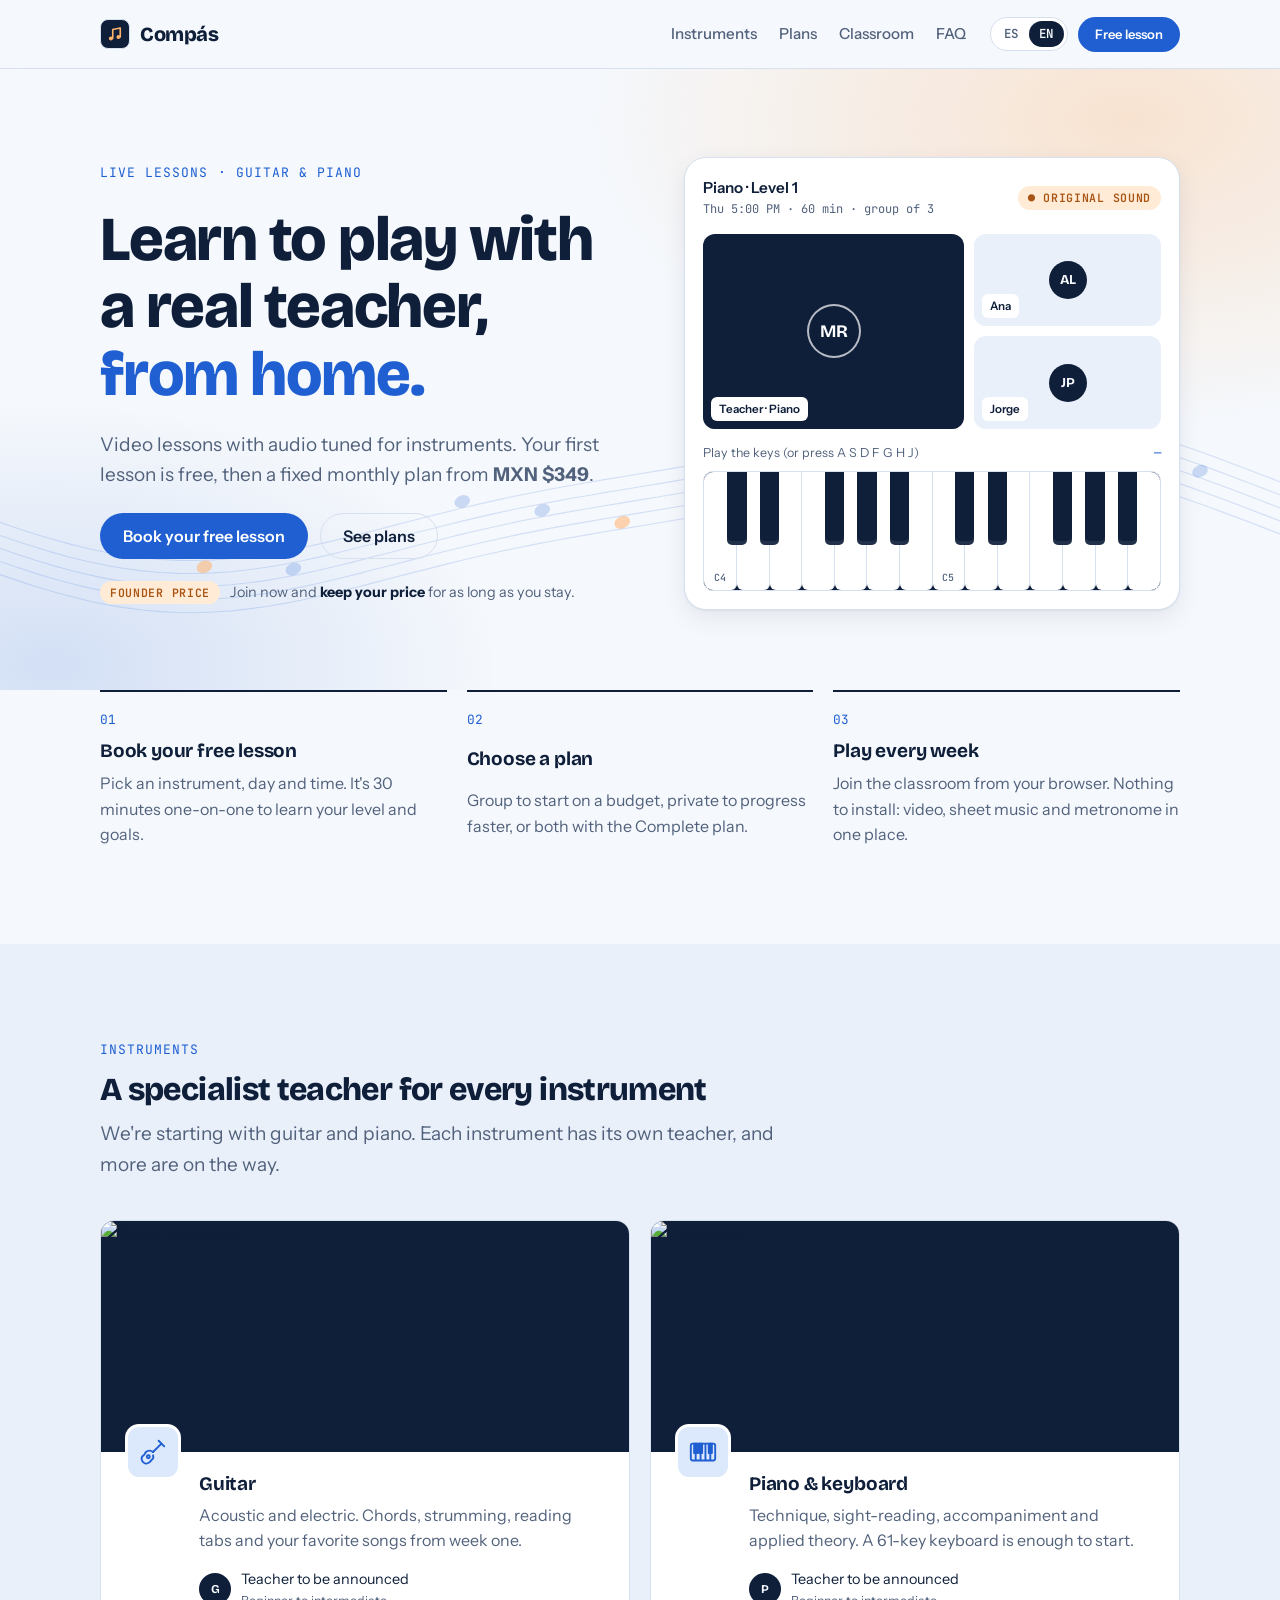
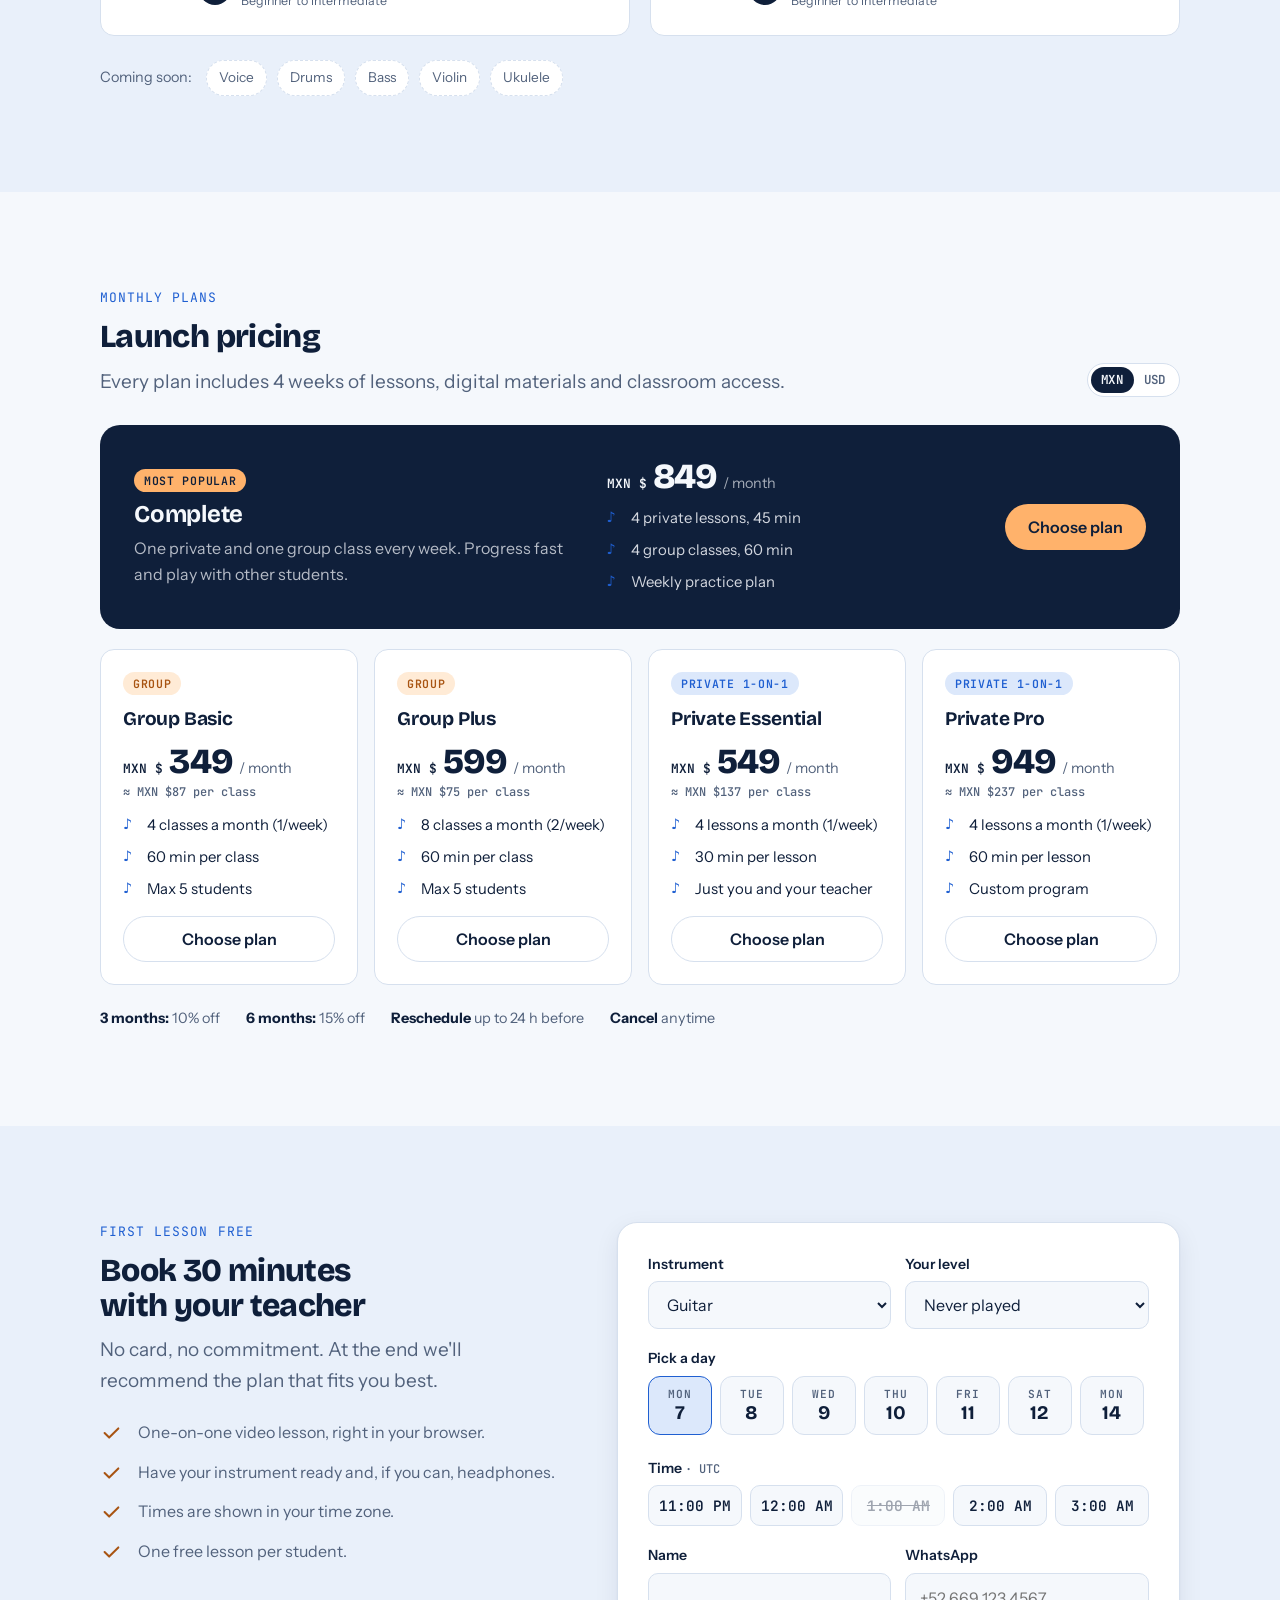
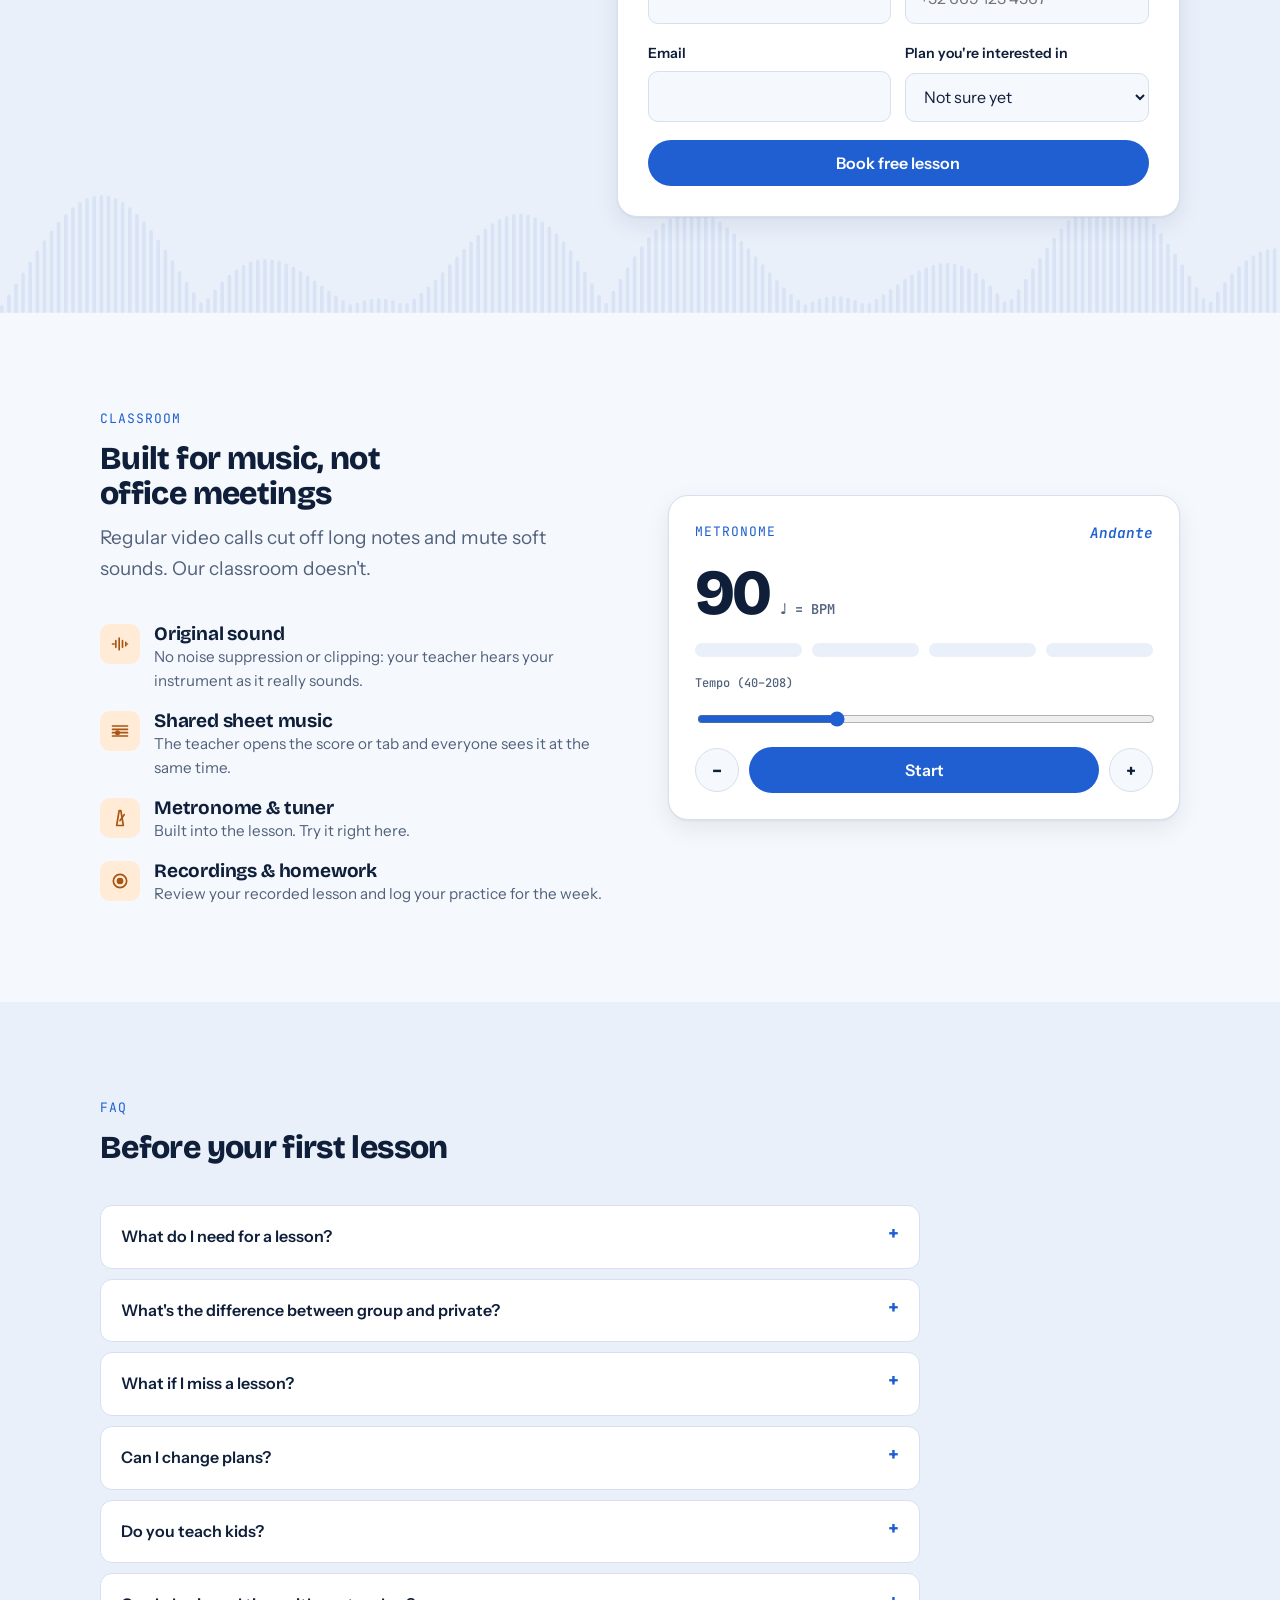
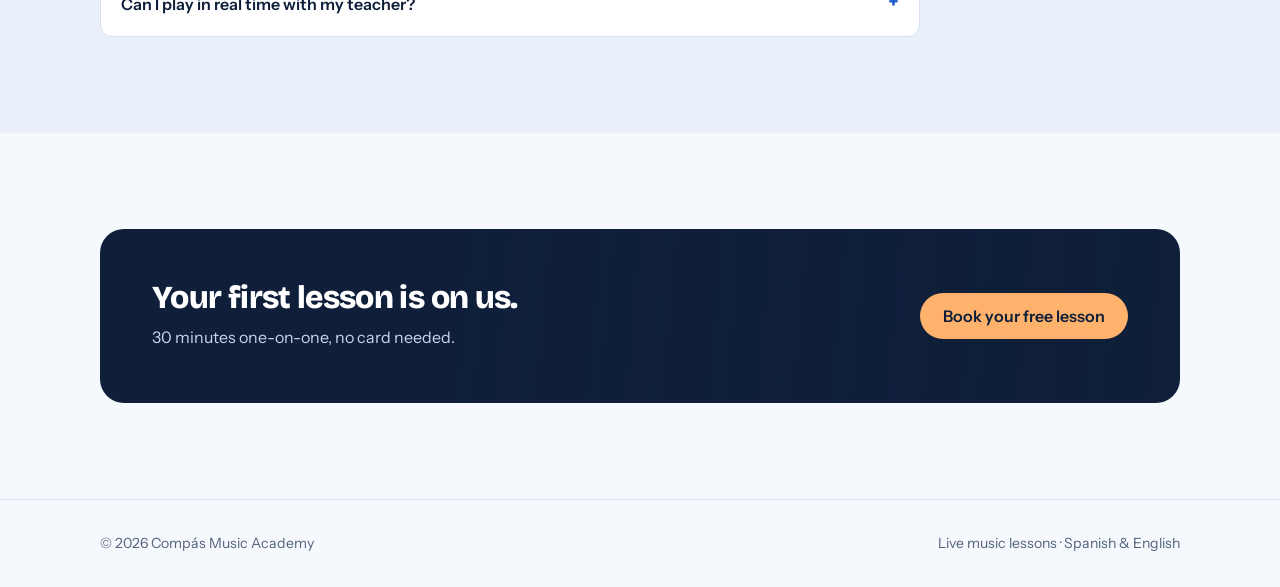
==== index.html @ 9265fa92 "Add files via upload" ====
<!doctype html>
<html lang="es">
<head>
<meta charset="utf-8">
<meta name="viewport" content="width=device-width, initial-scale=1, viewport-fit=cover">
<title>Compás Music Academy</title>
<meta name="description" content="Clases de guitarra y piano en vivo por videollamada. Tu primera clase es gratis. Live online guitar and piano lessons — first lesson free.">
<link rel="preconnect" href="https://fonts.googleapis.com">
<link rel="preconnect" href="https://fonts.gstatic.com" crossorigin>
<link rel="stylesheet" href="https://fonts.googleapis.com/css2?family=Bricolage+Grotesque:opsz,wght@12..96,500;12..96,700;12..96,800&family=Instrument+Sans:wght@400;500;600&family=JetBrains+Mono:wght@500&display=swap">
<style>
/* Layout: bright studio — navy ink on cool white, blue for action, light orange for highlights; hero = playable keyboard, plans = one featured band + 4-up grid */
:root {
  --bg: #F5F8FC;
  --surface: #FFFFFF;
  --surface-2: #E9F0FA;
  --ink: #0F1F3A;
  --ink-soft: #52627C;
  --line: #D6E0EE;
  --accent: #1F5FD1;
  --accent-ink: #FFFFFF;
  --accent-soft: #DCE8FB;
  --teal: #A85412;
  --teal-soft: #FFEBD6;
  --orange: #FFB26B;
  --orange-ink: #0F1F3A;
  --key-white: #FFFFFF;
  --key-black: #0F1F3A;
  --key-pressed: #FFB26B;
  --shadow: 0 1px 2px rgba(15,31,58,.06), 0 8px 24px rgba(15,31,58,.08);

  --f-display: "Bricolage Grotesque", "Avenir Next", "Segoe UI", system-ui, sans-serif;
  --f-body: "Instrument Sans", "Helvetica Neue", "Segoe UI", system-ui, sans-serif;
  --f-mono: "JetBrains Mono", ui-monospace, "SFMono-Regular", Menlo, monospace;

  --step--1: .8125rem;
  --step-0: 1rem;
  --step-1: 1.1875rem;
  --step-2: 1.5rem;
  --step-3: 2rem;
  --step-4: clamp(2.4rem, 5.2vw, 3.9rem);
  --radius: 14px;
}
@media (prefers-color-scheme: dark) {
  :root:not([data-theme="light"]) {
    --bg: #0B1424; --surface: #121E33; --surface-2: #19283F; --ink: #EAF1FB; --ink-soft: #9FB2CC;
    --line: #243653; --accent: #6EA8FF; --accent-ink: #0B1424; --accent-soft: #1A2E50;
    --teal: #FFB26B; --teal-soft: #3A2A1A; --orange: #FFB26B; --orange-ink: #0F1F3A; --key-white: #E6EEF9; --key-black: #050A14; --key-pressed: #FFB26B;
    --shadow: 0 1px 2px rgba(0,0,0,.3), 0 10px 30px rgba(0,0,0,.35);
    color-scheme: dark;
  }
}
:root[data-theme="dark"] {
  --bg: #0B1424; --surface: #121E33; --surface-2: #19283F; --ink: #EAF1FB; --ink-soft: #9FB2CC;
    --line: #243653; --accent: #6EA8FF; --accent-ink: #0B1424; --accent-soft: #1A2E50;
    --teal: #FFB26B; --teal-soft: #3A2A1A; --orange: #FFB26B; --orange-ink: #0F1F3A; --key-white: #E6EEF9; --key-black: #050A14; --key-pressed: #FFB26B;
    --shadow: 0 1px 2px rgba(0,0,0,.3), 0 10px 30px rgba(0,0,0,.35);
  color-scheme: dark;
}

* { box-sizing: border-box; }
html { scroll-behavior: smooth; }
@media (prefers-reduced-motion: reduce) { html { scroll-behavior: auto; } * { transition: none !important; animation: none !important; } }
body {
  margin: 0; background: var(--bg); color: var(--ink);
  font-family: var(--f-body); font-size: var(--step-0); line-height: 1.6;
  -webkit-font-smoothing: antialiased;
}
img { max-width: 100%; }
[hidden] { display: none !important; }
a { color: inherit; }
h1, h2, h3 { font-family: var(--f-display); line-height: 1.08; margin: 0; text-wrap: balance; letter-spacing: -0.02em; }
h2 { font-size: var(--step-3); font-weight: 800; }
h3 { font-size: var(--step-1); font-weight: 700; letter-spacing: -0.01em; }
p { margin: 0; }
:focus-visible { outline: 3px solid var(--accent); outline-offset: 2px; border-radius: 6px; }

.wrap { max-width: 1120px; margin: 0 auto; padding-inline: 20px; }
section { padding-block: clamp(56px, 8vw, 96px); }
.eyebrow { font-family: var(--f-mono); font-size: var(--step--1); letter-spacing: .08em; text-transform: uppercase; color: var(--accent); }
.lede { color: var(--ink-soft); font-size: var(--step-1); max-width: 60ch; }
.section-head { display: grid; gap: 12px; margin-bottom: 40px; max-width: 720px; }

/* Buttons */
.btn { display: inline-flex; align-items: center; justify-content: center; gap: 8px; font: 600 var(--step-0)/1 var(--f-body);
  padding: 14px 22px; border-radius: 999px; border: 1.5px solid transparent; cursor: pointer; text-decoration: none; transition: transform .15s ease, background .15s ease; }
.btn:hover { transform: translateY(-1px); }
.btn-primary { background: var(--accent); color: var(--accent-ink); }
.btn-ghost { background: transparent; color: var(--ink); border-color: var(--line); }
.btn-ghost:hover { border-color: var(--ink-soft); }
.btn-sm { padding: 10px 16px; font-size: var(--step--1); }

/* Header */
header.site { position: sticky; top: env(safe-area-inset-top, 0px); z-index: 20; background: color-mix(in srgb, var(--bg) 88%, transparent); backdrop-filter: blur(10px); border-bottom: 1px solid var(--line); }
.nav { display: flex; align-items: center; gap: 24px; height: 68px; }
.logo { display: flex; align-items: center; gap: 10px; font-family: var(--f-display); font-weight: 800; font-size: 1.25rem; text-decoration: none; letter-spacing: -0.02em; }
.logo-mark { width: 30px; height: 30px; border-radius: 8px; background: #0F1F3A; border: 1px solid var(--line); display: grid; place-items: center; }
.logo-mark svg { width: 18px; height: 18px; }
.nav-links { display: flex; gap: 22px; margin-left: auto; }
.nav-links a { text-decoration: none; color: var(--ink-soft); font-weight: 500; font-size: .95rem; }
.nav-links a:hover { color: var(--ink); }
.nav-actions { display: flex; align-items: center; gap: 10px; }
.seg { display: inline-flex; border: 1px solid var(--line); border-radius: 999px; padding: 3px; background: var(--surface); }
.seg button { font: 600 .78rem/1 var(--f-mono); letter-spacing: .04em; padding: 7px 10px; border: 0; border-radius: 999px; background: transparent; color: var(--ink-soft); cursor: pointer; }
.seg button[aria-pressed="true"] { background: var(--ink); color: var(--bg); }
@media (max-width: 820px) { .nav-links { display: none; } .nav-actions { margin-left: auto; } }
@media (max-width: 420px) { .nav-cta { display: none; } }

/* Hero */
.hero { position: relative; overflow: hidden; isolation: isolate;
  background:
    radial-gradient(60% 70% at 88% 8%, color-mix(in srgb, var(--orange) 30%, transparent), transparent 70%),
    radial-gradient(50% 60% at 4% 96%, color-mix(in srgb, var(--accent) 16%, transparent), transparent 70%); }
.hero-staff { position: absolute; inset: auto 0 0 0; width: 100%; height: 78%; z-index: -1; pointer-events: none; }
.hero-staff path { fill: none; stroke: var(--accent); stroke-width: 1.2; opacity: .16; }
.hero-staff .nh { fill: var(--accent); opacity: .2; }
.hero-staff .nh.o { fill: var(--orange); opacity: .55; }
.hero { padding-block: clamp(40px, 7vw, 88px) clamp(48px, 7vw, 80px); }
.hero-grid { display: grid; grid-template-columns: 1.05fr 1fr; gap: clamp(32px, 5vw, 64px); align-items: center; }
.hero-copy { display: grid; gap: 22px; min-width: 0; }
.hero h1 { font-size: var(--step-4); font-weight: 800; }
.hero h1 em { font-style: normal; color: var(--accent); }
.hero-ctas { display: flex; flex-wrap: wrap; gap: 12px; }
.launch { display: inline-flex; align-items: center; gap: 10px; font-size: .9rem; color: var(--ink-soft); }
.launch b { color: var(--ink); }
.pill { display: inline-flex; align-items: center; gap: 6px; font: 600 .72rem/1 var(--f-mono); letter-spacing: .06em; text-transform: uppercase; padding: 6px 10px; border-radius: 999px; background: var(--accent-soft); color: var(--accent); white-space: nowrap; }
.pill.teal { background: var(--teal-soft); color: var(--teal); }

.studio { background: var(--surface); border: 1px solid var(--line); border-radius: 22px; box-shadow: var(--shadow); padding: 18px; display: grid; gap: 14px; min-width: 0; }
.studio-top { display: flex; justify-content: space-between; align-items: center; gap: 10px; flex-wrap: wrap; }
.studio-title { font-weight: 600; font-size: .95rem; }
.studio-sub { font-family: var(--f-mono); font-size: .75rem; color: var(--ink-soft); }
.tiles { display: grid; grid-template-columns: 1.4fr 1fr; gap: 10px; }
.tile { aspect-ratio: 4/3; max-width: 100%; border-radius: 12px; background: var(--surface-2); position: relative; display: grid; place-items: center; overflow: hidden; }
.tile .avatar { width: 54px; height: 54px; border-radius: 50%; background: var(--ink); color: var(--bg); display: grid; place-items: center; font: 700 1.1rem var(--f-display); }
.tile .name { position: absolute; left: 8px; bottom: 8px; font-size: .72rem; font-weight: 600; background: var(--surface); padding: 3px 8px; border-radius: 6px; }
.tile .meter { position: absolute; right: 8px; bottom: 10px; display: flex; gap: 2px; align-items: flex-end; height: 16px; }
.tile .meter i { width: 3px; background: var(--teal); border-radius: 2px; animation: lvl 1.1s ease-in-out infinite; }
.tile .meter i:nth-child(2) { animation-delay: .2s; } .tile .meter i:nth-child(3) { animation-delay: .4s; } .tile .meter i:nth-child(4) { animation-delay: .1s; }
@keyframes lvl { 0%,100% { height: 30%; } 50% { height: 100%; } }
.tiles-side { display: grid; gap: 10px; }
.tiles-side .tile { aspect-ratio: auto; min-height: 0; }
.tile.cam { background: var(--ink) url("images/piano.webp") center/cover no-repeat; }
.tile.cam::after { content: ""; position: absolute; inset: 0; background: linear-gradient(180deg, transparent 40%, rgba(15,31,58,.55)); }
.tile.cam .avatar { position: relative; z-index: 1; background: rgba(15,31,58,.7); color: #fff; border: 2px solid rgba(255,255,255,.7); backdrop-filter: blur(4px); }
.tile.cam .name, .tile.cam .meter { z-index: 2; }
.tiles-side .tile .avatar { width: 38px; height: 38px; font-size: .85rem; }

.keyboard-wrap { display: grid; gap: 8px; }
.keyboard-label { display: flex; justify-content: space-between; font-size: .78rem; color: var(--ink-soft); gap: 8px; flex-wrap: wrap; }
.keyboard-label .now { font-family: var(--f-mono); color: var(--accent); min-width: 5ch; text-align: right; }
.keyboard { position: relative; height: 120px; display: flex; border-radius: 10px; overflow: hidden; border: 1px solid var(--line); background: var(--key-black); user-select: none; touch-action: manipulation; }
.wk { flex: 1; background: var(--key-white); border-right: 1px solid var(--line); border-radius: 0 0 6px 6px; cursor: pointer; position: relative; display: flex; align-items: flex-end; justify-content: center; padding-bottom: 6px; font: 500 .62rem var(--f-mono); color: var(--ink-soft); transition: background .08s; }
.wk:last-child { border-right: 0; }
.bk { position: absolute; top: 0; height: 62%; background: var(--key-black); border-radius: 0 0 5px 5px; cursor: pointer; z-index: 2; transition: background .08s; box-shadow: inset 0 -4px 0 rgba(255,255,255,.08); }
.wk.on, .bk.on { background: var(--key-pressed); }
.studio-foot { display: flex; gap: 8px; flex-wrap: wrap; }

@media (max-width: 880px) { .hero-grid { grid-template-columns: 1fr; } }

/* Steps */
.steps { display: grid; grid-template-columns: repeat(3, 1fr); gap: 20px; counter-reset: step; }
.step { display: grid; gap: 10px; padding-top: 18px; border-top: 2px solid var(--ink); min-width: 0; }
.step .n { font-family: var(--f-mono); font-size: .8rem; color: var(--accent); }
.step p { color: var(--ink-soft); }
@media (max-width: 760px) { .steps { grid-template-columns: 1fr; } }

/* Instruments */
.band { background: var(--surface-2); }
.inst-grid { display: grid; grid-template-columns: repeat(2, 1fr); gap: 20px; }
.inst { background: var(--surface); border: 1px solid var(--line); border-radius: var(--radius); overflow: hidden; display: grid; min-width: 0; }
.inst-media { position: relative; aspect-ratio: 16 / 7; max-width: 100%; background: var(--ink); overflow: hidden; }
.inst-media img { width: 100%; height: 100%; object-fit: cover; display: block; transition: transform .6s ease; }
.inst:hover .inst-media img { transform: scale(1.04); }
.inst-media::after { content: ""; position: absolute; inset: 0; background: linear-gradient(180deg, transparent 55%, rgba(15,31,58,.45)); }
.inst-inner { padding: 22px 24px 24px; display: grid; grid-template-columns: auto 1fr; gap: 18px; align-items: start; }
.inst-icon { width: 56px; height: 56px; border-radius: 14px; margin-top: -50px; position: relative; z-index: 1; border: 3px solid var(--surface); background: var(--accent-soft); display: grid; place-items: center; color: var(--accent); }
.inst-icon svg { width: 30px; height: 30px; }
.inst-body { display: grid; gap: 8px; min-width: 0; }
.inst-body p { color: var(--ink-soft); }
.teacher { display: flex; align-items: center; gap: 10px; margin-top: 6px; font-size: .9rem; }
.teacher .dot { width: 32px; height: 32px; border-radius: 50%; background: var(--ink); color: var(--bg); display: grid; place-items: center; font: 700 .75rem var(--f-display); flex: none; }
.teacher small { display: block; color: var(--ink-soft); font-size: .78rem; }
.soon { margin-top: 24px; display: flex; flex-wrap: wrap; gap: 10px; align-items: center; }
.soon span.lbl { color: var(--ink-soft); font-size: .9rem; margin-right: 4px; }
.chip { border: 1px dashed var(--line); padding: 6px 12px; border-radius: 999px; font-size: .85rem; color: var(--ink-soft); background: var(--surface); }
@media (max-width: 760px) { .inst-grid { grid-template-columns: 1fr; } }

/* Plans */
.plans-top { display: flex; justify-content: space-between; align-items: end; gap: 20px; flex-wrap: wrap; margin-bottom: 28px; }
.plans-top .section-head { margin-bottom: 0; }
.featured { background: var(--ink); color: var(--bg); border-radius: 20px; padding: clamp(22px, 3vw, 34px); display: grid; grid-template-columns: 1.2fr 1fr auto; gap: 28px; align-items: center; margin-bottom: 20px; }
.featured .pill { background: var(--orange); color: var(--orange-ink); }
.featured .btn-primary { background: var(--orange); color: var(--orange-ink); }
.featured h3 { font-size: var(--step-2); margin-top: 10px; }
.featured .desc { color: color-mix(in srgb, var(--bg) 72%, var(--ink)); margin-top: 8px; max-width: 42ch; }
.featured ul { color: color-mix(in srgb, var(--bg) 85%, var(--ink)); }
.featured ul li::before { color: var(--orange); }
.featured .price .per { color: color-mix(in srgb, var(--bg) 65%, var(--ink)); }
.featured .btn-primary { white-space: nowrap; }
@media (max-width: 900px) { .featured { grid-template-columns: 1fr; } }

.plan-grid { display: grid; grid-template-columns: repeat(4, 1fr); gap: 16px; }
@media (max-width: 1000px) { .plan-grid { grid-template-columns: repeat(2, 1fr); } }
@media (max-width: 560px) { .plan-grid { grid-template-columns: 1fr; } }
.plan { background: var(--surface); border: 1px solid var(--line); border-radius: var(--radius); padding: 22px; display: grid; grid-template-rows: auto auto auto 1fr auto; gap: 14px; min-width: 0; }
.plan h3 { font-size: 1.2rem; }
.price { display: flex; align-items: baseline; gap: 6px; flex-wrap: wrap; font-variant-numeric: tabular-nums; }
.price .amt { font: 800 2.2rem/1 var(--f-display); letter-spacing: -0.03em; }
.price .cur { font: 600 .8rem var(--f-mono); }
.price .per { color: var(--ink-soft); font-size: .9rem; }
.perclass { font: 500 .75rem var(--f-mono); color: var(--ink-soft); }
.plan ul, .featured ul { list-style: none; margin: 0; padding: 0; display: grid; gap: 8px; font-size: .93rem; }
.plan ul li, .featured ul li { display: grid; grid-template-columns: 16px 1fr; gap: 8px; }
.plan ul li::before, .featured ul li::before { content: "♪"; color: var(--accent); font-size: .9rem; line-height: 1.5; }
.plan .btn { width: 100%; }
.plans-note { margin-top: 22px; display: flex; flex-wrap: wrap; gap: 10px 26px; color: var(--ink-soft); font-size: .9rem; }
.plans-note b { color: var(--ink); }

/* Trial booking */
#prueba { position: relative; overflow: hidden; isolation: isolate; }
.wave-bg { position: absolute; left: 0; right: 0; bottom: 0; height: 140px; width: 100%; z-index: -1; pointer-events: none; }
.wave-bg rect { fill: var(--accent); opacity: .08; }
.trial-grid { display: grid; grid-template-columns: .9fr 1.1fr; gap: clamp(28px, 5vw, 56px); align-items: start; }
@media (max-width: 900px) { .trial-grid { grid-template-columns: 1fr; } }
.trial-points { display: grid; gap: 14px; margin-top: 24px; }
.trial-points div { display: grid; grid-template-columns: 28px 1fr; gap: 10px; color: var(--ink-soft); }
.trial-points svg { width: 22px; height: 22px; color: var(--teal); margin-top: 2px; }
form.card { background: var(--surface); border: 1px solid var(--line); border-radius: 20px; padding: clamp(20px, 3vw, 30px); box-shadow: var(--shadow); display: grid; gap: 18px; min-width: 0; }
.row2 { display: grid; grid-template-columns: 1fr 1fr; gap: 14px; }
@media (max-width: 520px) { .row2 { grid-template-columns: 1fr; } }
.field { display: grid; gap: 6px; min-width: 0; }
.field label, .field .lbl { font-weight: 600; font-size: .88rem; }
.field input, .field select { font: inherit; padding: 12px 14px; border-radius: 10px; border: 1.5px solid var(--line); background: var(--bg); color: var(--ink); width: 100%; }
.field input:focus, .field select:focus { outline: none; border-color: var(--accent); }
.field .err { color: #C0392B; font-size: .8rem; }
.tz { font: 500 .75rem var(--f-mono); color: var(--ink-soft); }
.days { display: flex; gap: 8px; overflow-x: auto; padding-bottom: 4px; }
.day { flex: none; min-width: 64px; padding: 10px 8px; border-radius: 12px; border: 1.5px solid var(--line); background: var(--bg); color: var(--ink); cursor: pointer; text-align: center; font: inherit; }
.day .dw { display: block; font: 600 .7rem var(--f-mono); text-transform: uppercase; letter-spacing: .06em; color: var(--ink-soft); }
.day .dn { display: block; font: 700 1.2rem var(--f-display); }
.day[aria-pressed="true"] { border-color: var(--accent); background: var(--accent-soft); }
.slots { display: grid; grid-template-columns: repeat(auto-fill, minmax(84px, 1fr)); gap: 8px; }
.slot { padding: 10px 6px; border-radius: 10px; border: 1.5px solid var(--line); background: var(--bg); color: var(--ink); font: 600 .9rem var(--f-mono); cursor: pointer; }
.slot[aria-pressed="true"] { background: var(--ink); color: var(--bg); border-color: var(--ink); }
.slot:disabled { opacity: .4; cursor: not-allowed; text-decoration: line-through; }
.confirm { display: grid; gap: 14px; text-align: left; }
.confirm .big { font: 800 var(--step-2)/1.15 var(--f-display); }
.confirm .summary { background: var(--surface-2); border-radius: 12px; padding: 14px 16px; display: grid; gap: 4px; font-size: .95rem; }
.demo-note { font-size: .8rem; color: var(--ink-soft); border-left: 3px solid var(--accent); padding-left: 10px; }

/* Classroom */
.aula-grid { display: grid; grid-template-columns: 1fr 1fr; gap: clamp(28px, 5vw, 56px); align-items: center; }
@media (max-width: 900px) { .aula-grid { grid-template-columns: 1fr; } }
.features { display: grid; gap: 18px; }
.feature { display: grid; grid-template-columns: 40px 1fr; gap: 14px; }
.feature .ic { width: 40px; height: 40px; border-radius: 10px; background: var(--teal-soft); color: var(--teal); display: grid; place-items: center; }
.feature .ic svg { width: 20px; height: 20px; }
.feature p { color: var(--ink-soft); font-size: .95rem; }
.metro { background: var(--surface); border: 1px solid var(--line); border-radius: 20px; padding: 26px; display: grid; gap: 18px; box-shadow: var(--shadow); }
.metro-head { display: flex; justify-content: space-between; align-items: center; gap: 10px; flex-wrap: wrap; }
.bpm { display: flex; align-items: baseline; gap: 10px; font-variant-numeric: tabular-nums; }
.bpm .val { font: 800 4rem/1 var(--f-display); letter-spacing: -0.04em; }
.bpm .unit { font: 600 .85rem var(--f-mono); color: var(--ink-soft); }
.tempo-name { font: 600 .9rem var(--f-mono); color: var(--accent); font-style: italic; }
.beats { display: grid; grid-template-columns: repeat(4, 1fr); gap: 10px; }
.beat { height: 14px; border-radius: 999px; background: var(--surface-2); transition: background .06s; }
.beat.on { background: var(--orange); }
.beat.on.accent { background: var(--accent); }
input[type="range"] { width: 100%; accent-color: var(--accent); }
.metro-ctrl { display: flex; gap: 10px; align-items: center; }
.metro-ctrl .step-btn { width: 44px; height: 44px; border-radius: 50%; border: 1.5px solid var(--line); background: var(--bg); color: var(--ink); font: 700 1.2rem var(--f-display); cursor: pointer; flex: none; }
.metro-ctrl .btn { flex: 1; }

/* FAQ */
.faq { display: grid; gap: 10px; max-width: 820px; }
details { background: var(--surface); border: 1px solid var(--line); border-radius: 12px; padding: 4px 20px; }
summary { cursor: pointer; font-weight: 600; padding: 14px 0; list-style: none; display: flex; justify-content: space-between; gap: 16px; }
summary::-webkit-details-marker { display: none; }
summary::after { content: "+"; font: 700 1.3rem/1 var(--f-display); color: var(--accent); }
details[open] summary::after { content: "–"; }
details p { color: var(--ink-soft); padding-bottom: 16px; max-width: 68ch; }

/* CTA + footer */
.cta-band { background: linear-gradient(95deg, rgba(15,31,58,.94) 30%, rgba(15,31,58,.55)), #0F1F3A url("images/guitar.webp") center/cover no-repeat; color: #FFFFFF; border-radius: 24px; padding: clamp(28px, 5vw, 52px); display: flex; justify-content: space-between; align-items: center; gap: 24px; flex-wrap: wrap; }
.cta-band h2 { max-width: 20ch; }
.cta-band .btn { background: #FFB26B; color: #0F1F3A; }
.cta-band p { color: #C9D6EA; margin-top: 10px; }
footer { border-top: 1px solid var(--line); padding-block: 32px; color: var(--ink-soft); font-size: .88rem; }
.foot { display: flex; justify-content: space-between; gap: 16px; flex-wrap: wrap; }
</style>
</head>
<body>

<header class="site">
  <div class="wrap nav">
    <a href="#top" class="logo" aria-label="Compás">
      <span class="logo-mark" aria-hidden="true">
        <svg viewBox="0 0 24 24" fill="none"><path d="M9 18V6l10-2v12" stroke="#FFB26B" stroke-width="2.2" stroke-linecap="round" stroke-linejoin="round"/><circle cx="6.5" cy="18" r="2.6" fill="#FFB26B"/><circle cx="16.5" cy="16" r="2.6" fill="#FFB26B"/></svg>
      </span>
      <span class="brand-name">Compás</span>
    </a>
    <nav class="nav-links" aria-label="Principal">
      <a href="#instrumentos" data-i18n="nav.instruments">Instrumentos</a>
      <a href="#planes" data-i18n="nav.plans">Planes</a>
      <a href="#aula" data-i18n="nav.classroom">Aula virtual</a>
      <a href="#faq" data-i18n="nav.faq">Preguntas</a>
    </nav>
    <div class="nav-actions">
      <div class="seg" role="group" aria-label="Idioma / Language">
        <button type="button" data-lang="es" aria-pressed="true">ES</button>
        <button type="button" data-lang="en" aria-pressed="false">EN</button>
      </div>
      <a href="#prueba" class="btn btn-primary btn-sm nav-cta" data-i18n="nav.cta">Clase gratis</a>
    </div>
  </div>
</header>

<main id="top">
  <!-- HERO -->
  <section class="hero">
    <svg class="hero-staff" viewBox="0 0 1440 520" preserveAspectRatio="none" aria-hidden="true">
      <g id="staff"></g>
    </svg>
    <div class="wrap hero-grid">
      <div class="hero-copy">
        <span class="eyebrow" data-i18n="hero.eyebrow">Clases en vivo · Guitarra y piano</span>
        <h1 data-i18n-html="hero.title">Aprende a tocar con un maestro real, <em>desde tu casa.</em></h1>
        <p class="lede" data-i18n-html="hero.lede">Clases por videollamada con sonido pensado para instrumentos. Tu primera clase es gratis y después pagas una mensualidad fija desde <b class="from-price">MXN $349</b>.</p>
        <div class="hero-ctas">
          <a href="#prueba" class="btn btn-primary" data-i18n="hero.cta1">Agenda tu clase gratis</a>
          <a href="#planes" class="btn btn-ghost" data-i18n="hero.cta2">Ver planes</a>
        </div>
        <div class="launch">
          <span class="pill teal" data-i18n="hero.pill">Precio fundador</span>
          <span data-i18n-html="hero.launch">Inscríbete ahora y <b>conserva tu precio</b> mientras sigas activo.</span>
        </div>
      </div>

      <div class="studio" aria-label="Vista previa del aula">
        <div class="studio-top">
          <div>
            <div class="studio-title" data-i18n="studio.title">Piano · Nivel 1</div>
            <div class="studio-sub" data-i18n="studio.sub">Jue 17:00 · 60 min · grupo de 3</div>
          </div>
          <span class="pill teal" data-i18n="studio.sound">● Sonido original</span>
        </div>
        <div class="tiles">
          <div class="tile cam"><div class="avatar">MR</div><span class="name" data-i18n="studio.teacher">Maestra · Piano</span><span class="meter" aria-hidden="true"><i></i><i></i><i></i><i></i></span></div>
          <div class="tiles-side">
            <div class="tile"><div class="avatar">AL</div><span class="name">Ana</span></div>
            <div class="tile"><div class="avatar">JP</div><span class="name">Jorge</span></div>
          </div>
        </div>
        <div class="keyboard-wrap">
          <div class="keyboard-label"><span data-i18n="studio.try">Toca el teclado (o usa A S D F G H J)</span><span class="now" id="noteNow" aria-live="polite">—</span></div>
          <div class="keyboard" id="keyboard" role="group" aria-label="Teclado de piano"></div>
        </div>
      </div>
    </div>
  </section>

  <!-- HOW IT WORKS -->
  <section style="padding-top:0">
    <div class="wrap">
      <div class="steps">
        <div class="step"><span class="n">01</span><h3 data-i18n="steps.1t">Agenda tu clase gratis</h3><p data-i18n="steps.1d">Elige instrumento, día y hora. Son 30 minutos 1 a 1 para conocer tu nivel y tus metas.</p></div>
        <div class="step"><span class="n">02</span><h3 data-i18n="steps.2t">Elige tu plan</h3><p data-i18n="steps.2d">Grupal para empezar barato, privado para avanzar más rápido, o ambos con el plan Completo.</p></div>
        <div class="step"><span class="n">03</span><h3 data-i18n="steps.3t">Toca cada semana</h3><p data-i18n="steps.3d">Entras al aula desde el navegador. Sin instalar nada: video, partituras y metrónomo en un solo lugar.</p></div>
      </div>
    </div>
  </section>

  <!-- INSTRUMENTS -->
  <section class="band" id="instrumentos">
    <div class="wrap">
      <div class="section-head">
        <span class="eyebrow" data-i18n="inst.eyebrow">Instrumentos</span>
        <h2 data-i18n="inst.title">Un maestro especialista para cada instrumento</h2>
        <p class="lede" data-i18n="inst.lede">Empezamos con guitarra y piano. Cada instrumento tiene su propio maestro, y vamos sumando más.</p>
      </div>
      <div class="inst-grid">
        <article class="inst">
          <div class="inst-media"><img src="images/guitar.webp" alt="Diapasón de guitarra" data-i18n-alt="img.guitar" loading="lazy" width="1600" height="900"></div>
          <div class="inst-inner">
          <div class="inst-icon" aria-hidden="true">
            <svg viewBox="0 0 32 32" fill="none" stroke="currentColor" stroke-width="2" stroke-linecap="round" stroke-linejoin="round"><path d="M22 4l6 6M25 7l-9 9"/><path d="M16 16c-2-2-5.5-2-7.5 0-1.2 1.2-1.2 2.8-2.5 3.5C4 20.8 3 22.5 4.5 25.5 6 28 9 29 11.5 27.5c1.8-1 2.3-2.7 3.5-3.5 1.5-1 1.5-3 1-4.5"/><circle cx="11" cy="21" r="1.6"/></svg>
          </div>
          <div class="inst-body">
            <h3 data-i18n="inst.g.t">Guitarra</h3>
            <p data-i18n="inst.g.d">Acústica y eléctrica. Acordes, rasgueos, lectura de tablatura y tus canciones favoritas desde la primera semana.</p>
            <div class="teacher"><span class="dot">G</span><div><span data-i18n="inst.teacherTbd">Maestro por anunciar</span><small data-i18n="inst.g.lvl">Principiante a intermedio</small></div></div>
          </div>
          </div>
        </article>
        <article class="inst">
          <div class="inst-media"><img src="images/piano.webp" alt="Teclas de piano" data-i18n-alt="img.piano" loading="lazy" width="1600" height="900"></div>
          <div class="inst-inner">
          <div class="inst-icon" aria-hidden="true">
            <svg viewBox="0 0 32 32" fill="none" stroke="currentColor" stroke-width="2" stroke-linejoin="round"><rect x="3" y="7" width="26" height="18" rx="2"/><path d="M8.2 7v18M13.4 7v18M18.6 7v18M23.8 7v18"/><path d="M6.5 7h3.4v10H6.5zM11.7 7h3.4v10h-3.4zM22.1 7h3.4v10h-3.4z" fill="currentColor"/></svg>
          </div>
          <div class="inst-body">
            <h3 data-i18n="inst.p.t">Piano y teclado</h3>
            <p data-i18n="inst.p.d">Técnica, lectura de partitura, acompañamiento y teoría aplicada. Sirve un teclado de 61 teclas para empezar.</p>
            <div class="teacher"><span class="dot">P</span><div><span data-i18n="inst.teacherTbd">Maestro por anunciar</span><small data-i18n="inst.p.lvl">Principiante a intermedio</small></div></div>
          </div>
          </div>
        </article>
      </div>
      <div class="soon">
        <span class="lbl" data-i18n="inst.soon">Próximamente:</span>
        <span class="chip" data-i18n="inst.s1">Canto</span>
        <span class="chip" data-i18n="inst.s2">Batería</span>
        <span class="chip" data-i18n="inst.s3">Bajo</span>
        <span class="chip" data-i18n="inst.s4">Violín</span>
        <span class="chip" data-i18n="inst.s5">Ukulele</span>
      </div>
    </div>
  </section>

  <!-- PLANS -->
  <section id="planes">
    <div class="wrap">
      <div class="plans-top">
        <div class="section-head">
          <span class="eyebrow" data-i18n="plans.eyebrow">Planes mensuales</span>
          <h2 data-i18n="plans.title">Precios de lanzamiento</h2>
          <p class="lede" data-i18n="plans.lede">Todos los planes incluyen 4 semanas de clases, material digital y acceso al aula virtual.</p>
        </div>
        <div class="seg" role="group" aria-label="Moneda / Currency">
          <button type="button" data-cur="MXN" aria-pressed="true">MXN</button>
          <button type="button" data-cur="USD" aria-pressed="false">USD</button>
        </div>
      </div>
      <div id="featuredPlan"></div>
      <div class="plan-grid" id="planGrid"></div>
      <div class="plans-note">
        <span data-i18n-html="plans.n1"><b>3 meses:</b> 10% de descuento</span>
        <span data-i18n-html="plans.n2"><b>6 meses:</b> 15% de descuento</span>
        <span data-i18n-html="plans.n3"><b>Reagenda</b> hasta 24 h antes</span>
        <span data-i18n-html="plans.n4"><b>Cancela</b> cuando quieras</span>
      </div>
    </div>
  </section>

  <!-- TRIAL BOOKING -->
  <section class="band" id="prueba">
    <svg class="wave-bg" viewBox="0 0 1440 140" preserveAspectRatio="none" aria-hidden="true"><g id="wave"></g></svg>
    <div class="wrap trial-grid">
      <div>
        <div class="section-head" style="margin-bottom:0">
          <span class="eyebrow" data-i18n="trial.eyebrow">Primera clase gratis</span>
          <h2 data-i18n="trial.title">Agenda 30 minutos con tu maestro</h2>
          <p class="lede" data-i18n="trial.lede">Sin tarjeta y sin compromiso. Al final te recomendamos el plan que mejor te queda.</p>
        </div>
        <div class="trial-points">
          <div><svg viewBox="0 0 24 24" fill="none" stroke="currentColor" stroke-width="2.2" stroke-linecap="round" stroke-linejoin="round"><path d="M5 12l5 5L20 7"/></svg><span data-i18n="trial.p1">Clase 1 a 1 por videollamada, desde tu navegador.</span></div>
          <div><svg viewBox="0 0 24 24" fill="none" stroke="currentColor" stroke-width="2.2" stroke-linecap="round" stroke-linejoin="round"><path d="M5 12l5 5L20 7"/></svg><span data-i18n="trial.p2">Ten tu instrumento a la mano y, si puedes, audífonos.</span></div>
          <div><svg viewBox="0 0 24 24" fill="none" stroke="currentColor" stroke-width="2.2" stroke-linecap="round" stroke-linejoin="round"><path d="M5 12l5 5L20 7"/></svg><span data-i18n="trial.p3">Los horarios se muestran en tu zona horaria.</span></div>
          <div><svg viewBox="0 0 24 24" fill="none" stroke="currentColor" stroke-width="2.2" stroke-linecap="round" stroke-linejoin="round"><path d="M5 12l5 5L20 7"/></svg><span data-i18n="trial.p4">Una clase gratis por alumno.</span></div>
        </div>
      </div>

      <form class="card" id="trialForm" novalidate>
        <div id="formBody" style="display:grid;gap:18px">
          <div class="row2">
            <div class="field">
              <label for="f-inst" data-i18n="form.inst">Instrumento</label>
              <select id="f-inst" name="instrument">
                <option value="guitar" data-i18n="inst.g.t">Guitarra</option>
                <option value="piano" data-i18n="inst.p.t">Piano y teclado</option>
              </select>
            </div>
            <div class="field">
              <label for="f-level" data-i18n="form.level">Tu nivel</label>
              <select id="f-level" name="level">
                <option value="0" data-i18n="form.l0">Nunca he tocado</option>
                <option value="1" data-i18n="form.l1">Sé lo básico</option>
                <option value="2" data-i18n="form.l2">Intermedio</option>
              </select>
            </div>
          </div>

          <div class="field">
            <span class="lbl" data-i18n="form.day">Elige un día</span>
            <div class="days" id="days" role="group"></div>
          </div>
          <div class="field">
            <span class="lbl"><span data-i18n="form.time">Horario</span> <span class="tz" id="tzLabel"></span></span>
            <div class="slots" id="slots" role="group"></div>
            <span class="err" id="err-slot" hidden data-i18n="form.errSlot">Elige un horario.</span>
          </div>

          <div class="row2">
            <div class="field">
              <label for="f-name" data-i18n="form.name">Nombre</label>
              <input id="f-name" name="name" autocomplete="name" required>
              <span class="err" id="err-name" hidden data-i18n="form.errName">Escribe tu nombre.</span>
            </div>
            <div class="field">
              <label for="f-phone" data-i18n="form.phone">WhatsApp</label>
              <input id="f-phone" name="phone" type="tel" autocomplete="tel" placeholder="+52 669 123 4567">
            </div>
          </div>
          <div class="row2">
            <div class="field">
              <label for="f-email" data-i18n="form.email">Correo</label>
              <input id="f-email" name="email" type="email" autocomplete="email" required>
              <span class="err" id="err-email" hidden data-i18n="form.errEmail">Escribe un correo válido.</span>
            </div>
            <div class="field">
              <label for="f-plan" data-i18n="form.plan">Plan que te interesa</label>
              <select id="f-plan" name="plan"></select>
            </div>
          </div>
          <input type="checkbox" id="f-bot" name="botcheck" tabindex="-1" autocomplete="off" style="position:absolute;left:-9999px" aria-hidden="true">
          <button type="submit" class="btn btn-primary" id="submitBtn" data-i18n="form.submit">Reservar clase gratis</button>
          <span class="err" id="err-send" hidden data-i18n="form.errSend">No pudimos enviar tu reserva. Revisa tu conexión e inténtalo de nuevo.</span>
        </div>

        <div class="confirm" id="confirm" hidden aria-live="polite">
          <span class="pill teal" data-i18n="conf.pill">Solicitud recibida</span>
          <div class="big" id="confTitle"></div>
          <div class="summary" id="confSummary"></div>
          <p style="color:var(--ink-soft)" data-i18n="conf.next">Te enviaremos la confirmación y el enlace al aula por correo y WhatsApp.</p>
          <p class="demo-note" id="demoNote" data-i18n="conf.demo">Vista previa: las reservas todavía no se envían. Se conectarán en la siguiente fase.</p>
          <button type="button" class="btn btn-ghost" id="bookAgain" data-i18n="conf.again">Cambiar horario</button>
        </div>
      </form>
    </div>
  </section>

  <!-- CLASSROOM -->
  <section id="aula">
    <div class="wrap aula-grid">
      <div>
        <div class="section-head">
          <span class="eyebrow" data-i18n="aula.eyebrow">Aula virtual</span>
          <h2 data-i18n="aula.title">Hecha para música, no para juntas de oficina</h2>
          <p class="lede" data-i18n="aula.lede">Las videollamadas normales cortan las notas largas y apagan los sonidos suaves. Nuestra aula no.</p>
        </div>
        <div class="features">
          <div class="feature"><span class="ic"><svg viewBox="0 0 24 24" fill="none" stroke="currentColor" stroke-width="2" stroke-linecap="round"><path d="M3 12h2M7 8v8M11 5v14M15 8v8M19 10v4M21 12h0"/></svg></span><div><h3 data-i18n="aula.f1t">Sonido original</h3><p data-i18n="aula.f1d">Sin supresión de ruido ni recorte: tu maestro escucha tu instrumento tal como suena.</p></div></div>
          <div class="feature"><span class="ic"><svg viewBox="0 0 24 24" fill="none" stroke="currentColor" stroke-width="2" stroke-linecap="round"><path d="M3 6h18M3 10h18M3 14h18M3 18h18"/><circle cx="9" cy="14" r="2" fill="currentColor"/></svg></span><div><h3 data-i18n="aula.f2t">Partituras compartidas</h3><p data-i18n="aula.f2d">El maestro abre la partitura o tablatura y todos la ven al mismo tiempo.</p></div></div>
          <div class="feature"><span class="ic"><svg viewBox="0 0 24 24" fill="none" stroke="currentColor" stroke-width="2" stroke-linecap="round" stroke-linejoin="round"><path d="M8 21h8L13 3h-2L8 21z"/><path d="M12 15l5-7"/></svg></span><div><h3 data-i18n="aula.f3t">Metrónomo y afinador</h3><p data-i18n="aula.f3d">Integrados en la clase. Pruébalo aquí al lado.</p></div></div>
          <div class="feature"><span class="ic"><svg viewBox="0 0 24 24" fill="none" stroke="currentColor" stroke-width="2" stroke-linecap="round"><circle cx="12" cy="12" r="8"/><circle cx="12" cy="12" r="3" fill="currentColor"/></svg></span><div><h3 data-i18n="aula.f4t">Grabación y tareas</h3><p data-i18n="aula.f4d">Repasa tu clase grabada y registra tu práctica de la semana.</p></div></div>
        </div>
      </div>

      <div class="metro" aria-label="Metrónomo">
        <div class="metro-head">
          <span class="eyebrow" data-i18n="metro.label">Metrónomo</span>
          <span class="tempo-name" id="tempoName">Andante</span>
        </div>
        <div class="bpm"><span class="val" id="bpmVal">90</span><span class="unit">♩ = BPM</span></div>
        <div class="beats" id="beats"><div class="beat"></div><div class="beat"></div><div class="beat"></div><div class="beat"></div></div>
        <label for="bpm" class="tz" data-i18n="metro.slider">Tempo (40–208)</label>
        <input type="range" id="bpm" min="40" max="208" value="90">
        <div class="metro-ctrl">
          <button type="button" class="step-btn" id="bpmDown" aria-label="-1 BPM">−</button>
          <button type="button" class="btn btn-primary" id="metroToggle" data-i18n="metro.start">Iniciar</button>
          <button type="button" class="step-btn" id="bpmUp" aria-label="+1 BPM">+</button>
        </div>
      </div>
    </div>
  </section>

  <!-- FAQ -->
  <section class="band" id="faq">
    <div class="wrap">
      <div class="section-head">
        <span class="eyebrow" data-i18n="faq.eyebrow">Preguntas frecuentes</span>
        <h2 data-i18n="faq.title">Antes de tu primera clase</h2>
      </div>
      <div class="faq">
        <details><summary data-i18n="faq.q1">¿Qué necesito para tomar clase?</summary><p data-i18n="faq.a1">Una computadora, tablet o celular con cámara, internet estable y tu instrumento. Recomendamos audífonos para evitar eco.</p></details>
        <details><summary data-i18n="faq.q2">¿Cuál es la diferencia entre grupal y privada?</summary><p data-i18n="faq.a2">En la grupal compartes la clase con hasta 5 alumnos de tu mismo nivel. En la privada la clase es solo para ti y avanza a tu ritmo.</p></details>
        <details><summary data-i18n="faq.q3">¿Qué pasa si falto a una clase?</summary><p data-i18n="faq.a3">Puedes reagendar hasta 24 horas antes. Si avisas con menos tiempo, la clase se cuenta como tomada. Las clases no usadas no pasan al siguiente mes.</p></details>
        <details><summary data-i18n="faq.q4">¿Puedo cambiar de plan?</summary><p data-i18n="faq.a4">Sí. El cambio aplica a partir de tu siguiente mes y puedes cancelar cuando quieras.</p></details>
        <details><summary data-i18n="faq.q5">¿Dan clases a niños?</summary><p data-i18n="faq.a5">Sí, desde los 7 años. Un adulto responsable crea la cuenta y debe estar cerca durante la clase.</p></details>
        <details><summary data-i18n="faq.q6">¿Puedo tocar en tiempo real con mi maestro?</summary><p data-i18n="faq.a6">Por internet siempre hay un pequeño retraso, así que las clases se trabajan por turnos: el maestro toca, tú escuchas y luego tocas tú. Así se aprende mejor en línea.</p></details>
      </div>
    </div>
  </section>

  <section>
    <div class="wrap">
      <div class="cta-band">
        <div><h2 data-i18n="cta.title">Tu primera clase va por nuestra cuenta.</h2><p data-i18n="cta.sub">30 minutos 1 a 1, sin tarjeta.</p></div>
        <a href="#prueba" class="btn" data-i18n="hero.cta1">Agenda tu clase gratis</a>
      </div>
    </div>
  </section>
</main>

<footer>
  <div class="wrap foot">
    <span>© <span id="year">2026</span> <span class="brand-name">Compás</span> Music Academy</span>
    <span data-i18n="foot.made">Clases de música en vivo · Español e inglés</span>
  </div>
</footer>

<script>
/* ============ CONFIG — edit here ============ */
const CONFIG = {
  brand: "Compás",             // placeholder brand name
  // Free key from https://web3forms.com (sign up with the email that should receive bookings).
  // Leave empty "" and the form works in preview mode without sending emails.
  web3formsKey: "",
  slotTimes: ["16:00", "17:00", "18:00", "19:00", "20:00"], // teacher local time
  teacherTz: "America/Mazatlan",
};
// Launch prices. usd/mxn are monthly; classes = classes per month.
const PLANS = [
  { id: "complete", featured: true, mxn: 849, usd: 47, classes: 8,
    name: { es: "Completo", en: "Complete" },
    tag: { es: "Más popular", en: "Most popular" },
    desc: { es: "Una clase privada y una grupal cada semana. Avanzas rápido y practicas con otros alumnos.", en: "One private and one group class every week. Progress fast and play with other students." },
    feats: { es: ["4 clases privadas de 45 min", "4 clases grupales de 60 min", "Plan de práctica semanal"], en: ["4 private lessons, 45 min", "4 group classes, 60 min", "Weekly practice plan"] } },
  { id: "group-basic", mxn: 349, usd: 19, classes: 4, format: "group",
    name: { es: "Grupal Básico", en: "Group Basic" },
    feats: { es: ["4 clases al mes (1 por semana)", "60 min por clase", "Máximo 5 alumnos"], en: ["4 classes a month (1/week)", "60 min per class", "Max 5 students"] } },
  { id: "group-plus", mxn: 599, usd: 33, classes: 8, format: "group",
    name: { es: "Grupal Plus", en: "Group Plus" },
    feats: { es: ["8 clases al mes (2 por semana)", "60 min por clase", "Máximo 5 alumnos"], en: ["8 classes a month (2/week)", "60 min per class", "Max 5 students"] } },
  { id: "private-essential", mxn: 549, usd: 30, classes: 4, format: "private",
    name: { es: "Privado Esencial", en: "Private Essential" },
    feats: { es: ["4 clases al mes (1 por semana)", "30 min por clase", "Solo tú y tu maestro"], en: ["4 lessons a month (1/week)", "30 min per lesson", "Just you and your teacher"] } },
  { id: "private-pro", mxn: 949, usd: 52, classes: 4, format: "private",
    name: { es: "Privado Pro", en: "Private Pro" },
    feats: { es: ["4 clases al mes (1 por semana)", "60 min por clase", "Programa a tu medida"], en: ["4 lessons a month (1/week)", "60 min per lesson", "Custom program"] } },
];

/* ============ TRANSLATIONS ============ */
const T = {
  es: {
    "nav.instruments":"Instrumentos","nav.plans":"Planes","nav.classroom":"Aula virtual","nav.faq":"Preguntas","nav.cta":"Clase gratis",
    "hero.eyebrow":"Clases en vivo · Guitarra y piano",
    "hero.title":"Aprende a tocar con un maestro real, <em>desde tu casa.</em>",
    "hero.lede":"Clases por videollamada con sonido pensado para instrumentos. Tu primera clase es gratis y después pagas una mensualidad fija desde <b class=\"from-price\"></b>.",
    "hero.cta1":"Agenda tu clase gratis","hero.cta2":"Ver planes","hero.pill":"Precio fundador",
    "hero.launch":"Inscríbete ahora y <b>conserva tu precio</b> mientras sigas activo.",
    "studio.title":"Piano · Nivel 1","studio.sub":"Jue 17:00 · 60 min · grupo de 3","studio.sound":"● Sonido original","studio.teacher":"Maestra · Piano",
    "studio.try":"Toca el teclado (o usa A S D F G H J)",
    "steps.1t":"Agenda tu clase gratis","steps.1d":"Elige instrumento, día y hora. Son 30 minutos 1 a 1 para conocer tu nivel y tus metas.",
    "steps.2t":"Elige tu plan","steps.2d":"Grupal para empezar barato, privado para avanzar más rápido, o ambos con el plan Completo.",
    "steps.3t":"Toca cada semana","steps.3d":"Entras al aula desde el navegador. Sin instalar nada: video, partituras y metrónomo en un solo lugar.",
    "inst.eyebrow":"Instrumentos","inst.title":"Un maestro especialista para cada instrumento",
    "inst.lede":"Empezamos con guitarra y piano. Cada instrumento tiene su propio maestro, y vamos sumando más.",
    "inst.g.t":"Guitarra","inst.g.d":"Acústica y eléctrica. Acordes, rasgueos, lectura de tablatura y tus canciones favoritas desde la primera semana.","inst.g.lvl":"Principiante a intermedio",
    "inst.p.t":"Piano y teclado","inst.p.d":"Técnica, lectura de partitura, acompañamiento y teoría aplicada. Sirve un teclado de 61 teclas para empezar.","inst.p.lvl":"Principiante a intermedio",
    "inst.teacherTbd":"Maestro por anunciar","inst.soon":"Próximamente:","inst.s1":"Canto","inst.s2":"Batería","inst.s3":"Bajo","inst.s4":"Violín","inst.s5":"Ukulele",
    "plans.eyebrow":"Planes mensuales","plans.title":"Precios de lanzamiento",
    "plans.lede":"Todos los planes incluyen 4 semanas de clases, material digital y acceso al aula virtual.",
    "plans.n1":"<b>3 meses:</b> 10% de descuento","plans.n2":"<b>6 meses:</b> 15% de descuento","plans.n3":"<b>Reagenda</b> hasta 24 h antes","plans.n4":"<b>Cancela</b> cuando quieras",
    "plan.month":"/ mes","plan.perClass":"≈ {p} por clase","plan.choose":"Elegir plan","plan.group":"Grupal","plan.private":"Privada 1 a 1",
    "trial.eyebrow":"Primera clase gratis","trial.title":"Agenda 30 minutos con tu maestro",
    "trial.lede":"Sin tarjeta y sin compromiso. Al final te recomendamos el plan que mejor te queda.",
    "trial.p1":"Clase 1 a 1 por videollamada, desde tu navegador.","trial.p2":"Ten tu instrumento a la mano y, si puedes, audífonos.",
    "trial.p3":"Los horarios se muestran en tu zona horaria.","trial.p4":"Una clase gratis por alumno.",
    "form.inst":"Instrumento","form.level":"Tu nivel","form.l0":"Nunca he tocado","form.l1":"Sé lo básico","form.l2":"Intermedio",
    "form.day":"Elige un día","form.time":"Horario","form.name":"Nombre","form.phone":"WhatsApp","form.email":"Correo","form.plan":"Plan que te interesa",
    "form.undecided":"Aún no sé","form.submit":"Reservar clase gratis",
    "form.errSlot":"Elige un horario.","form.errName":"Escribe tu nombre.","form.errEmail":"Escribe un correo válido.","form.sending":"Enviando…","form.errSend":"No pudimos enviar tu reserva. Revisa tu conexión e inténtalo de nuevo.",
    "conf.pill":"Solicitud recibida","conf.title":"¡Listo, {n}! Tu clase está apartada.",
    "conf.next":"Te enviaremos la confirmación y el enlace al aula por correo y WhatsApp.",
    "conf.demo":"Vista previa: esta reserva no se envió porque falta la clave de Web3Forms.","conf.again":"Cambiar horario",
    "conf.inst":"Instrumento","conf.when":"Cuándo","conf.plan":"Plan de interés",
    "aula.eyebrow":"Aula virtual","aula.title":"Hecha para música, no para juntas de oficina",
    "aula.lede":"Las videollamadas normales cortan las notas largas y apagan los sonidos suaves. Nuestra aula no.",
    "aula.f1t":"Sonido original","aula.f1d":"Sin supresión de ruido ni recorte: tu maestro escucha tu instrumento tal como suena.",
    "aula.f2t":"Partituras compartidas","aula.f2d":"El maestro abre la partitura o tablatura y todos la ven al mismo tiempo.",
    "aula.f3t":"Metrónomo y afinador","aula.f3d":"Integrados en la clase. Pruébalo aquí al lado.",
    "aula.f4t":"Grabación y tareas","aula.f4d":"Repasa tu clase grabada y registra tu práctica de la semana.",
    "metro.label":"Metrónomo","metro.slider":"Tempo (40–208)","metro.start":"Iniciar","metro.stop":"Detener",
    "faq.eyebrow":"Preguntas frecuentes","faq.title":"Antes de tu primera clase",
    "faq.q1":"¿Qué necesito para tomar clase?","faq.a1":"Una computadora, tablet o celular con cámara, internet estable y tu instrumento. Recomendamos audífonos para evitar eco.",
    "faq.q2":"¿Cuál es la diferencia entre grupal y privada?","faq.a2":"En la grupal compartes la clase con hasta 5 alumnos de tu mismo nivel. En la privada la clase es solo para ti y avanza a tu ritmo.",
    "faq.q3":"¿Qué pasa si falto a una clase?","faq.a3":"Puedes reagendar hasta 24 horas antes. Si avisas con menos tiempo, la clase se cuenta como tomada. Las clases no usadas no pasan al siguiente mes.",
    "faq.q4":"¿Puedo cambiar de plan?","faq.a4":"Sí. El cambio aplica a partir de tu siguiente mes y puedes cancelar cuando quieras.",
    "faq.q5":"¿Dan clases a niños?","faq.a5":"Sí, desde los 7 años. Un adulto responsable crea la cuenta y debe estar cerca durante la clase.",
    "faq.q6":"¿Puedo tocar en tiempo real con mi maestro?","faq.a6":"Por internet siempre hay un pequeño retraso, así que las clases se trabajan por turnos: el maestro toca, tú escuchas y luego tocas tú. Así se aprende mejor en línea.",
    "cta.title":"Tu primera clase va por nuestra cuenta.","cta.sub":"30 minutos 1 a 1, sin tarjeta.","img.guitar":"Diapasón de guitarra","img.piano":"Teclas de piano","foot.made":"Clases de música en vivo · Español e inglés",
  },
  en: {
    "nav.instruments":"Instruments","nav.plans":"Plans","nav.classroom":"Classroom","nav.faq":"FAQ","nav.cta":"Free lesson",
    "hero.eyebrow":"Live lessons · Guitar & piano",
    "hero.title":"Learn to play with a real teacher, <em>from home.</em>",
    "hero.lede":"Video lessons with audio tuned for instruments. Your first lesson is free, then a fixed monthly plan from <b class=\"from-price\"></b>.",
    "hero.cta1":"Book your free lesson","hero.cta2":"See plans","hero.pill":"Founder price",
    "hero.launch":"Join now and <b>keep your price</b> for as long as you stay.",
    "studio.title":"Piano · Level 1","studio.sub":"Thu 5:00 PM · 60 min · group of 3","studio.sound":"● Original sound","studio.teacher":"Teacher · Piano",
    "studio.try":"Play the keys (or press A S D F G H J)",
    "steps.1t":"Book your free lesson","steps.1d":"Pick an instrument, day and time. It's 30 minutes one-on-one to learn your level and goals.",
    "steps.2t":"Choose a plan","steps.2d":"Group to start on a budget, private to progress faster, or both with the Complete plan.",
    "steps.3t":"Play every week","steps.3d":"Join the classroom from your browser. Nothing to install: video, sheet music and metronome in one place.",
    "inst.eyebrow":"Instruments","inst.title":"A specialist teacher for every instrument",
    "inst.lede":"We're starting with guitar and piano. Each instrument has its own teacher, and more are on the way.",
    "inst.g.t":"Guitar","inst.g.d":"Acoustic and electric. Chords, strumming, reading tabs and your favorite songs from week one.","inst.g.lvl":"Beginner to intermediate",
    "inst.p.t":"Piano & keyboard","inst.p.d":"Technique, sight-reading, accompaniment and applied theory. A 61-key keyboard is enough to start.","inst.p.lvl":"Beginner to intermediate",
    "inst.teacherTbd":"Teacher to be announced","inst.soon":"Coming soon:","inst.s1":"Voice","inst.s2":"Drums","inst.s3":"Bass","inst.s4":"Violin","inst.s5":"Ukulele",
    "plans.eyebrow":"Monthly plans","plans.title":"Launch pricing",
    "plans.lede":"Every plan includes 4 weeks of lessons, digital materials and classroom access.",
    "plans.n1":"<b>3 months:</b> 10% off","plans.n2":"<b>6 months:</b> 15% off","plans.n3":"<b>Reschedule</b> up to 24 h before","plans.n4":"<b>Cancel</b> anytime",
    "plan.month":"/ month","plan.perClass":"≈ {p} per class","plan.choose":"Choose plan","plan.group":"Group","plan.private":"Private 1-on-1",
    "trial.eyebrow":"First lesson free","trial.title":"Book 30 minutes with your teacher",
    "trial.lede":"No card, no commitment. At the end we'll recommend the plan that fits you best.",
    "trial.p1":"One-on-one video lesson, right in your browser.","trial.p2":"Have your instrument ready and, if you can, headphones.",
    "trial.p3":"Times are shown in your time zone.","trial.p4":"One free lesson per student.",
    "form.inst":"Instrument","form.level":"Your level","form.l0":"Never played","form.l1":"I know the basics","form.l2":"Intermediate",
    "form.day":"Pick a day","form.time":"Time","form.name":"Name","form.phone":"WhatsApp","form.email":"Email","form.plan":"Plan you're interested in",
    "form.undecided":"Not sure yet","form.submit":"Book free lesson",
    "form.errSlot":"Pick a time.","form.errName":"Enter your name.","form.errEmail":"Enter a valid email.","form.sending":"Sending…","form.errSend":"We couldn't send your booking. Check your connection and try again.",
    "conf.pill":"Request received","conf.title":"All set, {n}! Your lesson is reserved.",
    "conf.next":"We'll send your confirmation and classroom link by email and WhatsApp.",
    "conf.demo":"Preview: this booking wasn't sent because the Web3Forms key is missing.","conf.again":"Change time",
    "conf.inst":"Instrument","conf.when":"When","conf.plan":"Plan of interest",
    "aula.eyebrow":"Classroom","aula.title":"Built for music, not office meetings",
    "aula.lede":"Regular video calls cut off long notes and mute soft sounds. Our classroom doesn't.",
    "aula.f1t":"Original sound","aula.f1d":"No noise suppression or clipping: your teacher hears your instrument as it really sounds.",
    "aula.f2t":"Shared sheet music","aula.f2d":"The teacher opens the score or tab and everyone sees it at the same time.",
    "aula.f3t":"Metronome & tuner","aula.f3d":"Built into the lesson. Try it right here.",
    "aula.f4t":"Recordings & homework","aula.f4d":"Review your recorded lesson and log your practice for the week.",
    "metro.label":"Metronome","metro.slider":"Tempo (40–208)","metro.start":"Start","metro.stop":"Stop",
    "faq.eyebrow":"FAQ","faq.title":"Before your first lesson",
    "faq.q1":"What do I need for a lesson?","faq.a1":"A computer, tablet or phone with a camera, a stable connection and your instrument. We recommend headphones to avoid echo.",
    "faq.q2":"What's the difference between group and private?","faq.a2":"In group classes you share the lesson with up to 5 students at your level. Private lessons are just for you and move at your pace.",
    "faq.q3":"What if I miss a lesson?","faq.a3":"You can reschedule up to 24 hours before. With less notice, the lesson counts as taken. Unused lessons don't roll over to the next month.",
    "faq.q4":"Can I change plans?","faq.a4":"Yes. Changes apply from your next month, and you can cancel anytime.",
    "faq.q5":"Do you teach kids?","faq.a5":"Yes, from age 7. A parent or guardian creates the account and should be nearby during the lesson.",
    "faq.q6":"Can I play in real time with my teacher?","faq.a6":"The internet always adds a small delay, so lessons work in turns: the teacher plays, you listen, then you play. That's how online lessons work best.",
    "cta.title":"Your first lesson is on us.","cta.sub":"30 minutes one-on-one, no card needed.","img.guitar":"Guitar fretboard","img.piano":"Piano keys","foot.made":"Live music lessons · Spanish & English",
  }
};

/* ============ STATE ============ */
const store = {
  get(k, d) { try { return localStorage.getItem(k) ?? d; } catch (e) { return d; } },
  set(k, v) { try { localStorage.setItem(k, v); } catch (e) {} }
};
let lang = store.get("lang", (navigator.language || "es").toLowerCase().startsWith("en") ? "en" : "es");
let cur = store.get("cur", "MXN");
const t = (k) => (T[lang] && T[lang][k]) ?? T.es[k] ?? k;

function money(p) { return cur === "MXN" ? p.mxn : p.usd; }
function fmt(v) { return new Intl.NumberFormat(lang === "es" ? "es-MX" : "en-US", { maximumFractionDigits: 0 }).format(Math.round(v)); }
function curSym() { return cur === "MXN" ? "MXN $" : "USD $"; }

/* ============ RENDER ============ */
function applyLang() {
  document.documentElement.lang = lang;
  document.querySelectorAll("[data-i18n]").forEach(el => { el.textContent = t(el.dataset.i18n); });
  document.querySelectorAll("[data-i18n-alt]").forEach(el => { el.alt = t(el.dataset.i18nAlt); });
  document.querySelectorAll("[data-i18n-html]").forEach(el => { el.innerHTML = t(el.dataset.i18nHtml); });
  document.querySelectorAll("[data-lang]").forEach(b => b.setAttribute("aria-pressed", String(b.dataset.lang === lang)));
  document.querySelectorAll(".brand-name").forEach(el => el.textContent = CONFIG.brand);
  document.getElementById("metroToggle").textContent = t(metro.on ? "metro.stop" : "metro.start");
  renderPlans(); renderPlanSelect(); renderDays(); renderSlots(); updateNoteLabels();
}

function renderPlans() {
  document.querySelectorAll("[data-cur]").forEach(b => b.setAttribute("aria-pressed", String(b.dataset.cur === cur)));
  const cheapest = PLANS.reduce((a, b) => money(a) < money(b) ? a : b);
  document.querySelectorAll(".from-price").forEach(el => el.textContent = curSym() + fmt(money(cheapest)));

  const f = PLANS.find(p => p.featured);
  document.getElementById("featuredPlan").innerHTML = `
    <article class="featured">
      <div>
        <span class="pill">${f.tag[lang]}</span>
        <h3>${f.name[lang]}</h3>
        <p class="desc">${f.desc[lang]}</p>
      </div>
      <div style="display:grid;gap:12px">
        <div class="price"><span class="cur">${curSym()}</span><span class="amt">${fmt(money(f))}</span><span class="per">${t("plan.month")}</span></div>
        <ul>${f.feats[lang].map(x => `<li>${x}</li>`).join("")}</ul>
      </div>
      <a href="#prueba" class="btn btn-primary" data-plan="${f.id}">${t("plan.choose")}</a>
    </article>`;

  document.getElementById("planGrid").innerHTML = PLANS.filter(p => !p.featured).map(p => `
    <article class="plan">
      <span class="pill ${p.format === "group" ? "teal" : ""}" style="justify-self:start">${t(p.format === "group" ? "plan.group" : "plan.private")}</span>
      <h3>${p.name[lang]}</h3>
      <div style="display:grid;gap:4px">
        <div class="price"><span class="cur">${curSym()}</span><span class="amt">${fmt(money(p))}</span><span class="per">${t("plan.month")}</span></div>
        <span class="perclass">${t("plan.perClass").replace("{p}", curSym() + fmt(money(p) / p.classes))}</span>
      </div>
      <ul>${p.feats[lang].map(x => `<li>${x}</li>`).join("")}</ul>
      <a href="#prueba" class="btn btn-ghost" data-plan="${p.id}">${t("plan.choose")}</a>
    </article>`).join("");
}

function renderPlanSelect() {
  const sel = document.getElementById("f-plan");
  const v = sel.value;
  sel.innerHTML = `<option value="">${t("form.undecided")}</option>` +
    PLANS.map(p => `<option value="${p.id}">${p.name[lang]} · ${curSym()}${fmt(money(p))}</option>`).join("");
  sel.value = v;
}

document.addEventListener("click", e => {
  const a = e.target.closest("[data-plan]");
  if (a) document.getElementById("f-plan").value = a.dataset.plan;
});
document.querySelectorAll("[data-lang]").forEach(b => b.addEventListener("click", () => { lang = b.dataset.lang; store.set("lang", lang); applyLang(); }));
document.querySelectorAll("[data-cur]").forEach(b => b.addEventListener("click", () => { cur = b.dataset.cur; store.set("cur", cur); renderPlans(); renderPlanSelect(); }));

/* ============ BOOKING (placeholder) ============ */
const booking = { dayIdx: 0, slot: null };
function nextDays() {
  const out = []; const d = new Date(); d.setHours(0,0,0,0);
  while (out.length < 7) { d.setDate(d.getDate() + 1); if (d.getDay() !== 0) out.push(new Date(d)); }
  return out;
}
const DAYS = nextDays();
function renderDays() {
  const loc = lang === "es" ? "es-MX" : "en-US";
  document.getElementById("days").innerHTML = DAYS.map((d, i) => `
    <button type="button" class="day" data-day="${i}" aria-pressed="${i === booking.dayIdx}">
      <span class="dw">${d.toLocaleDateString(loc, { weekday: "short" }).replace(".", "")}</span>
      <span class="dn">${d.getDate()}</span>
    </button>`).join("");
}
function slotDate(day, hhmm) {
  // Build the slot in teacher's time zone, then display in viewer's local time.
  const [h, m] = hhmm.split(":").map(Number);
  const y = day.getFullYear(), mo = day.getMonth(), da = day.getDate();
  const guess = new Date(Date.UTC(y, mo, da, h, m));
  const inTz = new Date(guess.toLocaleString("en-US", { timeZone: CONFIG.teacherTz }));
  const inUtc = new Date(guess.toLocaleString("en-US", { timeZone: "UTC" }));
  return new Date(guess.getTime() - (inTz - inUtc));
}
function isTaken(dayIdx, i) { return ((DAYS[dayIdx].getDate() * 7 + i * 3) % 5) === 0; } // demo availability
function renderSlots() {
  const loc = lang === "es" ? "es-MX" : "en-US";
  const day = DAYS[booking.dayIdx];
  document.getElementById("slots").innerHTML = CONFIG.slotTimes.map((s, i) => {
    const d = slotDate(day, s);
    const label = d.toLocaleTimeString(loc, { hour: "numeric", minute: "2-digit" });
    const taken = isTaken(booking.dayIdx, i);
    return `<button type="button" class="slot" data-slot="${d.toISOString()}" aria-pressed="${booking.slot === d.toISOString()}" ${taken ? "disabled" : ""}>${label}</button>`;
  }).join("");
  let tz = ""; try { tz = Intl.DateTimeFormat().resolvedOptions().timeZone.replace(/_/g, " "); } catch (e) {}
  document.getElementById("tzLabel").textContent = tz ? "· " + tz : "";
}
document.getElementById("days").addEventListener("click", e => {
  const b = e.target.closest("[data-day]"); if (!b) return;
  booking.dayIdx = +b.dataset.day; booking.slot = null; renderDays(); renderSlots();
});
document.getElementById("slots").addEventListener("click", e => {
  const b = e.target.closest("[data-slot]"); if (!b || b.disabled) return;
  booking.slot = b.dataset.slot; document.getElementById("err-slot").hidden = true; renderSlots();
});
document.getElementById("trialForm").addEventListener("submit", async e => {
  e.preventDefault();
  if (document.getElementById("f-bot").checked) return; // spam bot
  const name = document.getElementById("f-name").value.trim();
  const email = document.getElementById("f-email").value.trim();
  const okName = !!name, okEmail = /^[^\s@]+@[^\s@]+\.[^\s@]+$/.test(email), okSlot = !!booking.slot;
  document.getElementById("err-name").hidden = okName;
  document.getElementById("err-email").hidden = okEmail;
  document.getElementById("err-slot").hidden = okSlot;
  document.getElementById("err-send").hidden = true;
  if (!okName || !okEmail || !okSlot) return;

  const instSel = document.getElementById("f-inst"), planSel = document.getElementById("f-plan"), lvlSel = document.getElementById("f-level");
  const phone = document.getElementById("f-phone").value.trim();
  const start = new Date(booking.slot);
  const fmtIn = (tz, loc) => start.toLocaleString(loc, { timeZone: tz, weekday: "long", day: "numeric", month: "long", year: "numeric", hour: "numeric", minute: "2-digit" });
  let studentTz = ""; try { studentTz = Intl.DateTimeFormat().resolvedOptions().timeZone; } catch (err) {}
  const teacherWhen = fmtIn(CONFIG.teacherTz, "es-MX");
  const text = (sel) => sel.options[sel.selectedIndex].text;
  const instEs = T.es[instSel.value === "guitar" ? "inst.g.t" : "inst.p.t"];
  const lvlEs = T.es["form.l" + lvlSel.value];
  const planObj = PLANS.find(p => p.id === planSel.value);
  const planEs = planObj ? `${planObj.name.es} (MXN $${planObj.mxn} / USD $${planObj.usd})` : "Aún no sabe";

  // Email sent to the school (always in Spanish)
  const payload = {
    access_key: CONFIG.web3formsKey,
    subject: `Nueva clase gratis: ${name} · ${instEs} · ${teacherWhen}`,
    from_name: CONFIG.brand + " – Reservas",
    replyto: email,
    "Nombre": name,
    "WhatsApp / teléfono": phone || "(no lo dio)",
    "Correo": email,
    "Instrumento": instEs,
    "Nivel": lvlEs,
    "Plan de interés": planEs,
    "Fecha y hora (tu horario, Mazatlán)": teacherWhen,
    "Fecha y hora del alumno": studentTz ? `${fmtIn(studentTz, "es-MX")} (${studentTz})` : "—",
    "Idioma del alumno": lang === "es" ? "Español" : "Inglés",
    "Moneda que vio": cur,
    "Duración": "30 min, 1 a 1 (clase de prueba)",
  };

  const btn = document.getElementById("submitBtn");
  if (CONFIG.web3formsKey) {
    btn.disabled = true; btn.textContent = t("form.sending");
    try {
      const res = await fetch("https://api.web3forms.com/submit", {
        method: "POST", headers: { "Content-Type": "application/json", Accept: "application/json" }, body: JSON.stringify(payload),
      });
      const out = await res.json().catch(() => ({}));
      if (!res.ok || out.success === false) throw new Error(out.message || res.status);
    } catch (err) {
      console.error("Booking email failed", err);
      document.getElementById("err-send").hidden = false;
      btn.disabled = false; btn.textContent = t("form.submit");
      return;
    }
    btn.disabled = false; btn.textContent = t("form.submit");
  } else {
    console.log("Demo mode – email not sent. Payload:", payload);
  }

  const loc = lang === "es" ? "es-MX" : "en-US";
  const when = start.toLocaleString(loc, { weekday: "long", day: "numeric", month: "long", hour: "numeric", minute: "2-digit" });
  document.getElementById("confTitle").textContent = t("conf.title").replace("{n}", name.split(" ")[0]);
  document.getElementById("confSummary").innerHTML = "";
  [[t("conf.inst"), text(instSel)], [t("conf.when"), when], [t("conf.plan"), text(planSel)]]
    .forEach(([k, v]) => { const d = document.createElement("div"); d.innerHTML = `<b></b> `; d.firstChild.textContent = k + ":"; d.append(v); document.getElementById("confSummary").append(d); });
  document.getElementById("demoNote").hidden = !!CONFIG.web3formsKey;
  document.getElementById("formBody").hidden = true;
  document.getElementById("confirm").hidden = false;
});
document.getElementById("bookAgain").addEventListener("click", () => {
  document.getElementById("formBody").hidden = false; document.getElementById("confirm").hidden = true;
});

/* ============ AUDIO ============ */
let ctx = null;
function audio() { if (!ctx) { const A = window.AudioContext || window.webkitAudioContext; if (A) ctx = new A(); } if (ctx && ctx.state === "suspended") ctx.resume(); return ctx; }

/* ---- Piano ---- */
const SOLFEGE = ["Do","Do♯","Re","Re♯","Mi","Fa","Fa♯","Sol","Sol♯","La","La♯","Si"];
const LETTERS = ["C","C♯","D","D♯","E","F","F♯","G","G♯","A","A♯","B"];
const WHITE_PC = [0,2,4,5,7,9,11], BLACK_AFTER = { 0:1, 1:3, 3:6, 4:8, 5:10 }; // white index in octave -> black pc
const KEYMAP = "asdfghjkl;".split(""); // white keys from C4
const kb = document.getElementById("keyboard");
const keys = []; // {el, midi}
function buildKeyboard() {
  const whites = 14, w = 100 / whites;
  for (let i = 0; i < whites; i++) {
    const oct = Math.floor(i / 7), pc = WHITE_PC[i % 7], midi = 60 + oct * 12 + pc;
    const el = document.createElement("div"); el.className = "wk"; el.dataset.midi = midi; kb.append(el); keys.push({ el, midi });
    if (BLACK_AFTER[i % 7] !== undefined) {
      const b = document.createElement("div"); b.className = "bk"; const bm = 60 + oct * 12 + BLACK_AFTER[i % 7];
      b.dataset.midi = bm; b.style.left = `calc(${(i + 1) * w}% - ${w * 0.3}%)`; b.style.width = `${w * 0.6}%`; kb.append(b); keys.push({ el: b, midi: bm });
    }
  }
}
function noteName(midi) { const n = (lang === "es" ? SOLFEGE : LETTERS)[midi % 12]; return n + (Math.floor(midi / 12) - 1); }
function updateNoteLabels() { keys.forEach(k => { if (k.el.classList.contains("wk")) k.el.textContent = k.midi % 12 === 0 ? noteName(k.midi) : ""; }); }
function playNote(midi) {
  const a = audio(); if (!a) return;
  const f = 440 * Math.pow(2, (midi - 69) / 12), now = a.currentTime;
  const g = a.createGain(); g.gain.setValueAtTime(0, now); g.gain.linearRampToValueAtTime(0.28, now + 0.01); g.gain.exponentialRampToValueAtTime(0.001, now + 1.6);
  const lp = a.createBiquadFilter(); lp.type = "lowpass"; lp.frequency.value = 2400;
  [["triangle", 1, 1], ["sine", 2, 0.25]].forEach(([type, mult, vol]) => {
    const o = a.createOscillator(); o.type = type; o.frequency.value = f * mult;
    const og = a.createGain(); og.gain.value = vol; o.connect(og).connect(g); o.start(now); o.stop(now + 1.7);
  });
  g.connect(lp).connect(a.destination);
  const k = keys.find(k => k.midi === midi);
  if (k) { k.el.classList.add("on"); setTimeout(() => k.el.classList.remove("on"), 180); }
  document.getElementById("noteNow").textContent = noteName(midi);
}
kb.addEventListener("pointerdown", e => { const k = e.target.closest("[data-midi]"); if (k) { e.preventDefault(); playNote(+k.dataset.midi); } });
document.addEventListener("keydown", e => {
  if (e.repeat || e.target.matches("input, select, textarea")) return;
  const i = KEYMAP.indexOf(e.key.toLowerCase()); if (i < 0) return;
  const white = keys.filter(k => k.el.classList.contains("wk"))[i]; if (white) playNote(white.midi);
});
buildKeyboard();

/* ---- Metronome ---- */
const metro = { on: false, bpm: 90, beat: 0, next: 0, timer: null };
function tempoName(b) {
  if (b < 60) return "Largo"; if (b < 76) return "Adagio"; if (b < 108) return "Andante";
  if (b < 120) return "Moderato"; if (b < 168) return "Allegro"; return "Presto";
}
function setBpm(v) {
  metro.bpm = Math.max(40, Math.min(208, v));
  document.getElementById("bpm").value = metro.bpm;
  document.getElementById("bpmVal").textContent = metro.bpm;
  document.getElementById("tempoName").textContent = tempoName(metro.bpm);
}
function click(time, accent) {
  const a = ctx, o = a.createOscillator(), g = a.createGain();
  o.frequency.value = accent ? 1600 : 1000;
  g.gain.setValueAtTime(0.0001, time); g.gain.exponentialRampToValueAtTime(0.5, time + 0.002); g.gain.exponentialRampToValueAtTime(0.0001, time + 0.05);
  o.connect(g).connect(a.destination); o.start(time); o.stop(time + 0.06);
}
function scheduler() {
  while (metro.next < ctx.currentTime + 0.1) {
    const b = metro.beat % 4, at = metro.next;
    click(at, b === 0);
    const delay = Math.max(0, (at - ctx.currentTime) * 1000);
    setTimeout(() => {
      document.querySelectorAll(".beat").forEach((el, i) => { el.classList.toggle("on", i === b); el.classList.toggle("accent", i === 0); });
    }, delay);
    metro.next += 60 / metro.bpm; metro.beat++;
  }
}
function toggleMetro() {
  const a = audio(); if (!a) return;
  metro.on = !metro.on;
  if (metro.on) { metro.beat = 0; metro.next = a.currentTime + 0.05; metro.timer = setInterval(scheduler, 25); }
  else { clearInterval(metro.timer); document.querySelectorAll(".beat").forEach(el => el.classList.remove("on")); }
  document.getElementById("metroToggle").textContent = t(metro.on ? "metro.stop" : "metro.start");
}
document.getElementById("metroToggle").addEventListener("click", toggleMetro);
document.getElementById("bpm").addEventListener("input", e => setBpm(+e.target.value));
document.getElementById("bpmDown").addEventListener("click", () => setBpm(metro.bpm - 1));
document.getElementById("bpmUp").addEventListener("click", () => setBpm(metro.bpm + 1));

/* ============ DECOR ============ */
(function drawStaff() {
  const g = document.getElementById("staff"); if (!g) return;
  const NS = "http://www.w3.org/2000/svg"; let html = "";
  const yAt = (x, k) => 300 + Math.sin(x / 260 + 0.6) * 70 + Math.sin(x / 110) * 12 + k * 14;
  for (let k = 0; k < 5; k++) {
    let d = ""; for (let x = 0; x <= 1440; x += 20) d += (x ? "L" : "M") + x + " " + yAt(x, k).toFixed(1);
    html += `<path d="${d}"/>`;
  }
  const notes = [[140,3],[230,1],[330,2],[520,0],[610,2],[700,4],[880,1],[980,3],[1120,2],[1260,0],[1350,2]];
  notes.forEach(([x, k], i) => { const y = yAt(x, k) - 7; html += `<ellipse class="nh${i % 4 === 1 ? " o" : ""}" cx="${x}" cy="${y}" rx="9" ry="6.5" transform="rotate(-20 ${x} ${y})"/>`; });
  g.innerHTML = html;
})();
(function drawWave() {
  const g = document.getElementById("wave"); if (!g) return; let html = "";
  for (let i = 0; i < 180; i++) {
    const x = i * 8, a = Math.abs(Math.sin(i / 9) * Math.sin(i / 23 + 1)) * 110 + 8;
    html += `<rect x="${x}" y="${140 - a}" width="4" height="${a}" rx="2"/>`;
  }
  g.innerHTML = html;
})();

/* ============ INIT ============ */
document.getElementById("year").textContent = new Date().getFullYear();
setBpm(90);
applyLang();
</script>
</body>
</html>
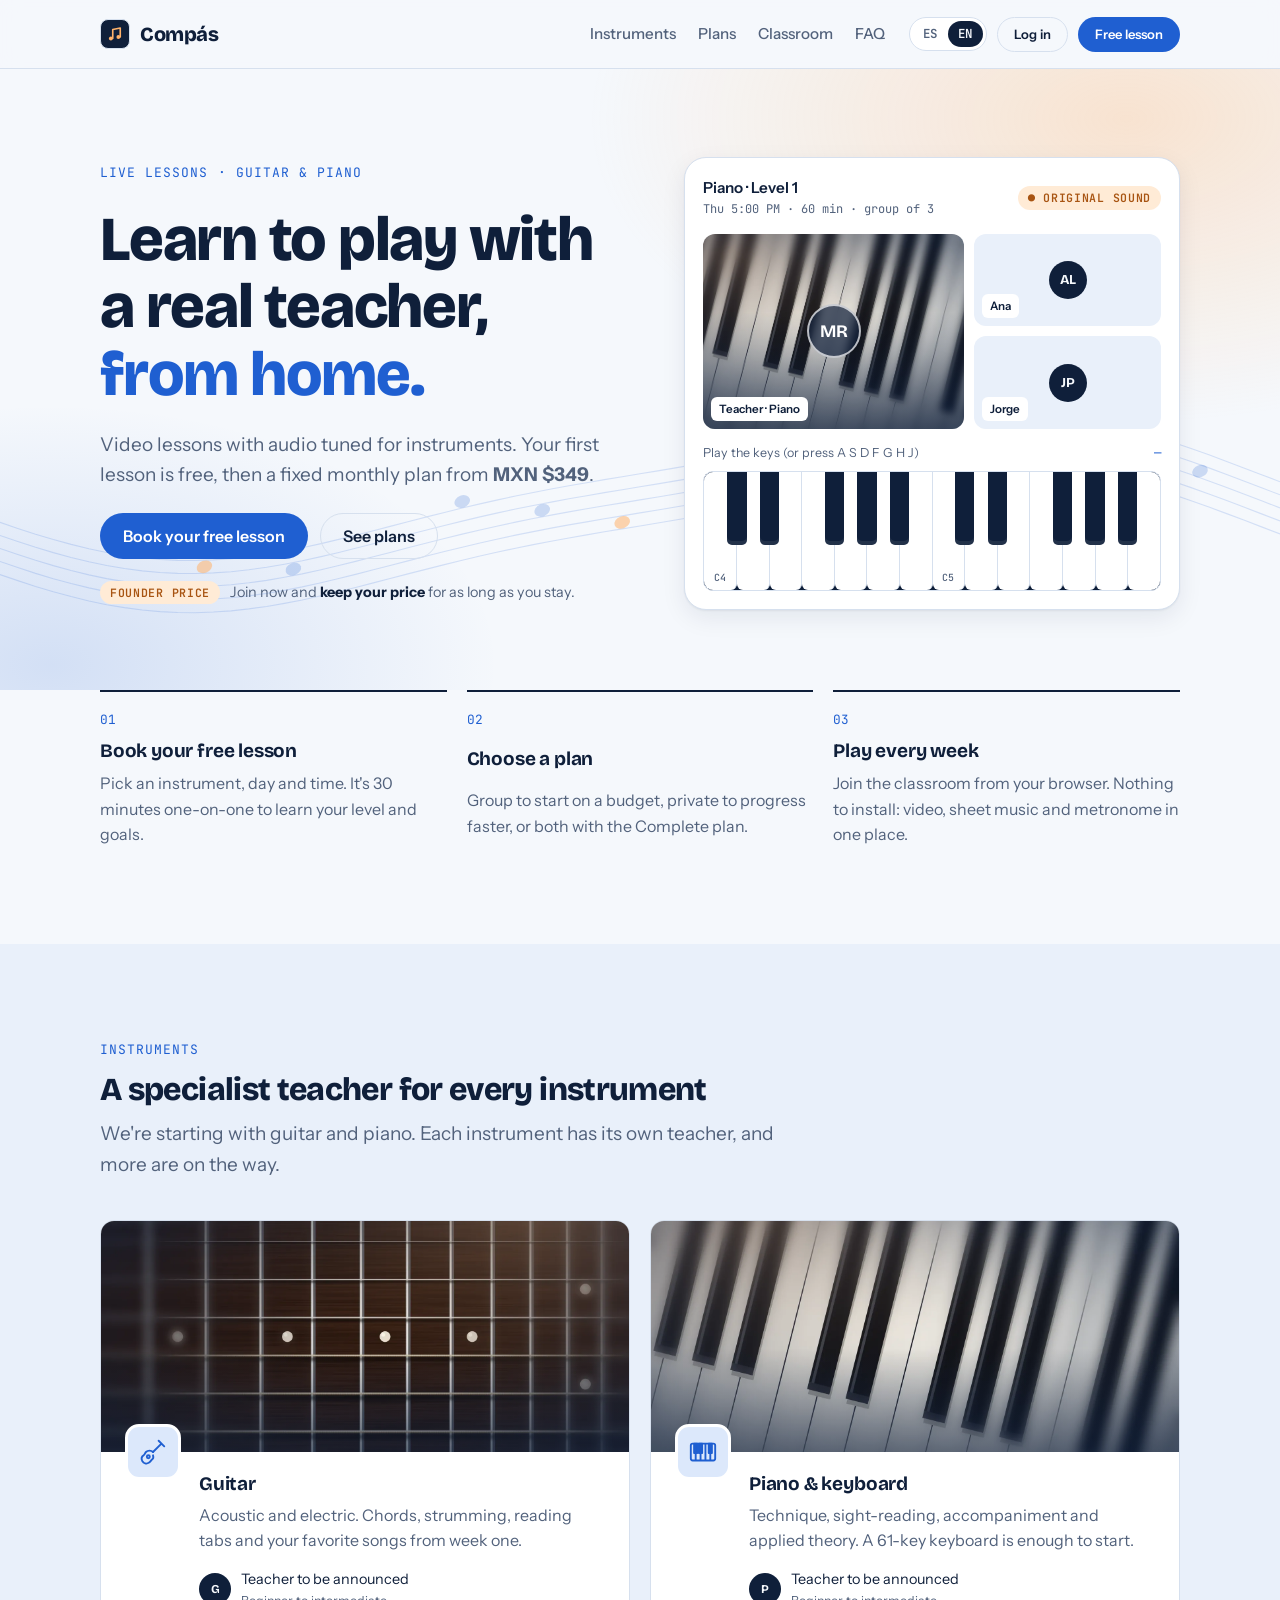
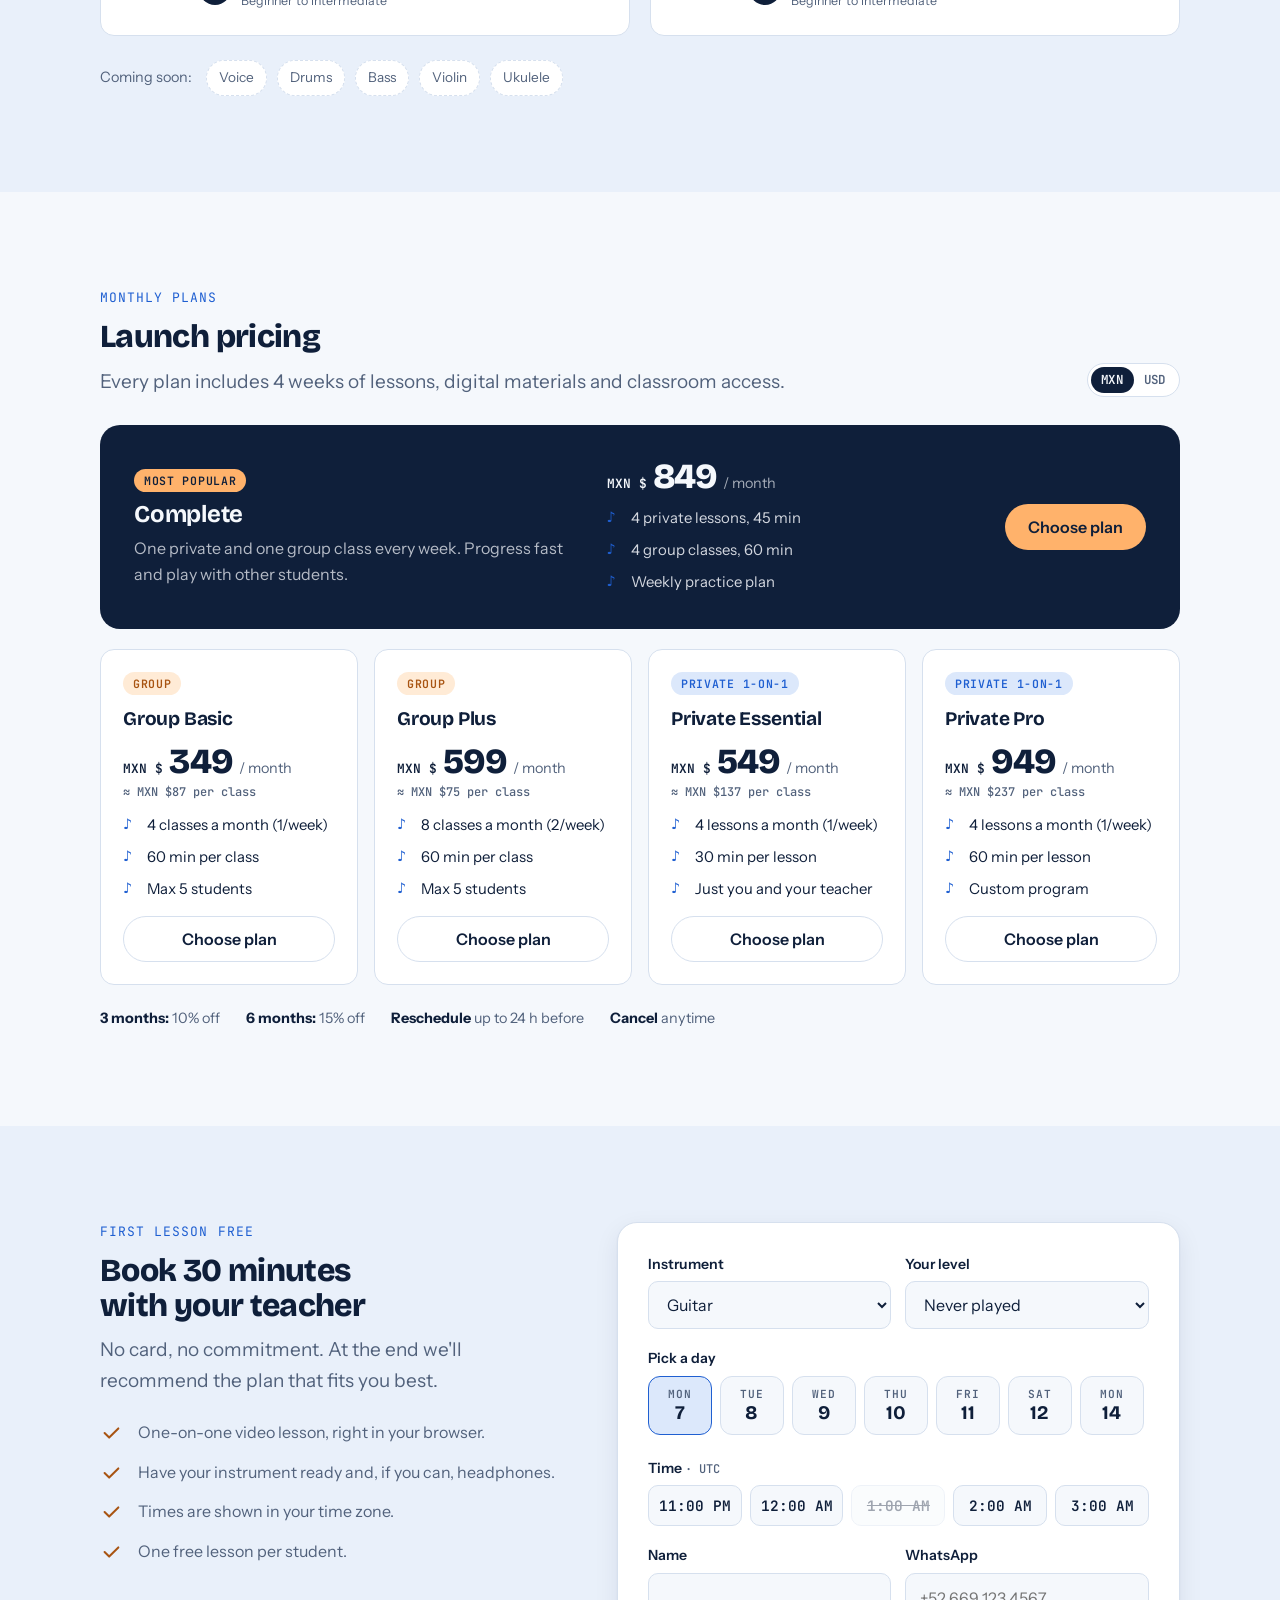
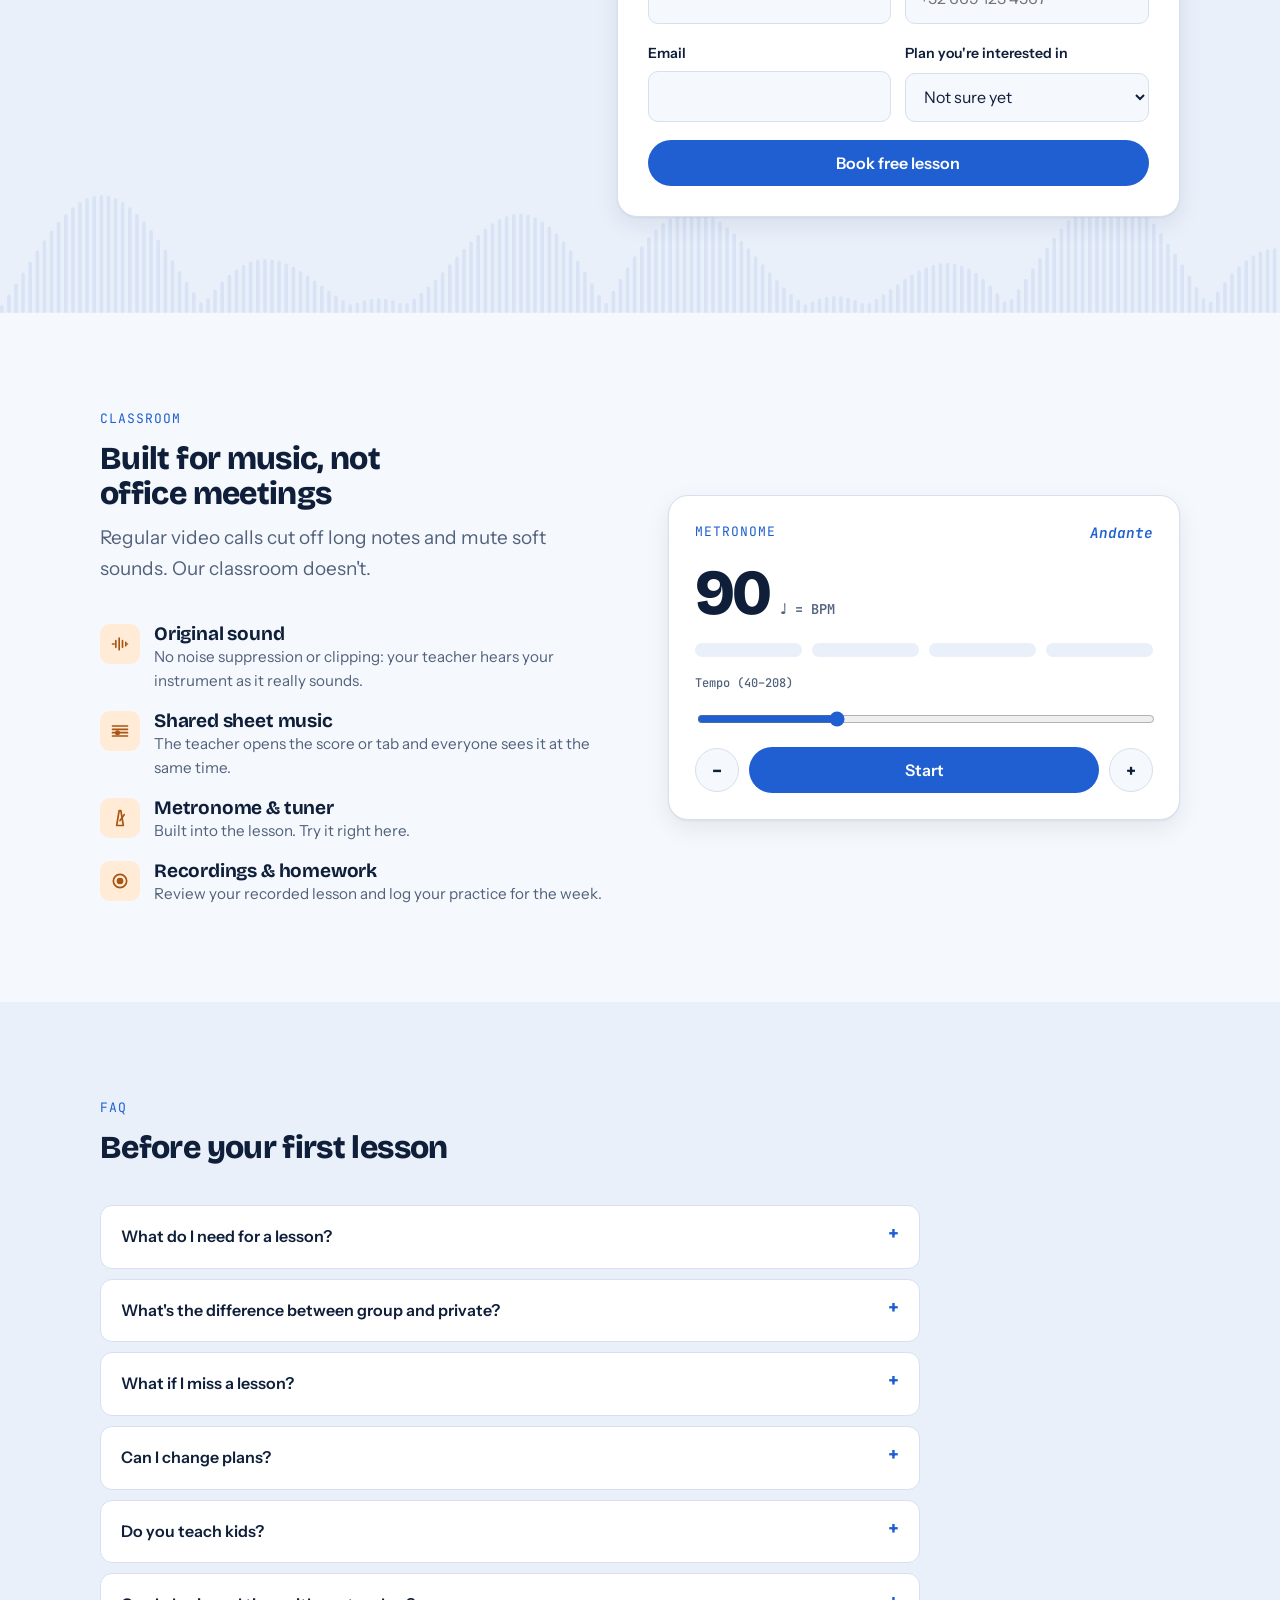
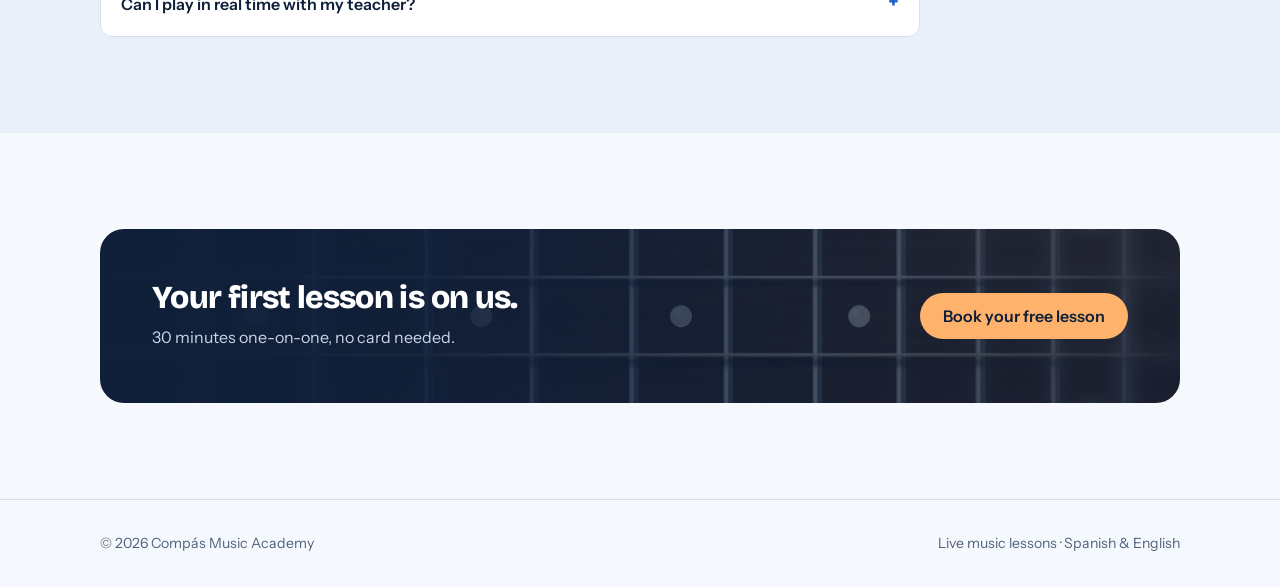
==== commit ad6084df: "Add files via upload" ====
--- a/index.html
+++ b/index.html
@@ -311,6 +311,7 @@
         <button type="button" data-lang="es" aria-pressed="true">ES</button>
         <button type="button" data-lang="en" aria-pressed="false">EN</button>
       </div>
+      <a href="entrar.html" class="btn btn-ghost btn-sm" data-i18n="nav.login">Entrar</a>
       <a href="#prueba" class="btn btn-primary btn-sm nav-cta" data-i18n="nav.cta">Clase gratis</a>
     </div>
   </div>
@@ -634,7 +635,7 @@
 /* ============ TRANSLATIONS ============ */
 const T = {
   es: {
-    "nav.instruments":"Instrumentos","nav.plans":"Planes","nav.classroom":"Aula virtual","nav.faq":"Preguntas","nav.cta":"Clase gratis",
+    "nav.instruments":"Instrumentos","nav.plans":"Planes","nav.classroom":"Aula virtual","nav.faq":"Preguntas","nav.cta":"Clase gratis","nav.login":"Entrar",
     "hero.eyebrow":"Clases en vivo · Guitarra y piano",
     "hero.title":"Aprende a tocar con un maestro real, <em>desde tu casa.</em>",
     "hero.lede":"Clases por videollamada con sonido pensado para instrumentos. Tu primera clase es gratis y después pagas una mensualidad fija desde <b class=\"from-price\"></b>.",
@@ -683,7 +684,7 @@
     "cta.title":"Tu primera clase va por nuestra cuenta.","cta.sub":"30 minutos 1 a 1, sin tarjeta.","img.guitar":"Diapasón de guitarra","img.piano":"Teclas de piano","foot.made":"Clases de música en vivo · Español e inglés",
   },
   en: {
-    "nav.instruments":"Instruments","nav.plans":"Plans","nav.classroom":"Classroom","nav.faq":"FAQ","nav.cta":"Free lesson",
+    "nav.instruments":"Instruments","nav.plans":"Plans","nav.classroom":"Classroom","nav.faq":"FAQ","nav.cta":"Free lesson","nav.login":"Log in",
     "hero.eyebrow":"Live lessons · Guitar & piano",
     "hero.title":"Learn to play with a real teacher, <em>from home.</em>",
     "hero.lede":"Video lessons with audio tuned for instruments. Your first lesson is free, then a fixed monthly plan from <b class=\"from-price\"></b>.",
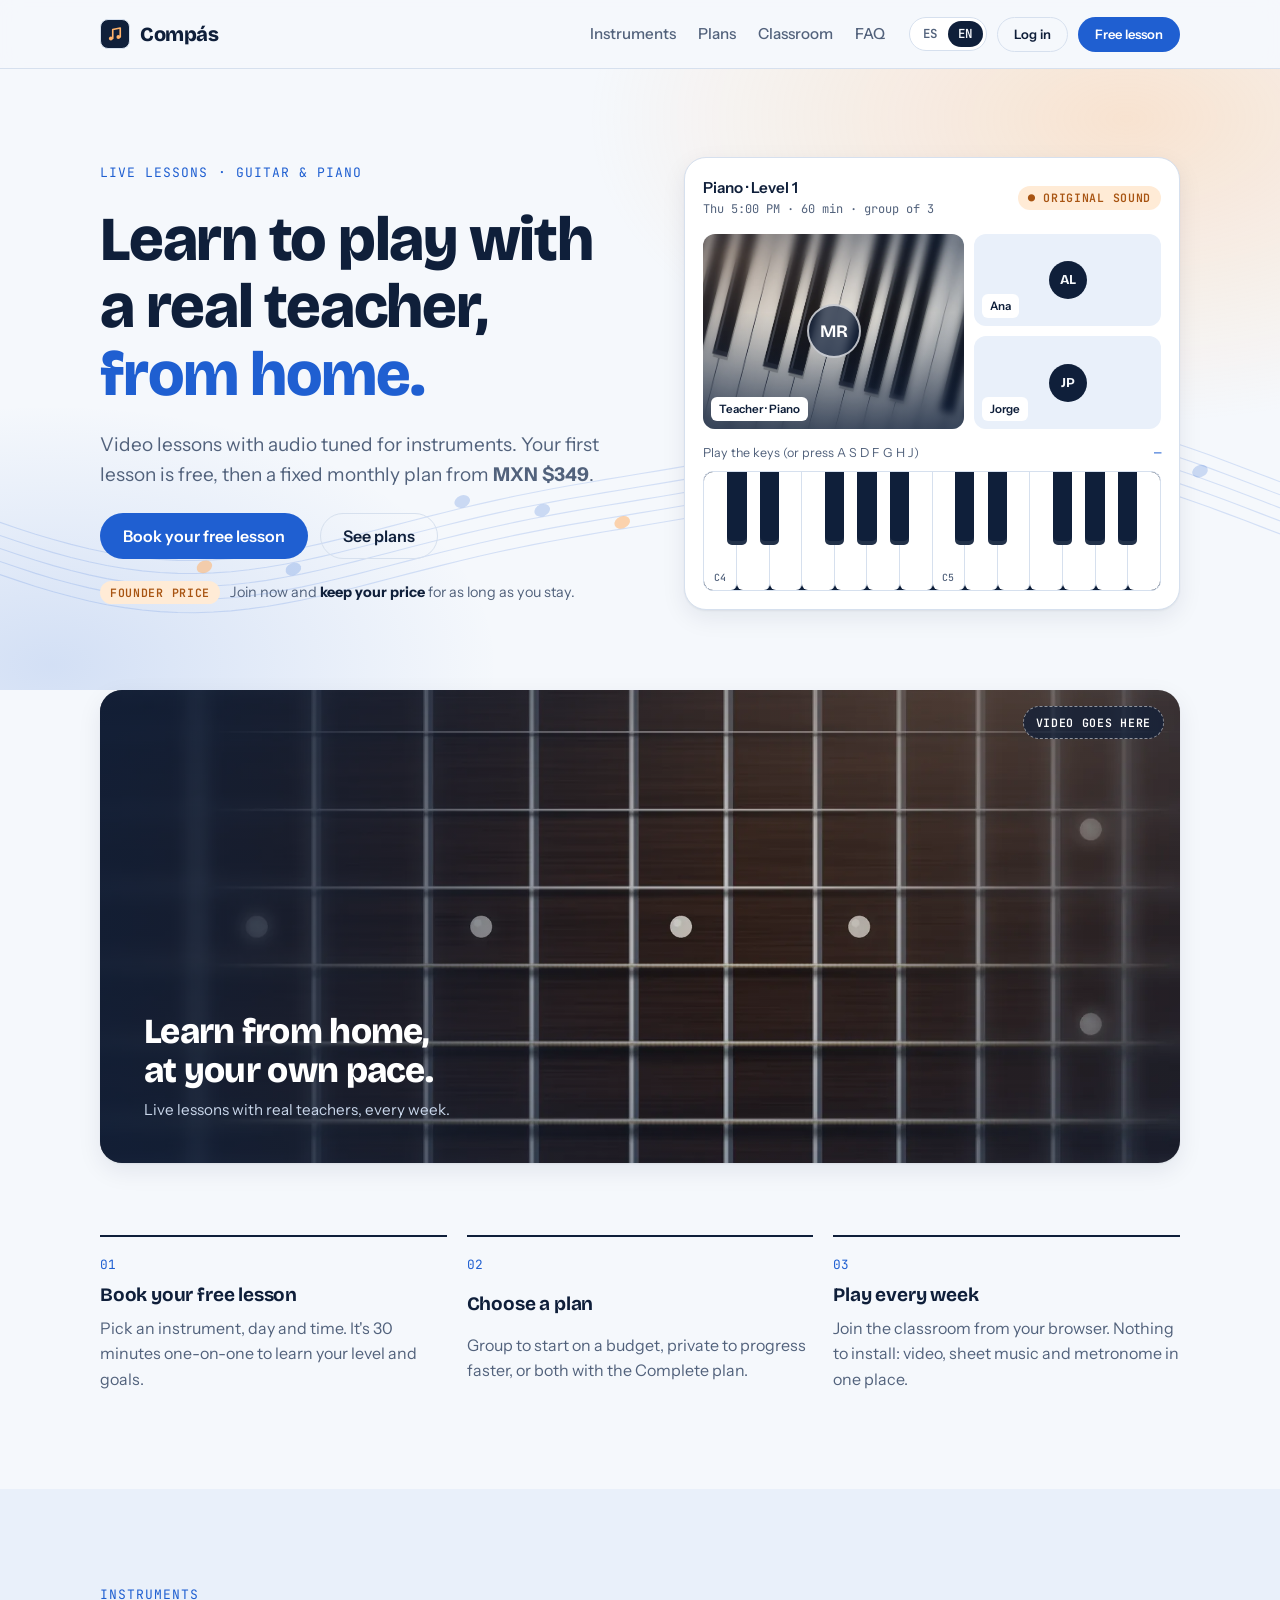
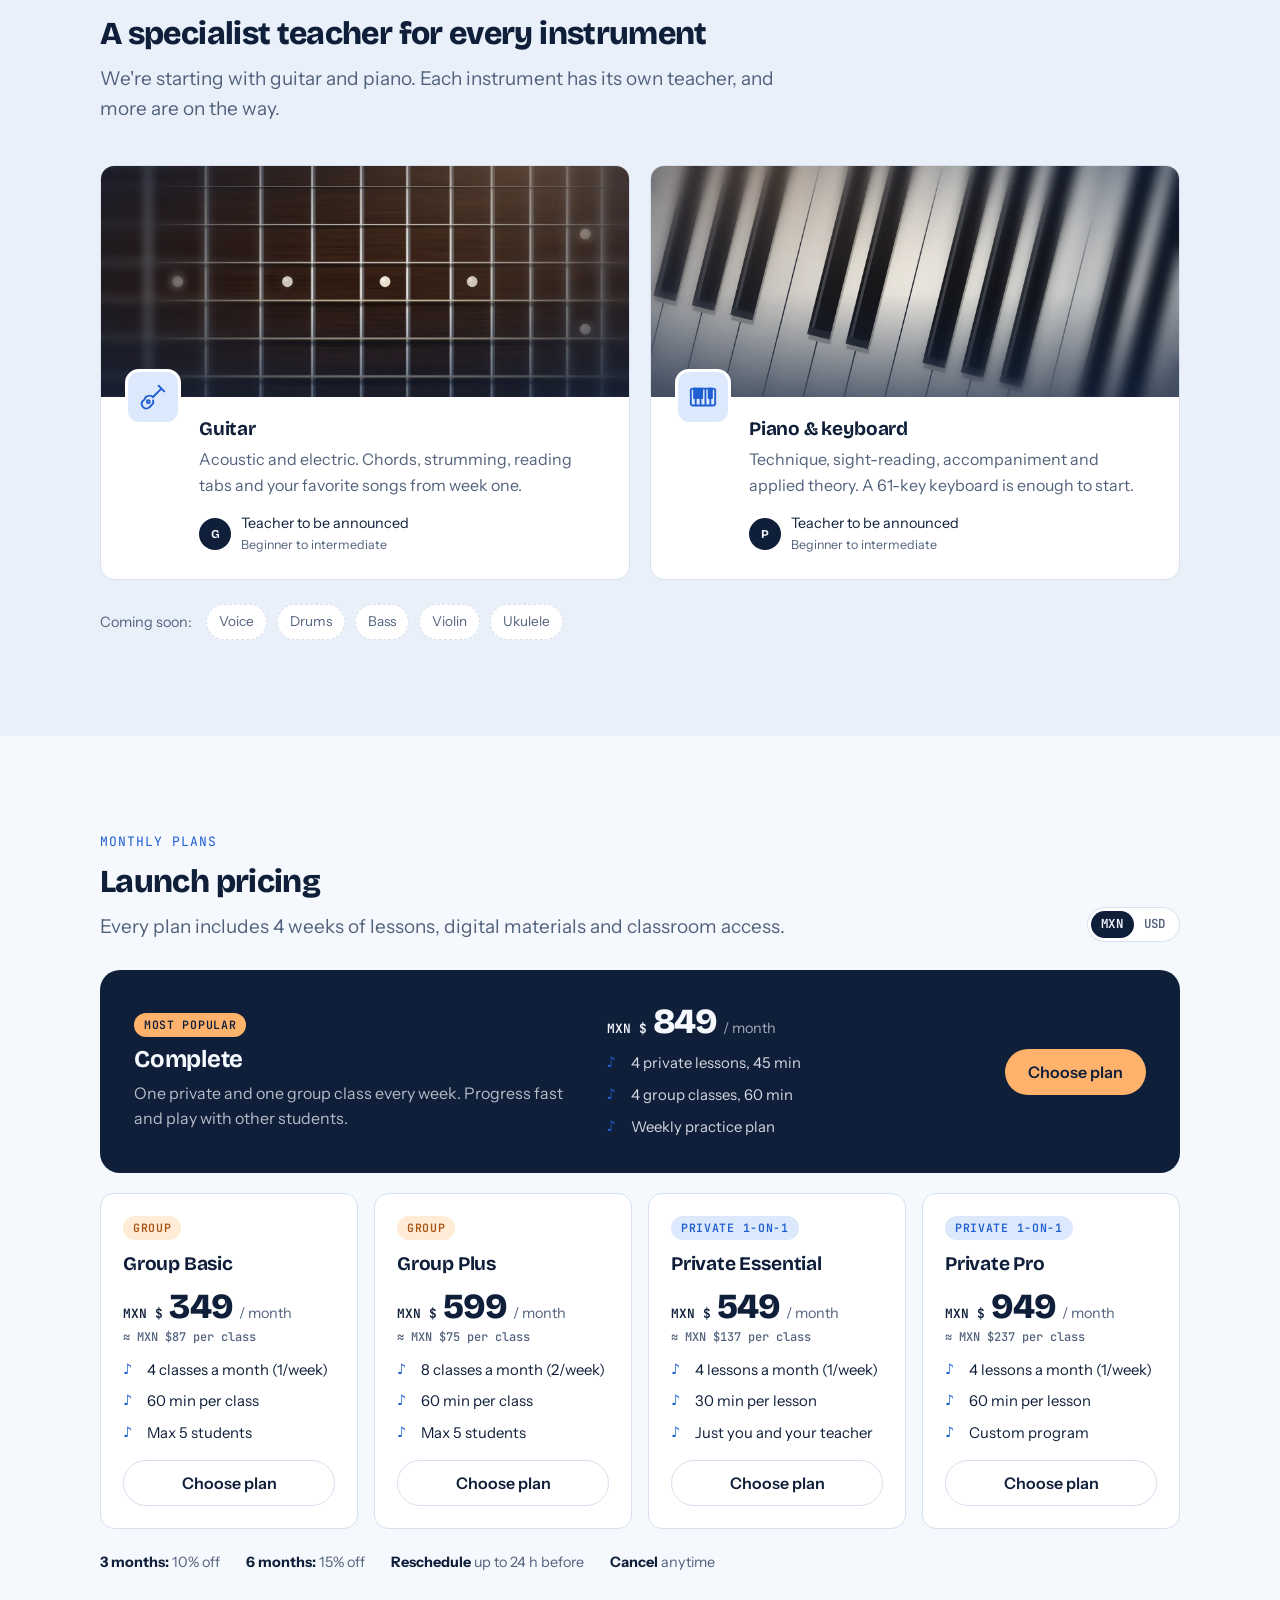
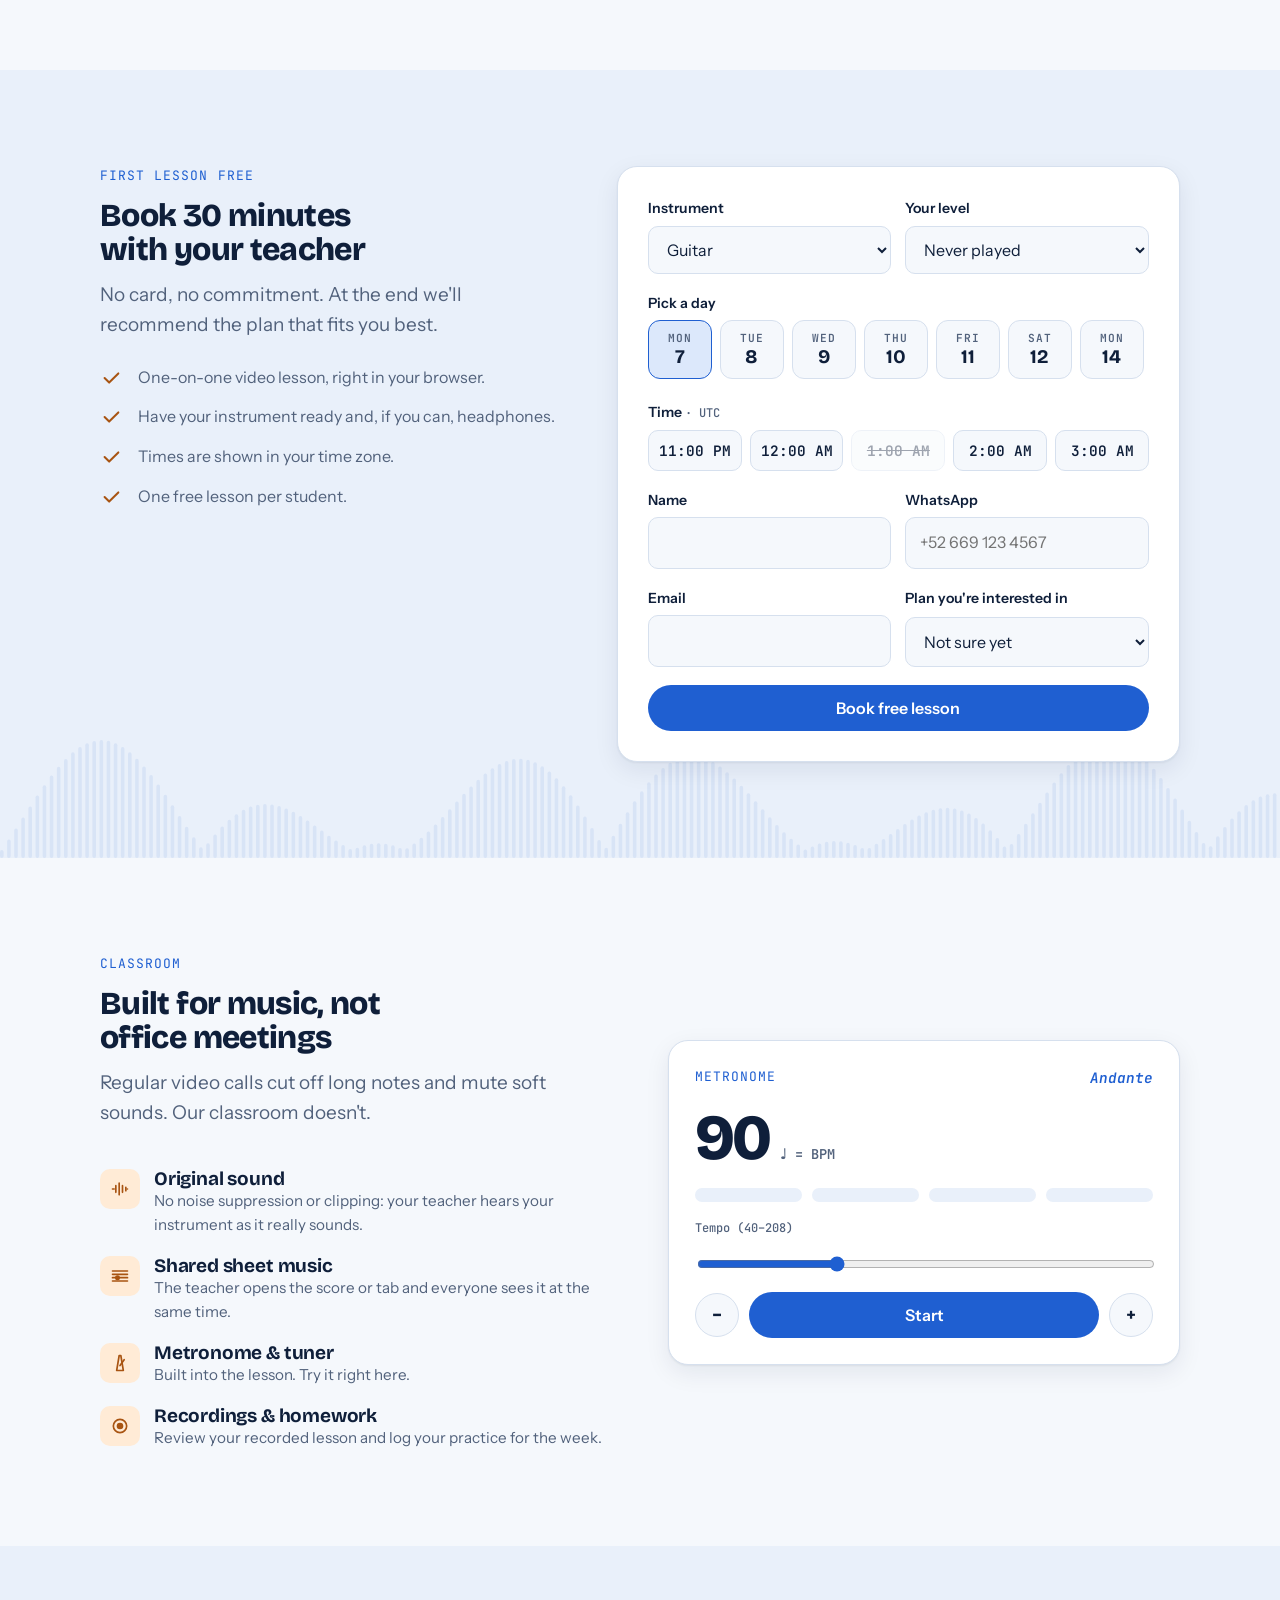
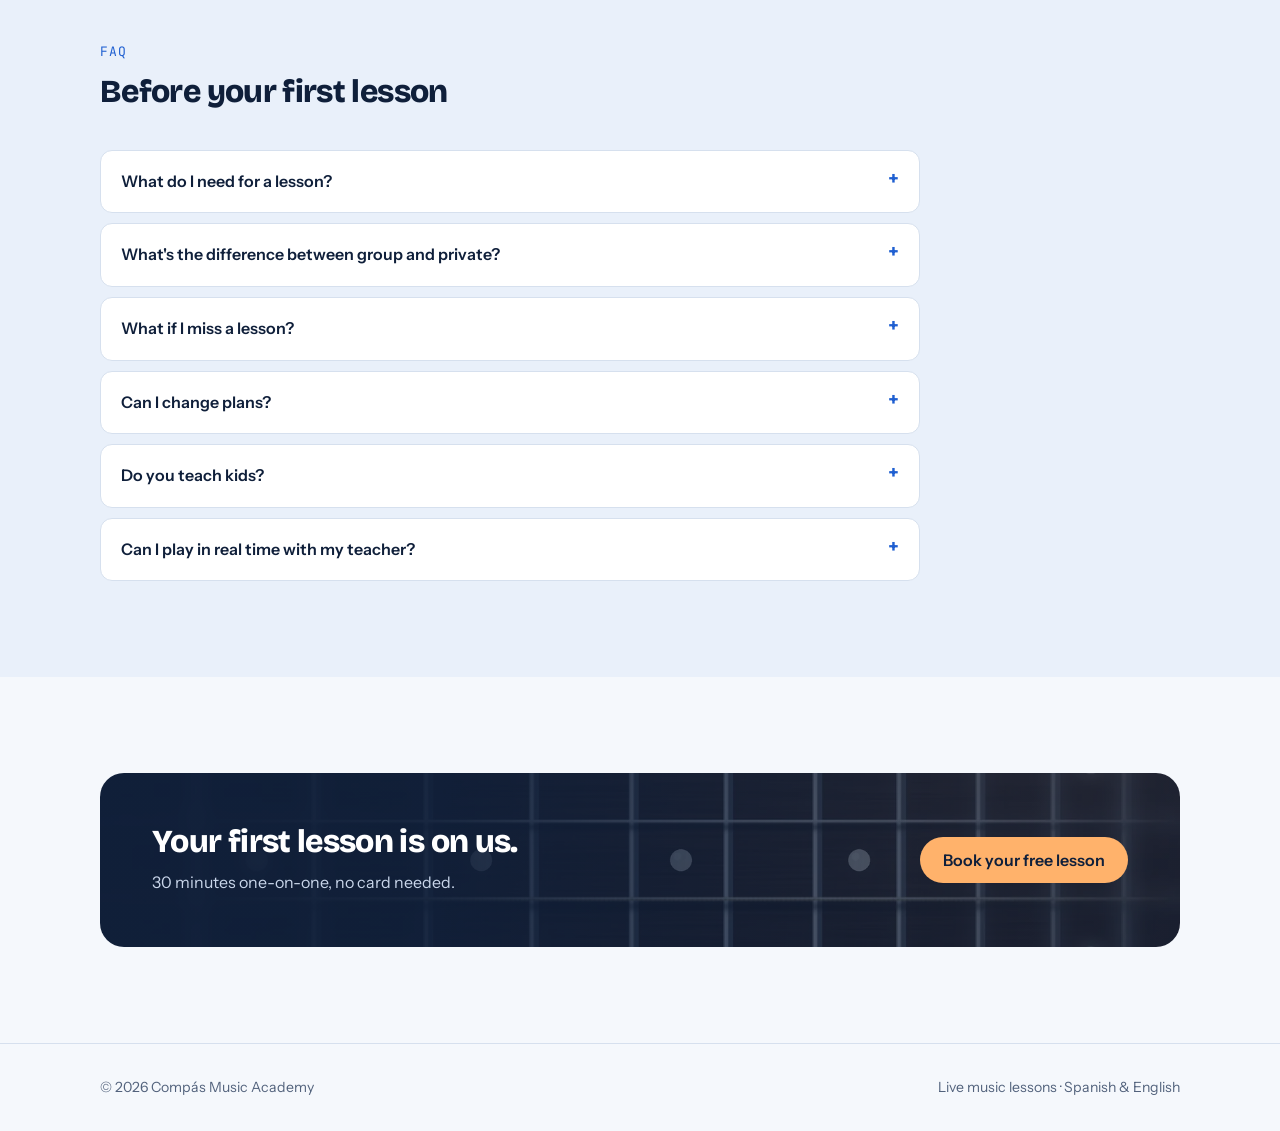
==== commit f68a8ca7: "Add files via upload" ====
--- a/index.html
+++ b/index.html
@@ -157,6 +157,18 @@
 .studio-foot { display: flex; gap: 8px; flex-wrap: wrap; }
 
 @media (max-width: 880px) { .hero-grid { grid-template-columns: 1fr; } }
+
+/* Video band */
+.video-band { padding-block: 0 clamp(40px, 6vw, 72px); }
+.video-frame { position: relative; aspect-ratio: 16 / 7; max-width: 100%; border-radius: 22px; overflow: hidden; background: #0F1F3A url("images/guitar.webp") center/cover no-repeat; box-shadow: var(--shadow); }
+.video-frame video { position: absolute; inset: 0; width: 100%; height: 100%; object-fit: cover; }
+.video-frame::after { content: ""; position: absolute; inset: 0; background: linear-gradient(90deg, rgba(15,31,58,.75) 0%, rgba(15,31,58,.15) 60%); pointer-events: none; }
+.video-caption { position: absolute; left: clamp(20px, 4vw, 44px); bottom: clamp(20px, 4vw, 40px); z-index: 1; color: #fff; display: grid; gap: 8px; max-width: 30ch; }
+.video-caption b { font: 800 clamp(1.4rem, 3vw, 2.2rem)/1.1 var(--f-display); letter-spacing: -0.02em; text-wrap: balance; }
+.video-caption span { color: #C9D6EA; font-size: .95rem; }
+.video-toggle { position: absolute; right: 16px; bottom: 16px; z-index: 2; width: 44px; height: 44px; border-radius: 50%; border: 0; background: rgba(255,255,255,.9); color: #0F1F3A; cursor: pointer; display: grid; place-items: center; }
+.video-placeholder { position: absolute; top: 16px; right: 16px; z-index: 2; font: 600 .72rem var(--f-mono); letter-spacing: .06em; text-transform: uppercase; color: #fff; background: rgba(15,31,58,.7); border: 1px dashed rgba(255,255,255,.5); padding: 8px 12px; border-radius: 999px; }
+@media (max-width: 640px) { .video-frame { aspect-ratio: 4 / 5; } }
 
 /* Steps */
 .steps { display: grid; grid-template-columns: repeat(3, 1fr); gap: 20px; counter-reset: step; }
@@ -361,6 +373,25 @@
     </div>
   </section>
 
+  <!-- VIDEO: put your clip at videos/estudiantes.mp4 (see README) -->
+  <section class="video-band" aria-label="Video">
+    <div class="wrap">
+      <div class="video-frame" id="videoFrame">
+        <video id="heroVideo" muted loop playsinline preload="metadata" poster="images/guitar.webp" aria-hidden="true">
+          <source src="videos/estudiantes.mp4" type="video/mp4">
+        </video>
+        <div class="video-caption">
+          <b data-i18n="video.title">Aprende desde tu casa, a tu ritmo.</b>
+          <span data-i18n="video.sub">Clases en vivo con maestros reales, cada semana.</span>
+        </div>
+        <span class="video-placeholder" id="videoPlaceholder" hidden data-i18n="video.ph">Espacio para video</span>
+        <button class="video-toggle" id="videoToggle" type="button" aria-label="Pausar video" hidden>
+          <svg width="16" height="16" viewBox="0 0 16 16" fill="currentColor" aria-hidden="true"><rect x="3" y="2" width="3.5" height="12" rx="1"/><rect x="9.5" y="2" width="3.5" height="12" rx="1"/></svg>
+        </button>
+      </div>
+    </div>
+  </section>
+
   <!-- HOW IT WORKS -->
   <section style="padding-top:0">
     <div class="wrap">
@@ -635,7 +666,7 @@
 /* ============ TRANSLATIONS ============ */
 const T = {
   es: {
-    "nav.instruments":"Instrumentos","nav.plans":"Planes","nav.classroom":"Aula virtual","nav.faq":"Preguntas","nav.cta":"Clase gratis","nav.login":"Entrar",
+    "nav.instruments":"Instrumentos","nav.plans":"Planes","nav.classroom":"Aula virtual","nav.faq":"Preguntas","nav.cta":"Clase gratis","video.title":"Aprende desde tu casa, a tu ritmo.","video.sub":"Clases en vivo con maestros reales, cada semana.","video.ph":"Espacio para video","nav.login":"Entrar",
     "hero.eyebrow":"Clases en vivo · Guitarra y piano",
     "hero.title":"Aprende a tocar con un maestro real, <em>desde tu casa.</em>",
     "hero.lede":"Clases por videollamada con sonido pensado para instrumentos. Tu primera clase es gratis y después pagas una mensualidad fija desde <b class=\"from-price\"></b>.",
@@ -684,7 +715,7 @@
     "cta.title":"Tu primera clase va por nuestra cuenta.","cta.sub":"30 minutos 1 a 1, sin tarjeta.","img.guitar":"Diapasón de guitarra","img.piano":"Teclas de piano","foot.made":"Clases de música en vivo · Español e inglés",
   },
   en: {
-    "nav.instruments":"Instruments","nav.plans":"Plans","nav.classroom":"Classroom","nav.faq":"FAQ","nav.cta":"Free lesson","nav.login":"Log in",
+    "nav.instruments":"Instruments","nav.plans":"Plans","nav.classroom":"Classroom","nav.faq":"FAQ","nav.cta":"Free lesson","video.title":"Learn from home, at your own pace.","video.sub":"Live lessons with real teachers, every week.","video.ph":"Video goes here","nav.login":"Log in",
     "hero.eyebrow":"Live lessons · Guitar & piano",
     "hero.title":"Learn to play with a real teacher, <em>from home.</em>",
     "hero.lede":"Video lessons with audio tuned for instruments. Your first lesson is free, then a fixed monthly plan from <b class=\"from-price\"></b>.",
@@ -1039,6 +1070,28 @@
   g.innerHTML = html;
 })();
 
+/* ============ VIDEO ============ */
+(function setupVideo() {
+  const v = document.getElementById("heroVideo"), btn = document.getElementById("videoToggle"), ph = document.getElementById("videoPlaceholder");
+  if (!v) return;
+  const src = v.querySelector("source");
+  const noVideo = () => { v.hidden = true; ph.hidden = false; btn.hidden = true; };
+  src.addEventListener("error", noVideo);
+  v.addEventListener("error", noVideo);
+  if (v.networkState === 3 /* NETWORK_NO_SOURCE */ || v.error) noVideo();
+  const reduce = window.matchMedia("(prefers-reduced-motion: reduce)").matches;
+  v.addEventListener("loadeddata", () => {
+    btn.hidden = false;
+    if (!reduce) v.play().catch(() => {});
+    setIcon();
+  });
+  const PAUSE = '<svg width="16" height="16" viewBox="0 0 16 16" fill="currentColor" aria-hidden="true"><rect x="3" y="2" width="3.5" height="12" rx="1"/><rect x="9.5" y="2" width="3.5" height="12" rx="1"/></svg>';
+  const PLAY = '<svg width="16" height="16" viewBox="0 0 16 16" fill="currentColor" aria-hidden="true"><path d="M4 2.5v11l9-5.5z"/></svg>';
+  function setIcon() { btn.innerHTML = v.paused ? PLAY : PAUSE; btn.setAttribute("aria-label", v.paused ? "Reproducir video" : "Pausar video"); }
+  btn.addEventListener("click", () => { v.paused ? v.play() : v.pause(); });
+  v.addEventListener("play", setIcon); v.addEventListener("pause", setIcon);
+})();
+
 /* ============ INIT ============ */
 document.getElementById("year").textContent = new Date().getFullYear();
 setBpm(90);
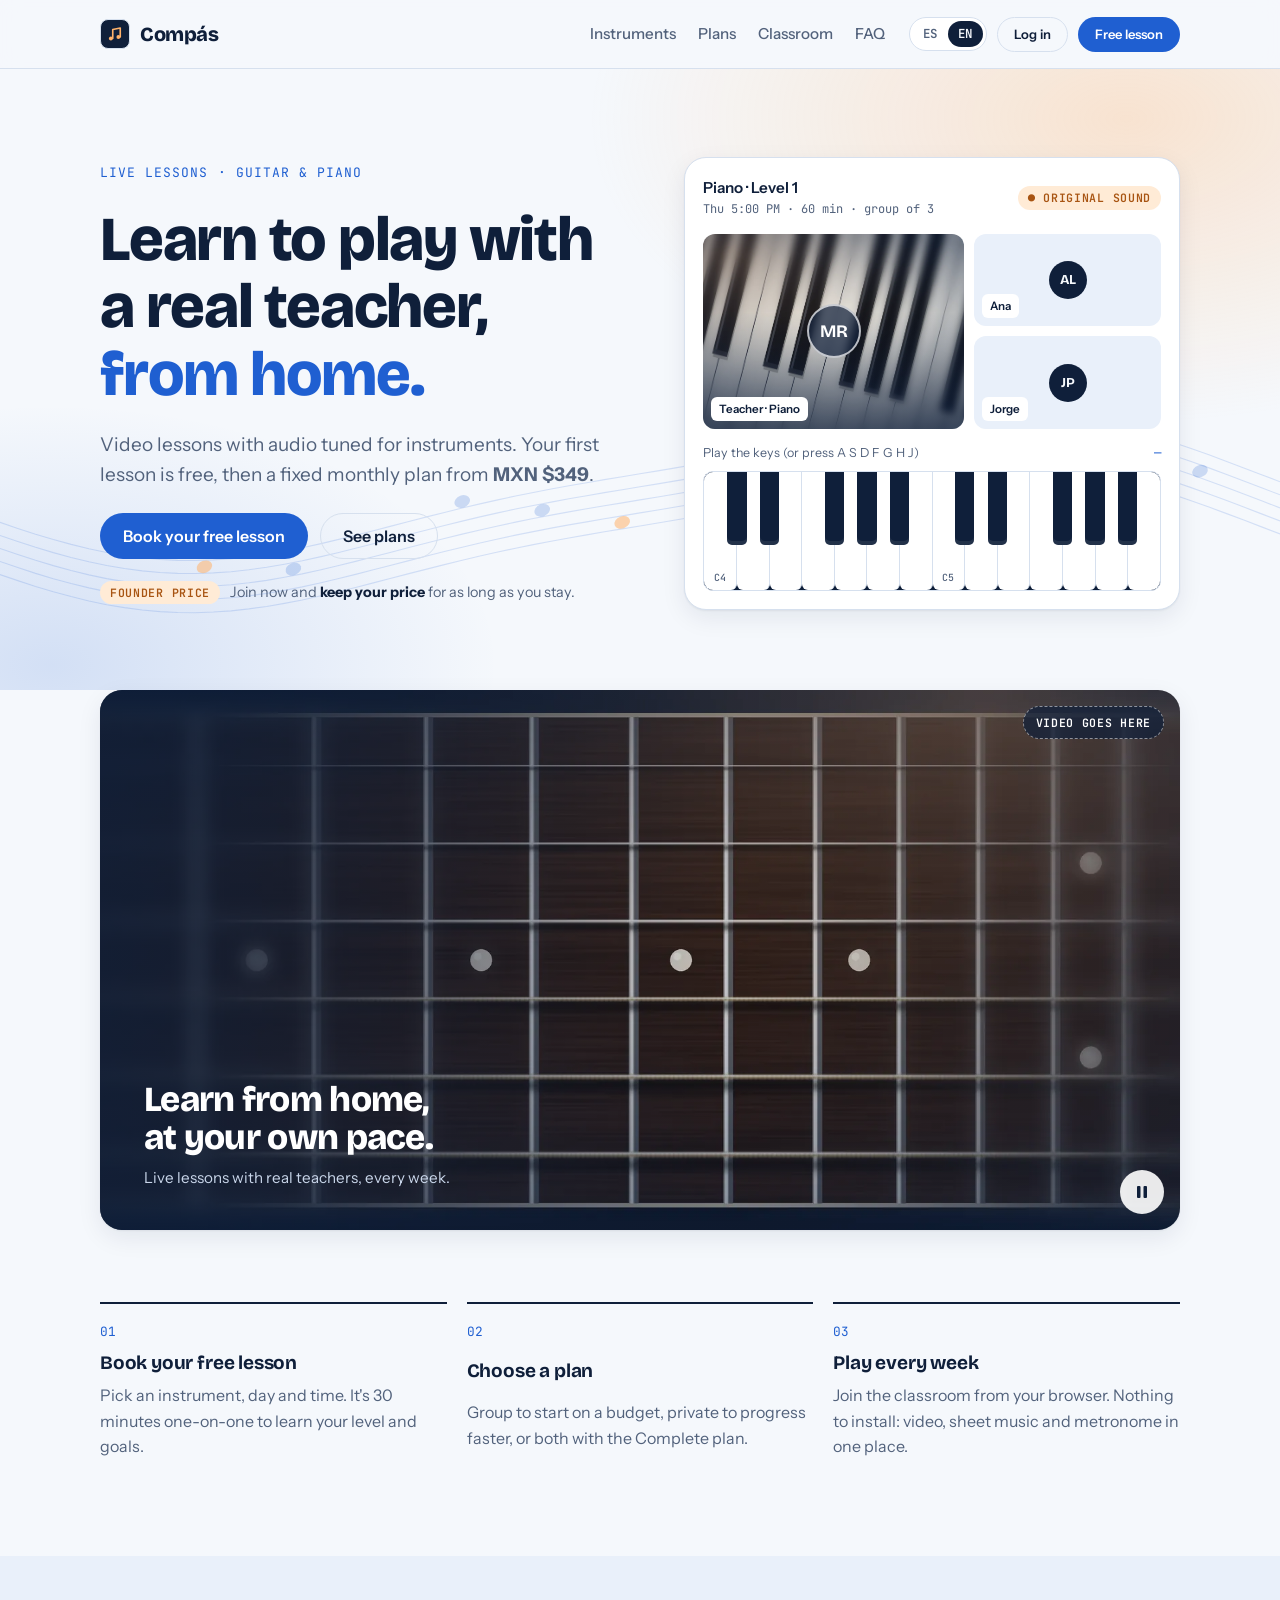
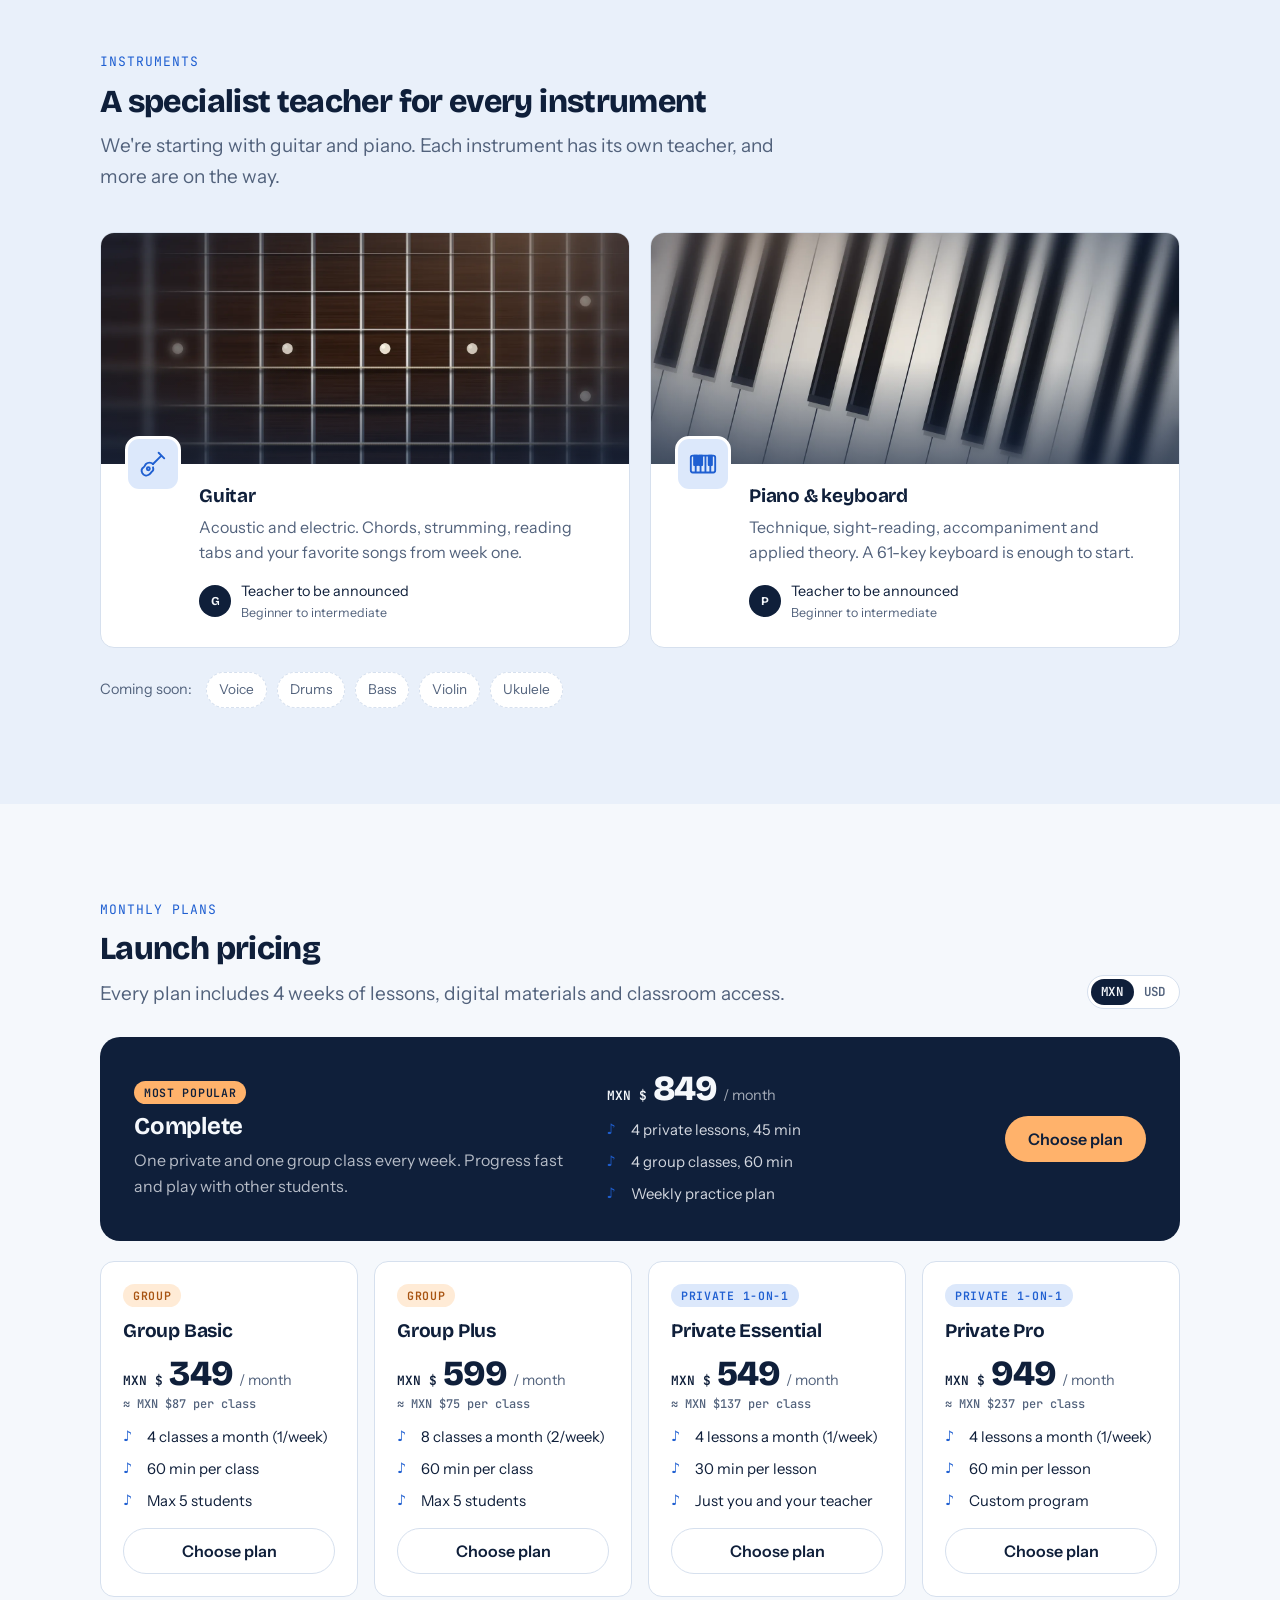
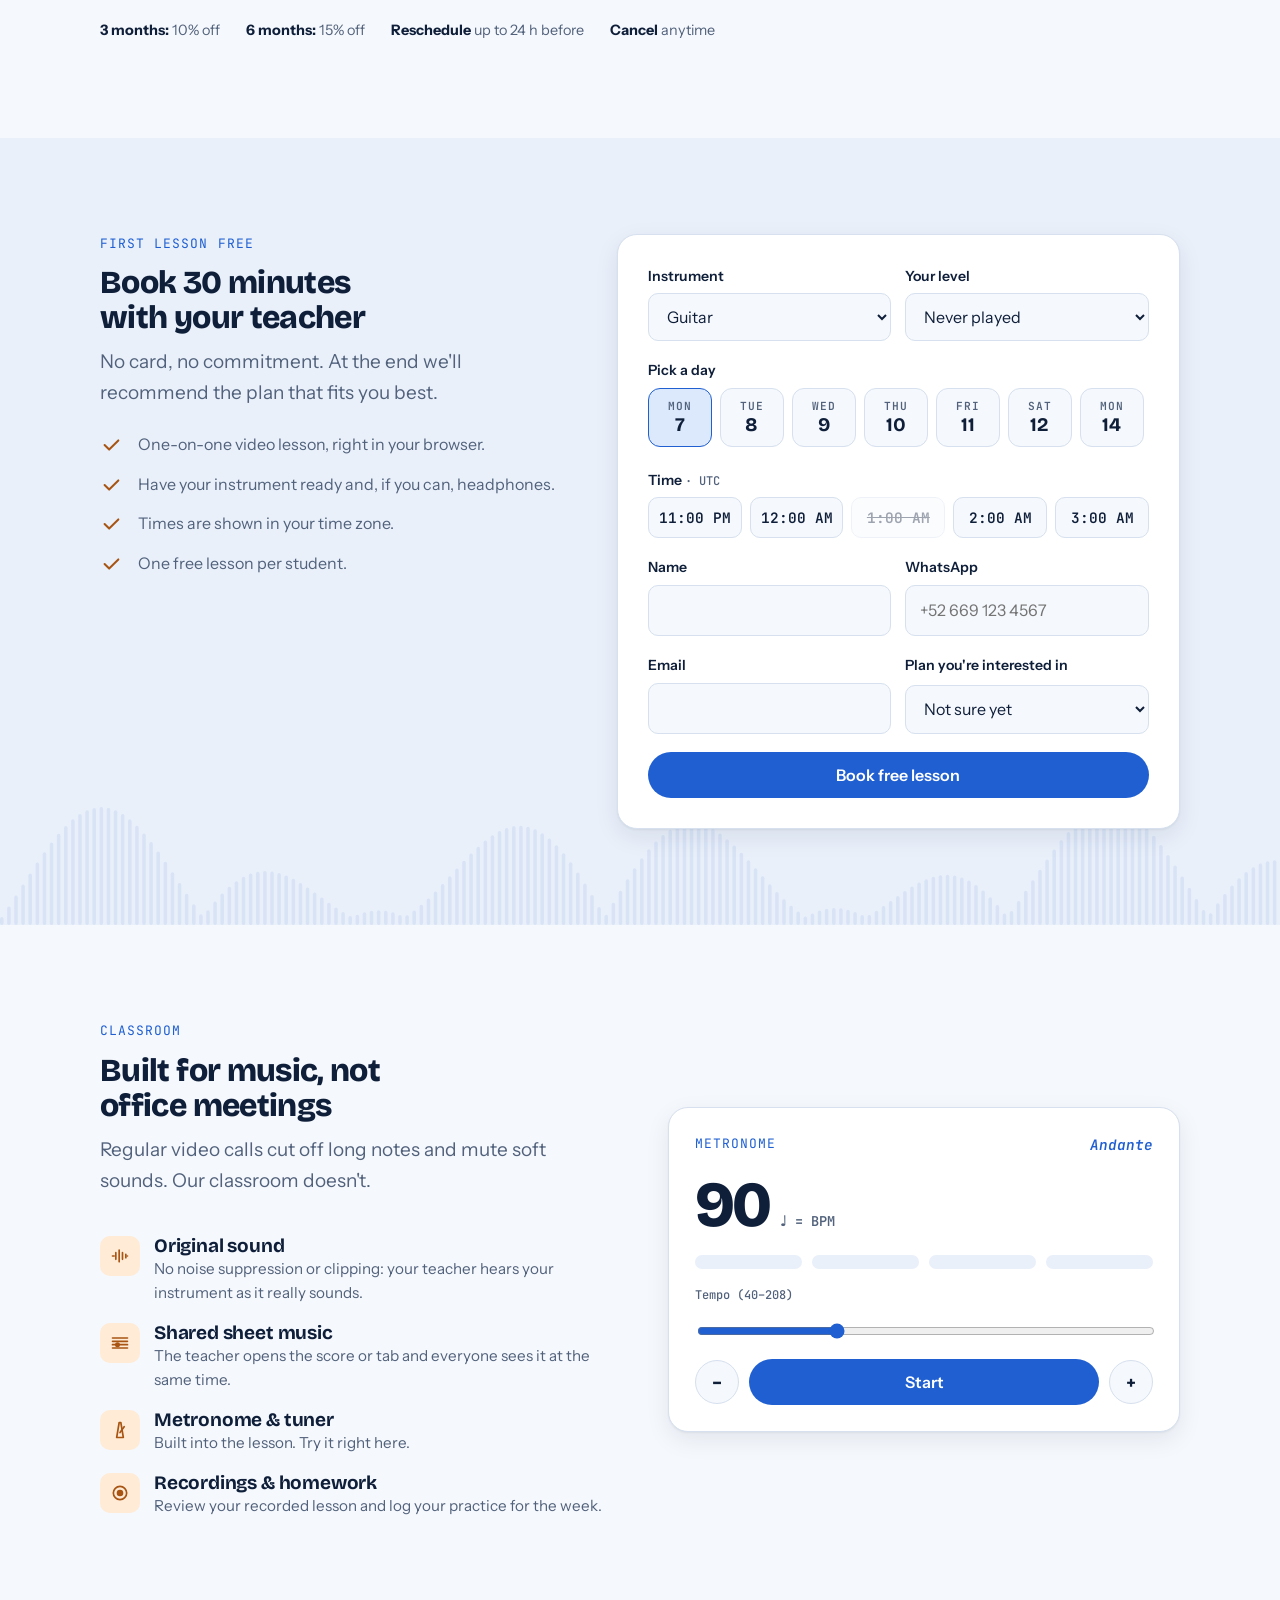
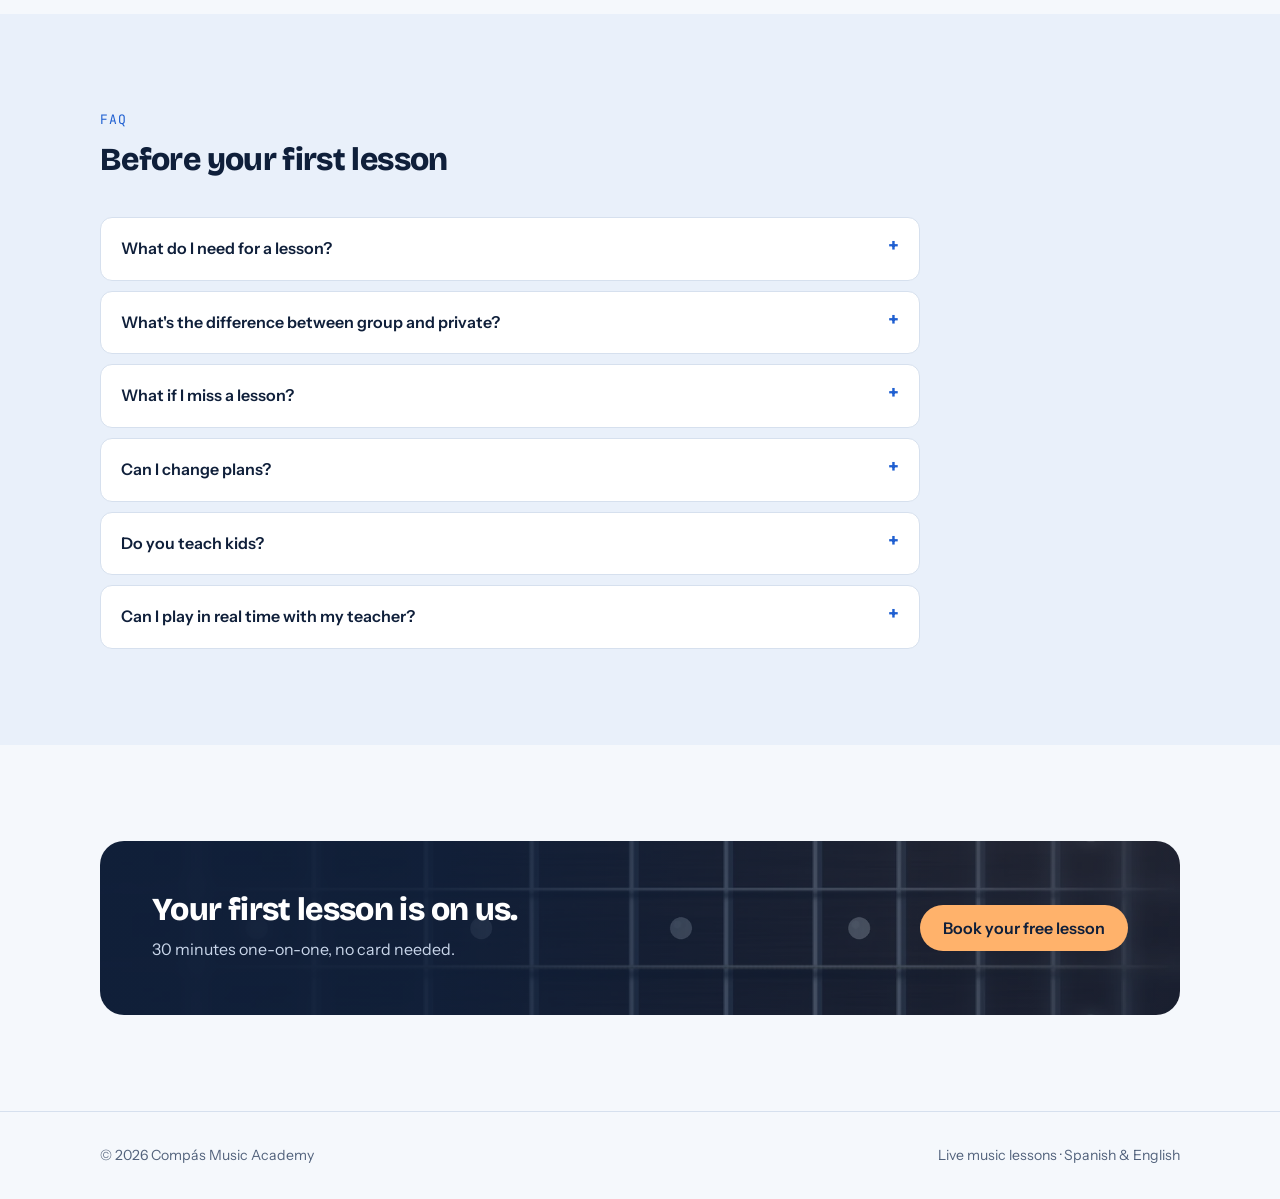
==== commit 64367046: "Add files via upload" ====
--- a/index.html
+++ b/index.html
@@ -160,15 +160,15 @@
 
 /* Video band */
 .video-band { padding-block: 0 clamp(40px, 6vw, 72px); }
-.video-frame { position: relative; aspect-ratio: 16 / 7; max-width: 100%; border-radius: 22px; overflow: hidden; background: #0F1F3A url("images/guitar.webp") center/cover no-repeat; box-shadow: var(--shadow); }
-.video-frame video { position: absolute; inset: 0; width: 100%; height: 100%; object-fit: cover; }
+.video-frame { position: relative; aspect-ratio: 2 / 1; max-width: 100%; border-radius: 22px; overflow: hidden; background: #0F1F3A url("images/guitar.webp") center/cover no-repeat; box-shadow: var(--shadow); }
+.video-frame video { position: absolute; inset: 0; width: 100%; height: 100%; object-fit: cover; object-position: 60% 40%; }
 .video-frame::after { content: ""; position: absolute; inset: 0; background: linear-gradient(90deg, rgba(15,31,58,.75) 0%, rgba(15,31,58,.15) 60%); pointer-events: none; }
 .video-caption { position: absolute; left: clamp(20px, 4vw, 44px); bottom: clamp(20px, 4vw, 40px); z-index: 1; color: #fff; display: grid; gap: 8px; max-width: 30ch; }
 .video-caption b { font: 800 clamp(1.4rem, 3vw, 2.2rem)/1.1 var(--f-display); letter-spacing: -0.02em; text-wrap: balance; }
 .video-caption span { color: #C9D6EA; font-size: .95rem; }
 .video-toggle { position: absolute; right: 16px; bottom: 16px; z-index: 2; width: 44px; height: 44px; border-radius: 50%; border: 0; background: rgba(255,255,255,.9); color: #0F1F3A; cursor: pointer; display: grid; place-items: center; }
 .video-placeholder { position: absolute; top: 16px; right: 16px; z-index: 2; font: 600 .72rem var(--f-mono); letter-spacing: .06em; text-transform: uppercase; color: #fff; background: rgba(15,31,58,.7); border: 1px dashed rgba(255,255,255,.5); padding: 8px 12px; border-radius: 999px; }
-@media (max-width: 640px) { .video-frame { aspect-ratio: 4 / 5; } }
+@media (max-width: 640px) { .video-frame { aspect-ratio: 4 / 3; } .video-caption b { font-size: 1.25rem; } .video-caption span { display: none; } }
 
 /* Steps */
 .steps { display: grid; grid-template-columns: repeat(3, 1fr); gap: 20px; counter-reset: step; }
@@ -377,7 +377,8 @@
   <section class="video-band" aria-label="Video">
     <div class="wrap">
       <div class="video-frame" id="videoFrame">
-        <video id="heroVideo" muted loop playsinline preload="metadata" poster="images/guitar.webp" aria-hidden="true">
+        <video id="heroVideo" muted loop playsinline preload="auto" poster="videos/estudiantes-poster.webp" aria-hidden="true">
+          <source src="videos/estudiantes.webm" type="video/webm">
           <source src="videos/estudiantes.mp4" type="video/mp4">
         </video>
         <div class="video-caption">
@@ -1074,22 +1075,26 @@
 (function setupVideo() {
   const v = document.getElementById("heroVideo"), btn = document.getElementById("videoToggle"), ph = document.getElementById("videoPlaceholder");
   if (!v) return;
-  const src = v.querySelector("source");
+  const src = v.querySelector("source:last-of-type");
   const noVideo = () => { v.hidden = true; ph.hidden = false; btn.hidden = true; };
   src.addEventListener("error", noVideo);
   v.addEventListener("error", noVideo);
   if (v.networkState === 3 /* NETWORK_NO_SOURCE */ || v.error) noVideo();
   const reduce = window.matchMedia("(prefers-reduced-motion: reduce)").matches;
-  v.addEventListener("loadeddata", () => {
+  let ready = false;
+  const onReady = () => {
+    if (ready) return; ready = true;
     btn.hidden = false;
     if (!reduce) v.play().catch(() => {});
     setIcon();
-  });
+  };
+  v.addEventListener("loadeddata", onReady);
   const PAUSE = '<svg width="16" height="16" viewBox="0 0 16 16" fill="currentColor" aria-hidden="true"><rect x="3" y="2" width="3.5" height="12" rx="1"/><rect x="9.5" y="2" width="3.5" height="12" rx="1"/></svg>';
   const PLAY = '<svg width="16" height="16" viewBox="0 0 16 16" fill="currentColor" aria-hidden="true"><path d="M4 2.5v11l9-5.5z"/></svg>';
   function setIcon() { btn.innerHTML = v.paused ? PLAY : PAUSE; btn.setAttribute("aria-label", v.paused ? "Reproducir video" : "Pausar video"); }
   btn.addEventListener("click", () => { v.paused ? v.play() : v.pause(); });
   v.addEventListener("play", setIcon); v.addEventListener("pause", setIcon);
+  if (v.readyState >= 2) onReady();
 })();
 
 /* ============ INIT ============ */
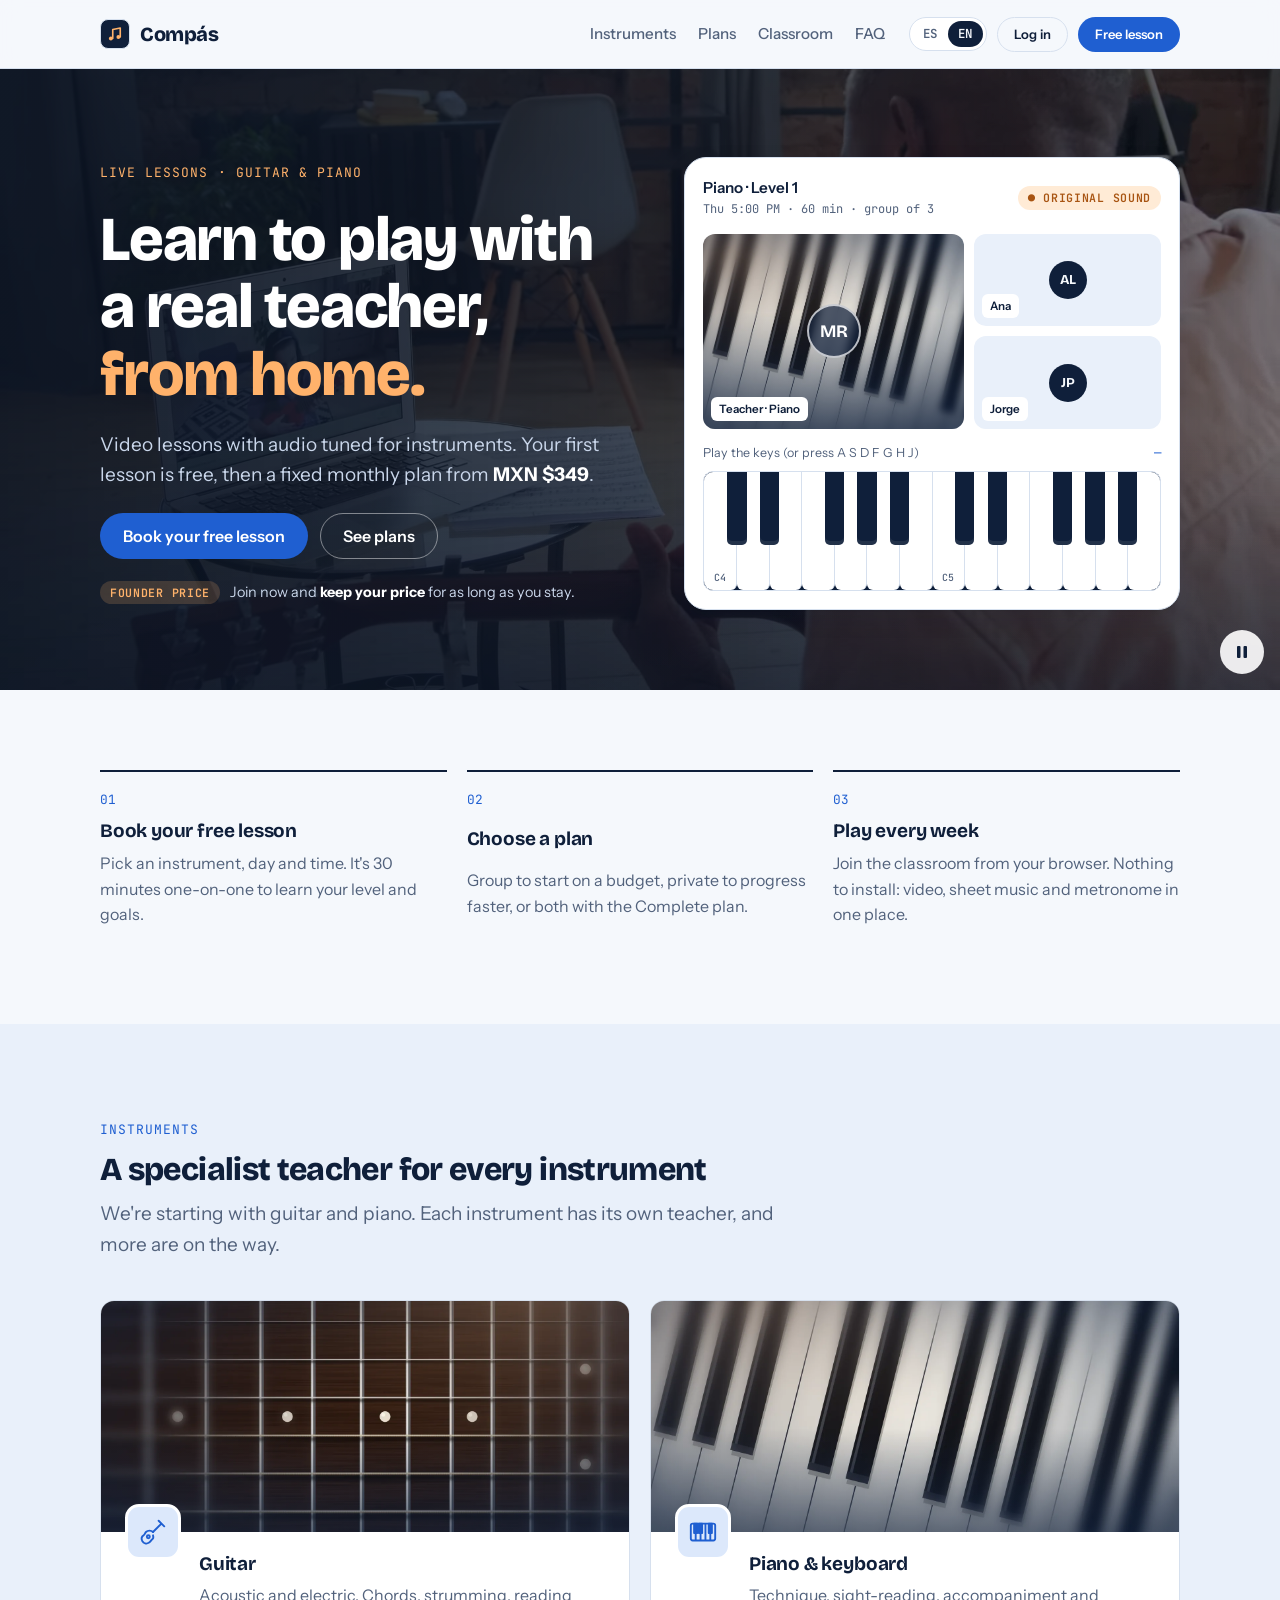
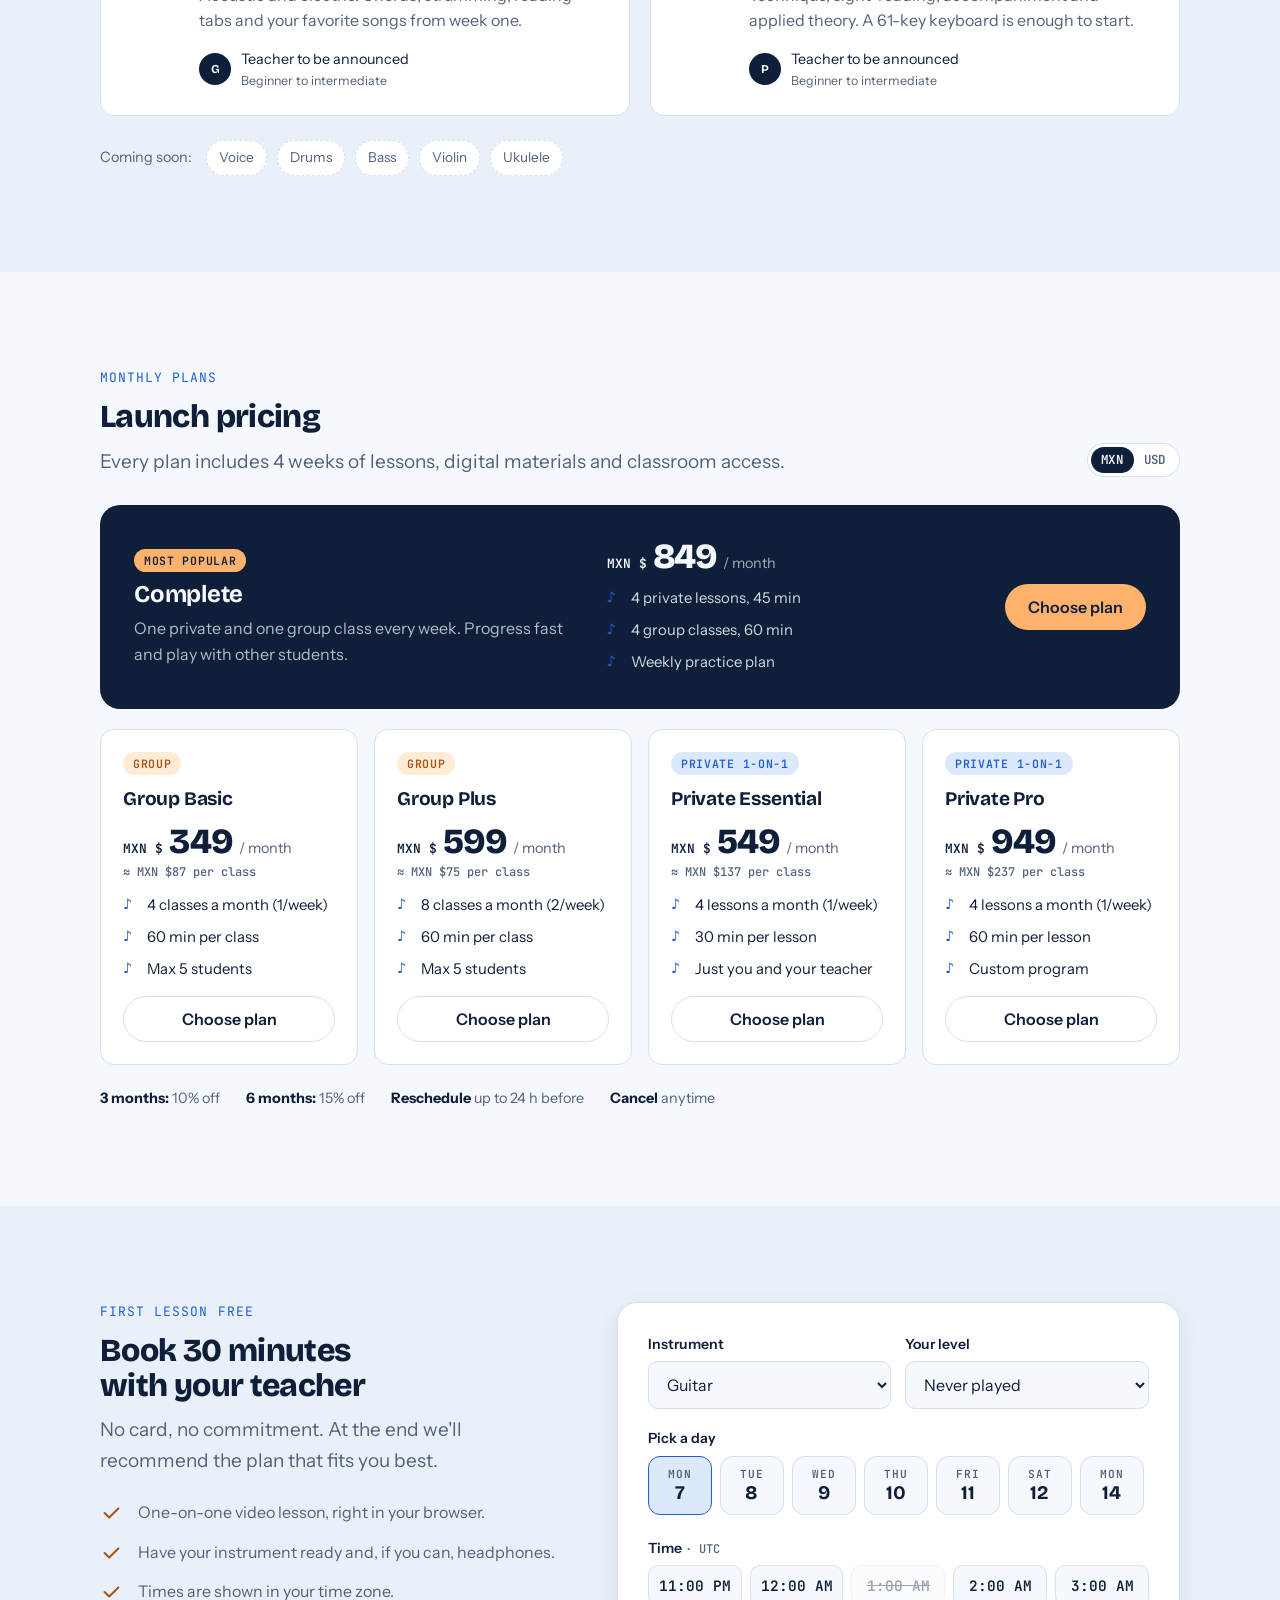
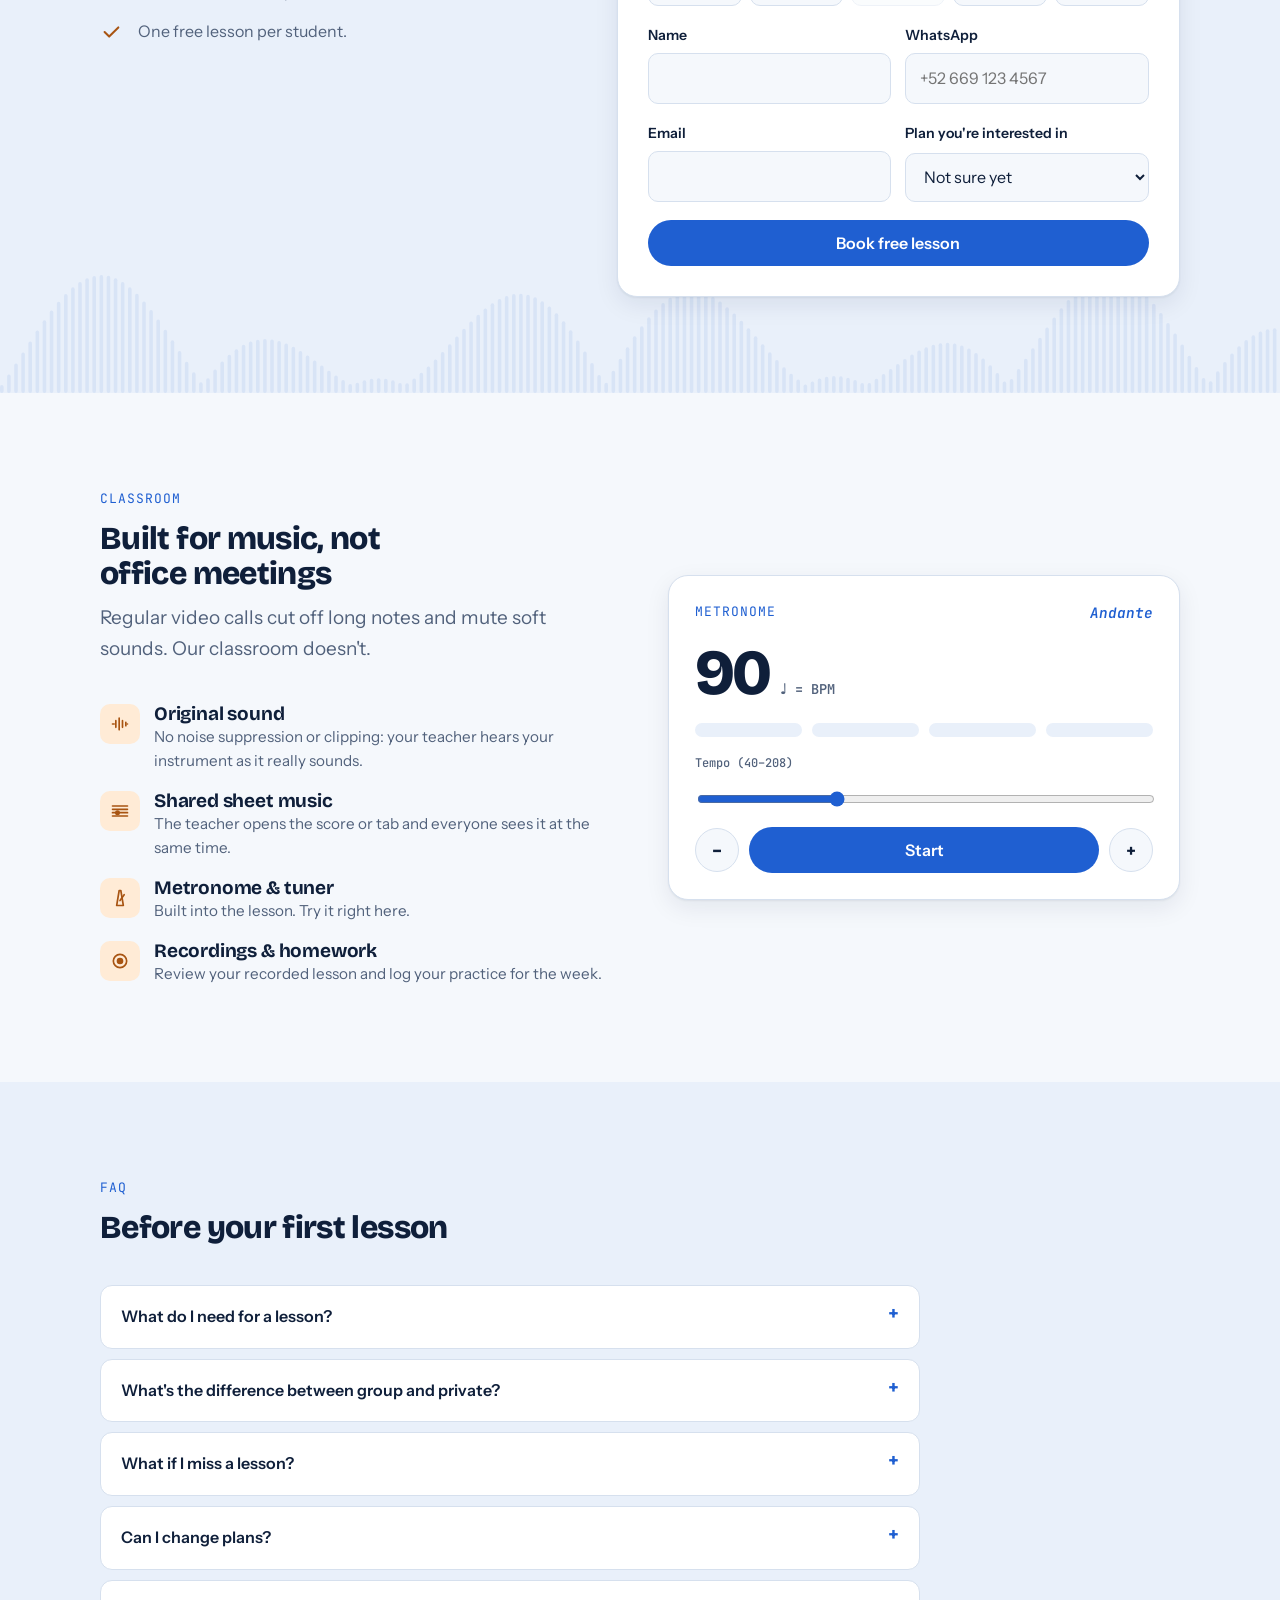
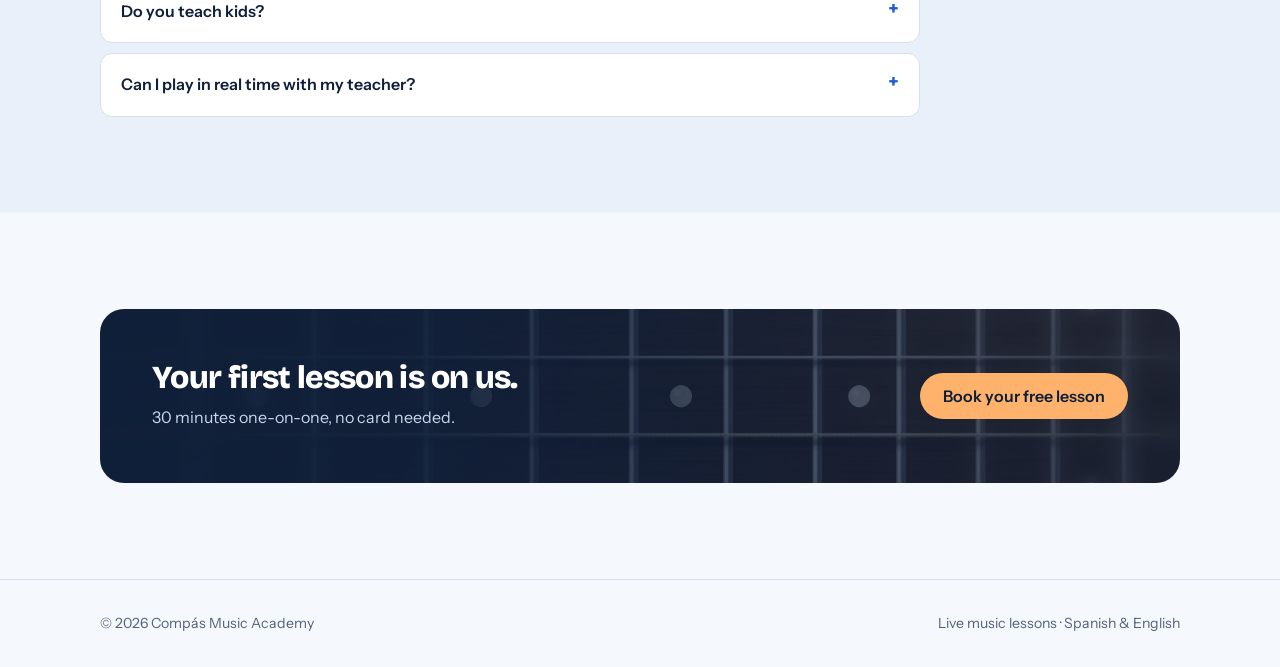
==== commit 3ef534d7: "Add files via upload" ====
--- a/index.html
+++ b/index.html
@@ -157,6 +157,28 @@
 .studio-foot { display: flex; gap: 8px; flex-wrap: wrap; }
 
 @media (max-width: 880px) { .hero-grid { grid-template-columns: 1fr; } }
+
+/* Hero with background video (CONFIG.heroVideoBg) */
+.hero-bg, .hero-shade { display: none; }
+body.hero-video .hero { background: #0F1F3A; }
+body.hero-video .hero-bg { display: block; position: absolute; inset: 0; width: 100%; height: 100%; object-fit: cover; object-position: 60% 40%; z-index: -2; }
+body.hero-video .hero-shade { display: block; position: absolute; inset: 0; z-index: -1;
+  background: linear-gradient(90deg, rgba(11,20,36,.92) 0%, rgba(11,20,36,.78) 45%, rgba(11,20,36,.45) 100%), linear-gradient(0deg, rgba(11,20,36,.55), transparent 40%); }
+body.hero-video .hero-staff { display: none; }
+body.hero-video .hero h1 { color: #FFFFFF; }
+body.hero-video .hero h1 em { color: #FFB26B; }
+body.hero-video .hero .eyebrow { color: #FFB26B; }
+body.hero-video .hero .lede { color: #C9D6EA; }
+body.hero-video .hero .lede b { color: #FFFFFF; }
+body.hero-video .hero .btn-ghost { color: #FFFFFF; border-color: rgba(255,255,255,.45); }
+body.hero-video .hero .btn-ghost:hover { border-color: #FFFFFF; }
+body.hero-video .hero .launch { color: #C9D6EA; }
+body.hero-video .hero .launch b { color: #FFFFFF; }
+body.hero-video .hero-copy .pill.teal { background: rgba(255,178,107,.18); color: #FFB26B; }
+body.hero-video .video-band { display: none; }
+body.hero-video .video-band + section { padding-top: clamp(48px, 7vw, 80px) !important; }
+.hero-toggle { right: 20px; bottom: 20px; }
+@media (max-width: 880px) { body.hero-video .hero-shade { background: linear-gradient(180deg, rgba(11,20,36,.88) 0%, rgba(11,20,36,.7) 60%, rgba(11,20,36,.85) 100%); } }
 
 /* Video band */
 .video-band { padding-block: 0 clamp(40px, 6vw, 72px); }
@@ -332,6 +354,12 @@
 <main id="top">
   <!-- HERO -->
   <section class="hero">
+    <video class="hero-bg" id="heroBgVideo" muted loop playsinline preload="none" poster="videos/estudiantes-poster.webp" aria-hidden="true" hidden>
+      <source src="videos/estudiantes.webm" type="video/webm">
+      <source src="videos/estudiantes.mp4" type="video/mp4">
+    </video>
+    <div class="hero-shade" aria-hidden="true"></div>
+    <button class="video-toggle hero-toggle" id="heroBgToggle" type="button" aria-label="Pausar video" hidden></button>
     <svg class="hero-staff" viewBox="0 0 1440 520" preserveAspectRatio="none" aria-hidden="true">
       <g id="staff"></g>
     </svg>
@@ -377,7 +405,7 @@
   <section class="video-band" aria-label="Video">
     <div class="wrap">
       <div class="video-frame" id="videoFrame">
-        <video id="heroVideo" muted loop playsinline preload="auto" poster="videos/estudiantes-poster.webp" aria-hidden="true">
+        <video id="heroVideo" muted loop playsinline preload="none" poster="videos/estudiantes-poster.webp" aria-hidden="true">
           <source src="videos/estudiantes.webm" type="video/webm">
           <source src="videos/estudiantes.mp4" type="video/mp4">
         </video>
@@ -642,6 +670,8 @@
   web3formsKey: "",
   slotTimes: ["16:00", "17:00", "18:00", "19:00", "20:00"], // teacher local time
   teacherTz: "America/Mazatlan",
+  // true = the video plays behind the top section (hero). false = the video sits in its own band below.
+  heroVideoBg: true,
 };
 // Launch prices. usd/mxn are monthly; classes = classes per month.
 const PLANS = [
@@ -1072,30 +1102,37 @@
 })();
 
 /* ============ VIDEO ============ */
-(function setupVideo() {
-  const v = document.getElementById("heroVideo"), btn = document.getElementById("videoToggle"), ph = document.getElementById("videoPlaceholder");
+const PAUSE_ICON = '<svg width="16" height="16" viewBox="0 0 16 16" fill="currentColor" aria-hidden="true"><rect x="3" y="2" width="3.5" height="12" rx="1"/><rect x="9.5" y="2" width="3.5" height="12" rx="1"/></svg>';
+const PLAY_ICON = '<svg width="16" height="16" viewBox="0 0 16 16" fill="currentColor" aria-hidden="true"><path d="M4 2.5v11l9-5.5z"/></svg>';
+function setupVideo(v, btn, onMissing) {
   if (!v) return;
   const src = v.querySelector("source:last-of-type");
-  const noVideo = () => { v.hidden = true; ph.hidden = false; btn.hidden = true; };
-  src.addEventListener("error", noVideo);
-  v.addEventListener("error", noVideo);
-  if (v.networkState === 3 /* NETWORK_NO_SOURCE */ || v.error) noVideo();
+  const missing = () => { v.hidden = true; btn.hidden = true; onMissing && onMissing(); };
+  src.addEventListener("error", missing);
+  v.addEventListener("error", missing);
   const reduce = window.matchMedia("(prefers-reduced-motion: reduce)").matches;
+  const setIcon = () => { btn.innerHTML = v.paused ? PLAY_ICON : PAUSE_ICON; btn.setAttribute("aria-label", v.paused ? "Reproducir video" : "Pausar video"); };
   let ready = false;
-  const onReady = () => {
-    if (ready) return; ready = true;
-    btn.hidden = false;
-    if (!reduce) v.play().catch(() => {});
-    setIcon();
-  };
+  const onReady = () => { if (ready) return; ready = true; btn.hidden = false; if (!reduce) v.play().catch(() => {}); setIcon(); };
   v.addEventListener("loadeddata", onReady);
-  const PAUSE = '<svg width="16" height="16" viewBox="0 0 16 16" fill="currentColor" aria-hidden="true"><rect x="3" y="2" width="3.5" height="12" rx="1"/><rect x="9.5" y="2" width="3.5" height="12" rx="1"/></svg>';
-  const PLAY = '<svg width="16" height="16" viewBox="0 0 16 16" fill="currentColor" aria-hidden="true"><path d="M4 2.5v11l9-5.5z"/></svg>';
-  function setIcon() { btn.innerHTML = v.paused ? PLAY : PAUSE; btn.setAttribute("aria-label", v.paused ? "Reproducir video" : "Pausar video"); }
   btn.addEventListener("click", () => { v.paused ? v.play() : v.pause(); });
   v.addEventListener("play", setIcon); v.addEventListener("pause", setIcon);
-  if (v.readyState >= 2) onReady();
-})();
+  if (v.networkState === 3 /* NETWORK_NO_SOURCE */ || v.error) missing();
+  else if (v.readyState >= 2) onReady();
+}
+if (CONFIG.heroVideoBg) {
+  document.body.classList.add("hero-video");
+  const bg = document.getElementById("heroBgVideo");
+  bg.hidden = false; bg.preload = "auto";
+  document.getElementById("heroVideo").preload = "none";
+  setupVideo(bg, document.getElementById("heroBgToggle"), () => document.body.classList.remove("hero-video"));
+  bg.load();
+} else {
+  document.getElementById("heroBgVideo").remove();
+  const band = document.getElementById("heroVideo"); band.preload = "auto"; band.load();
+  setupVideo(band, document.getElementById("videoToggle"),
+    () => (document.getElementById("videoPlaceholder").hidden = false));
+}
 
 /* ============ INIT ============ */
 document.getElementById("year").textContent = new Date().getFullYear();
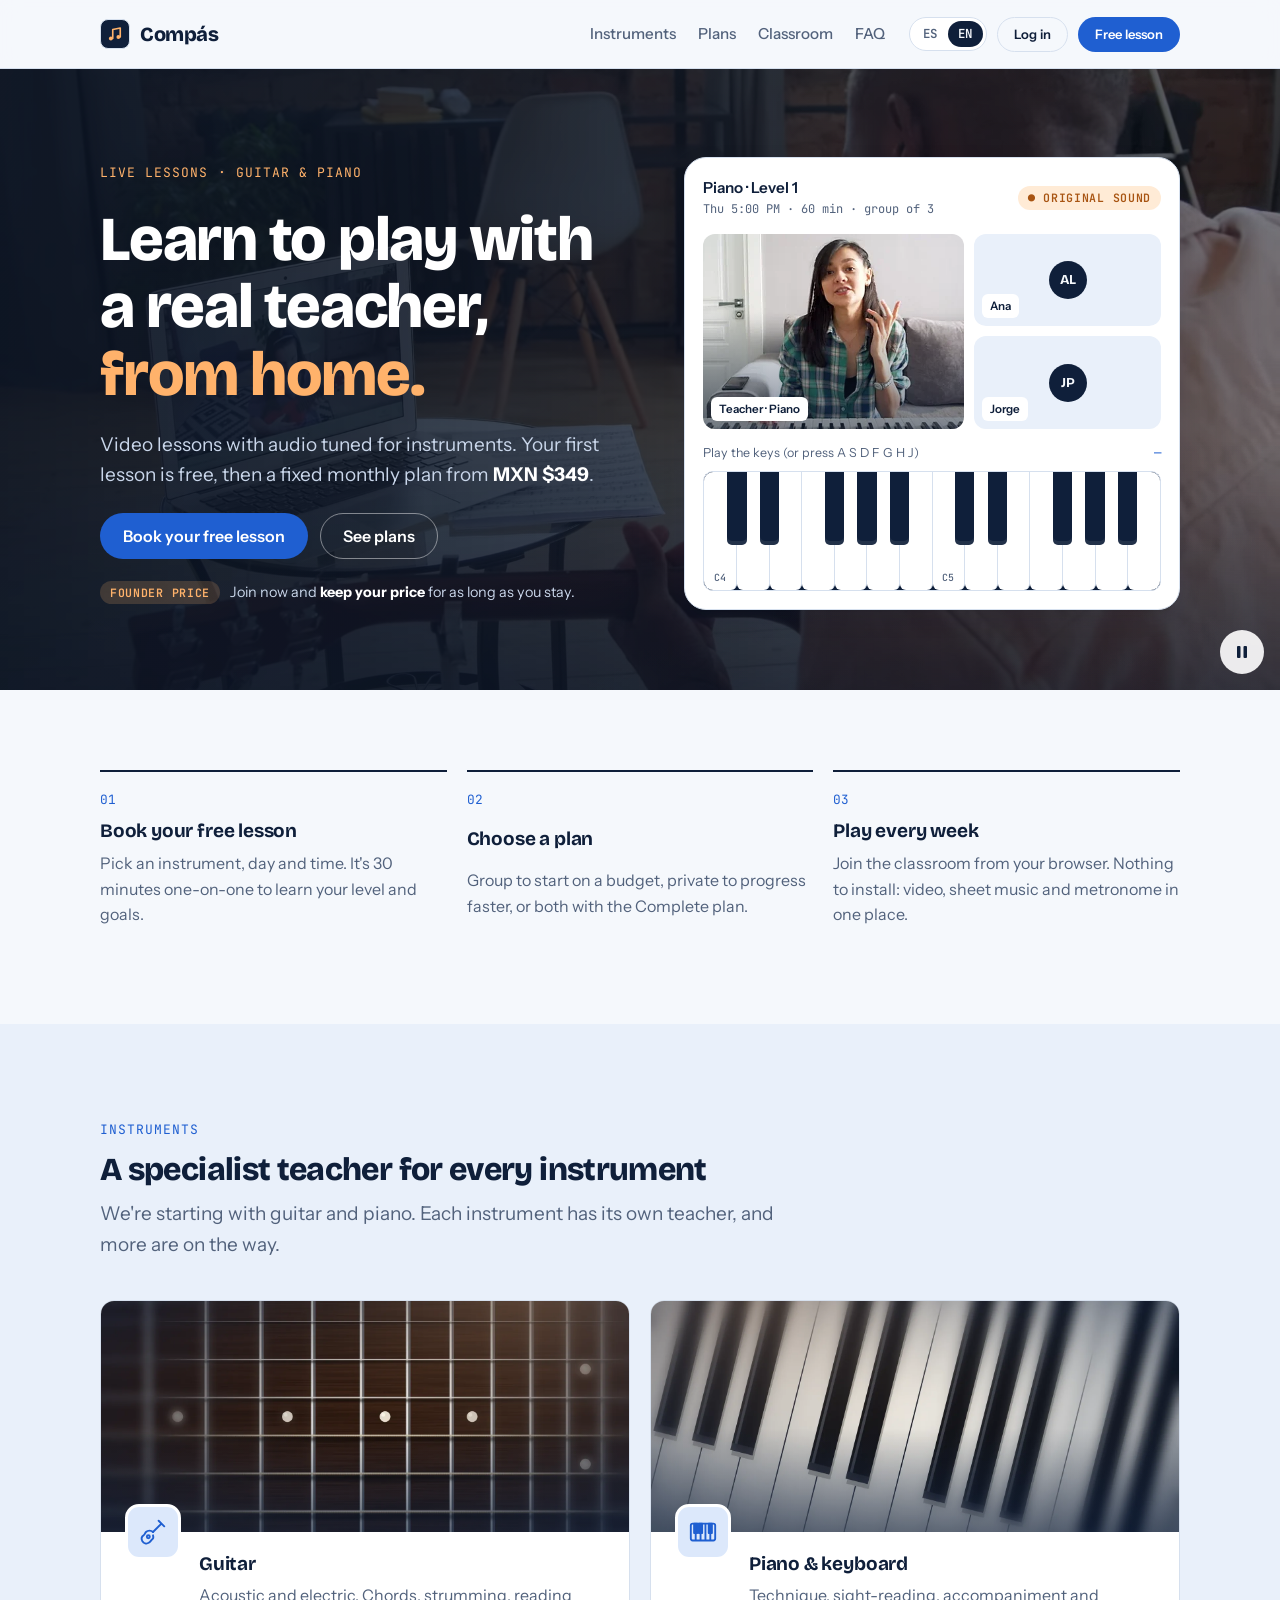
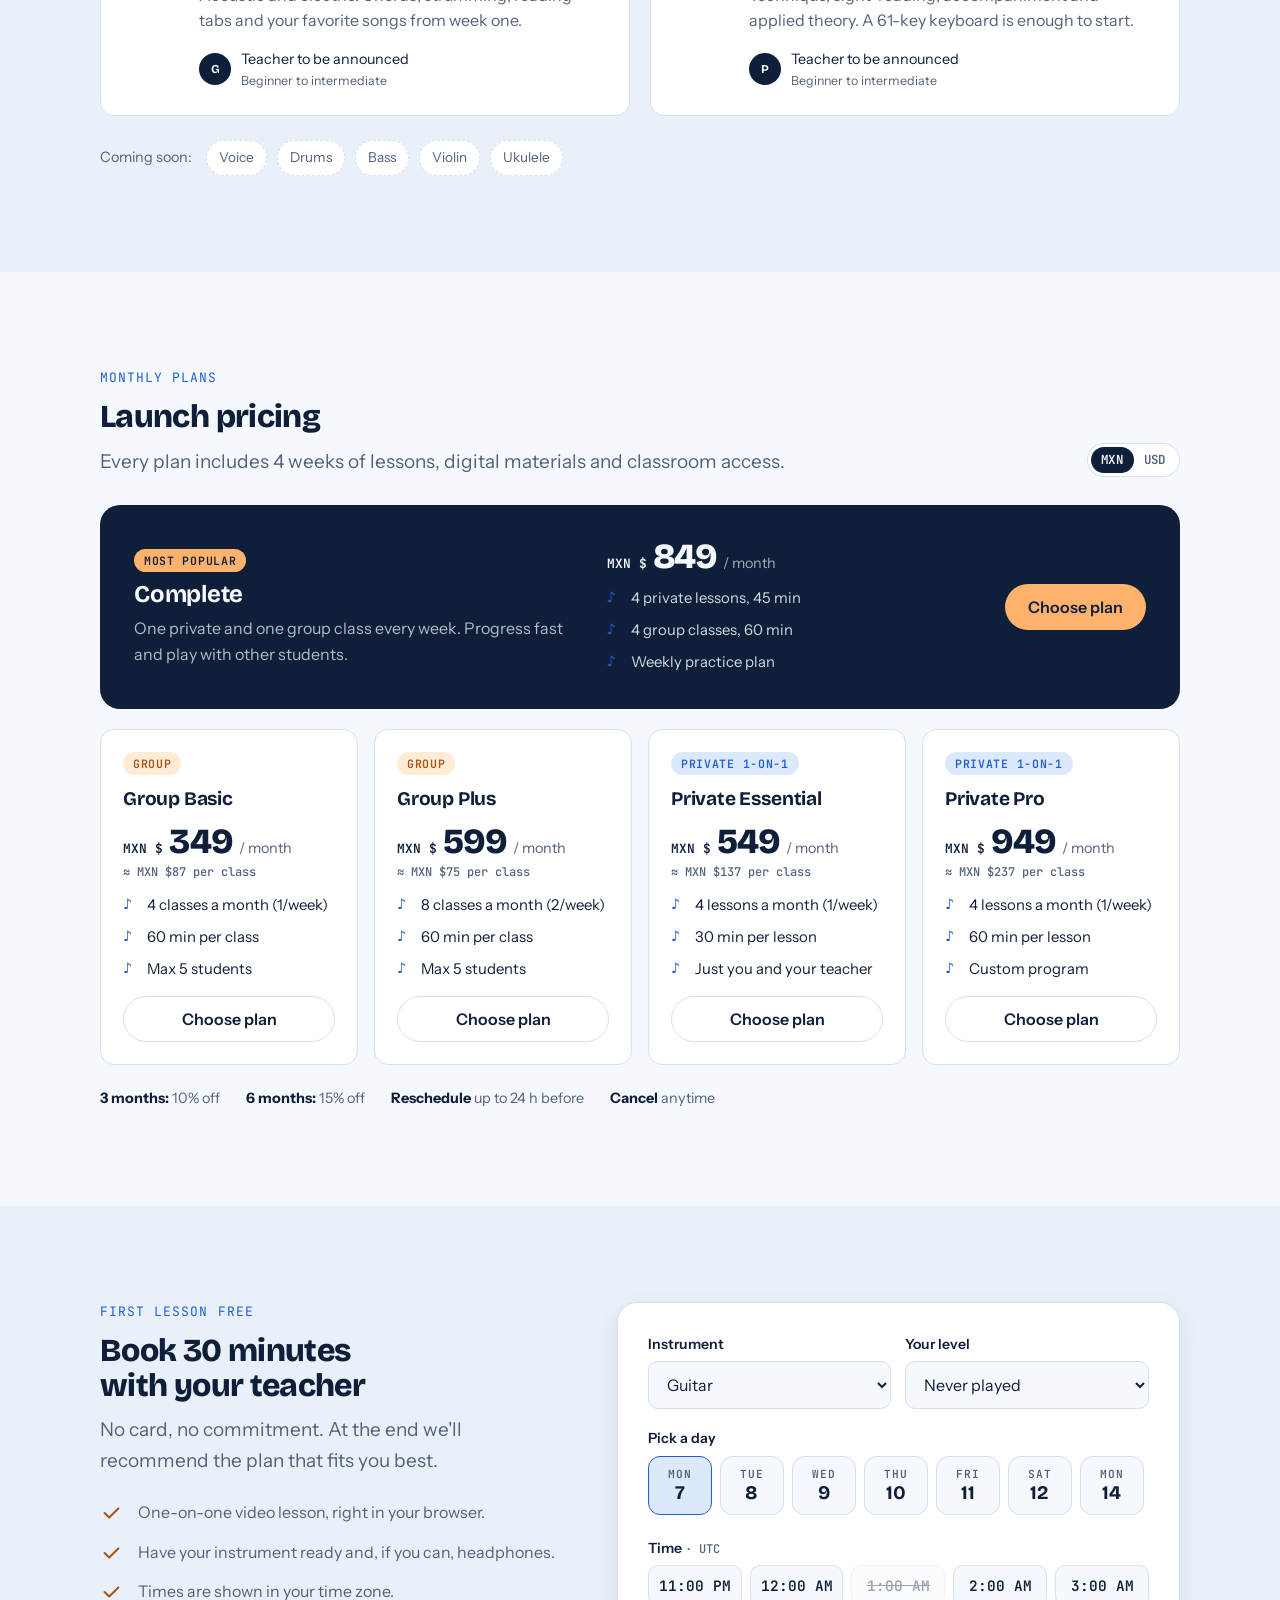
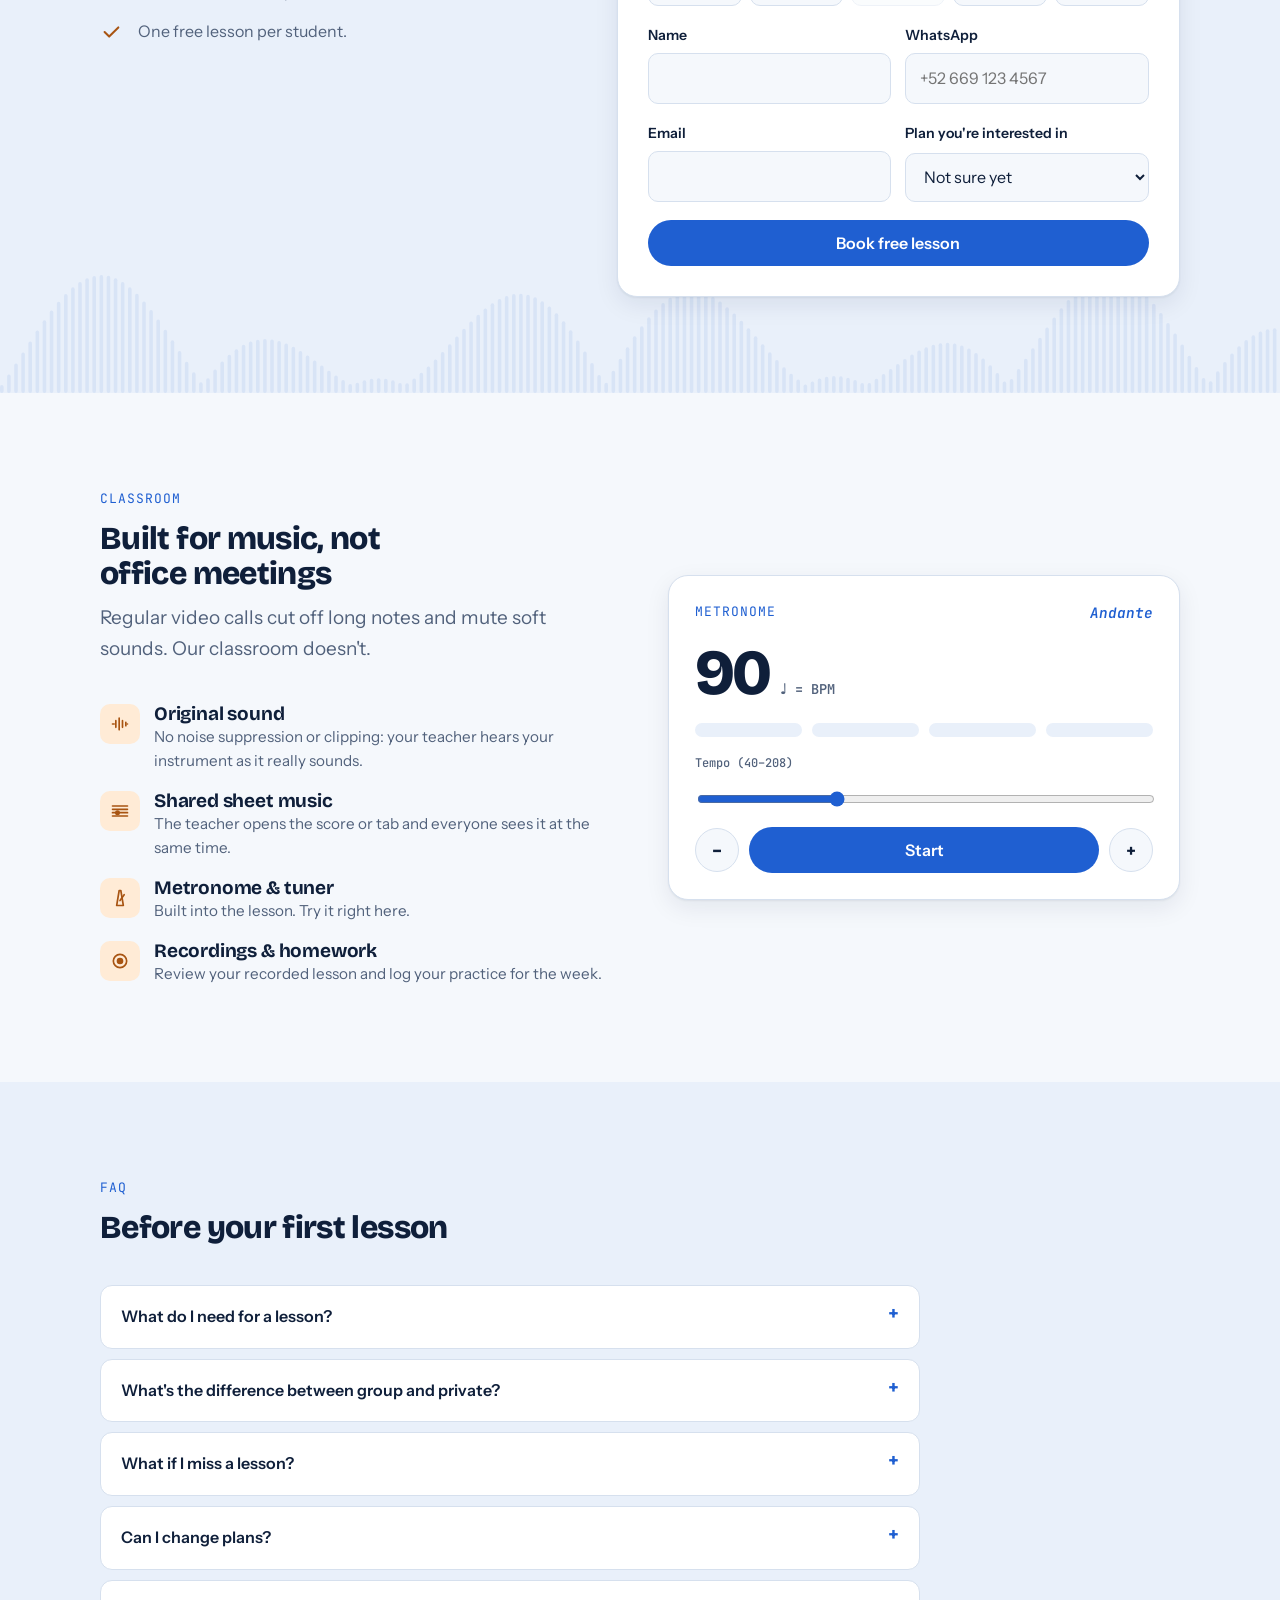
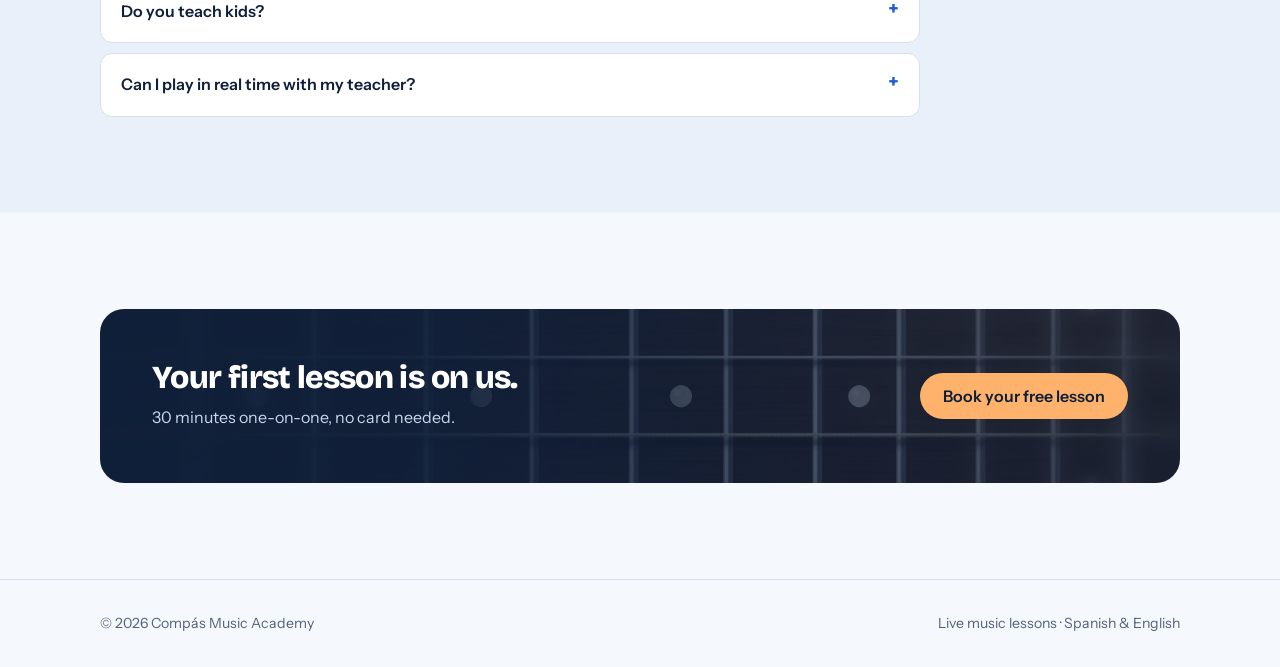
==== commit 0d52e691: "Add files via upload" ====
--- a/index.html
+++ b/index.html
@@ -140,7 +140,8 @@
 @keyframes lvl { 0%,100% { height: 30%; } 50% { height: 100%; } }
 .tiles-side { display: grid; gap: 10px; }
 .tiles-side .tile { aspect-ratio: auto; min-height: 0; }
-.tile.cam { background: var(--ink) url("images/piano.webp") center/cover no-repeat; }
+.tile.cam { background: var(--ink) url("images/maestra.webp") 55% 35%/cover no-repeat; }
+.tile.cam .avatar { display: none; }
 .tile.cam::after { content: ""; position: absolute; inset: 0; background: linear-gradient(180deg, transparent 40%, rgba(15,31,58,.55)); }
 .tile.cam .avatar { position: relative; z-index: 1; background: rgba(15,31,58,.7); color: #fff; border: 2px solid rgba(255,255,255,.7); backdrop-filter: blur(4px); }
 .tile.cam .name, .tile.cam .meter { z-index: 2; }
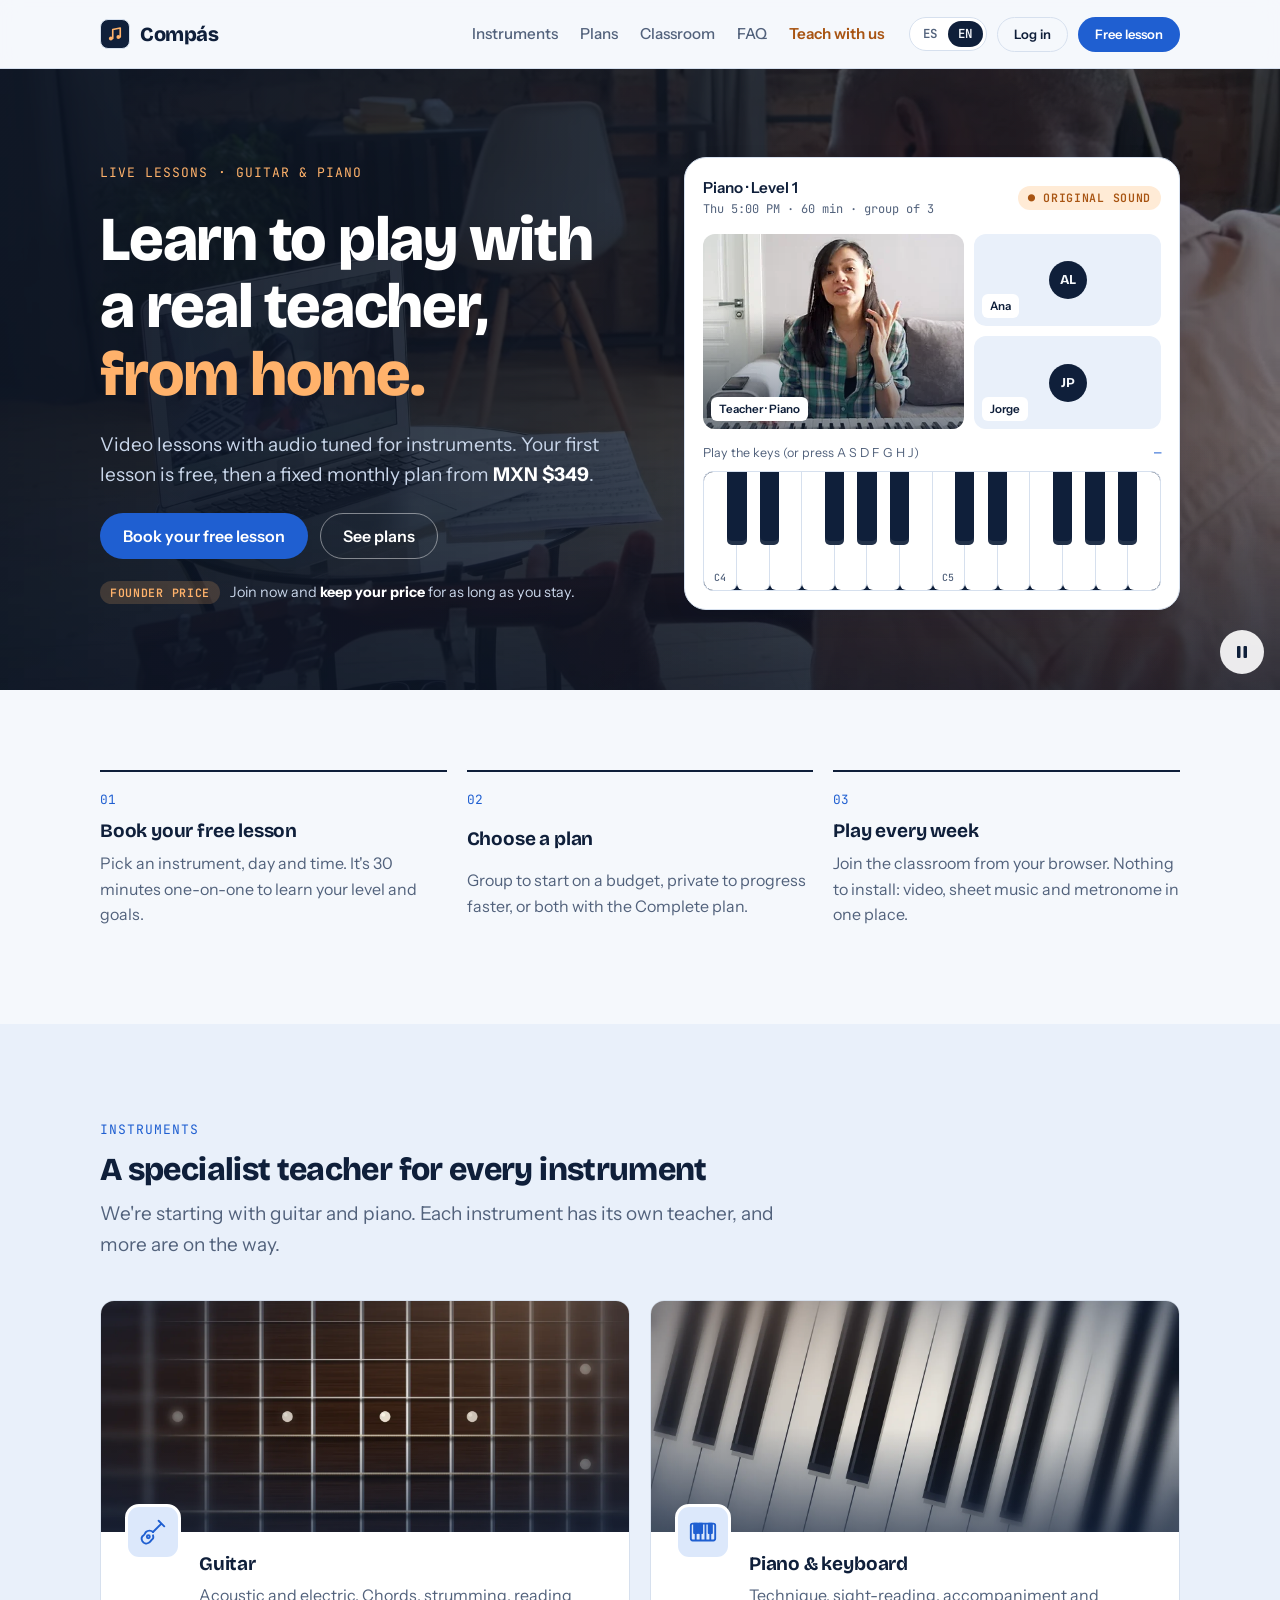
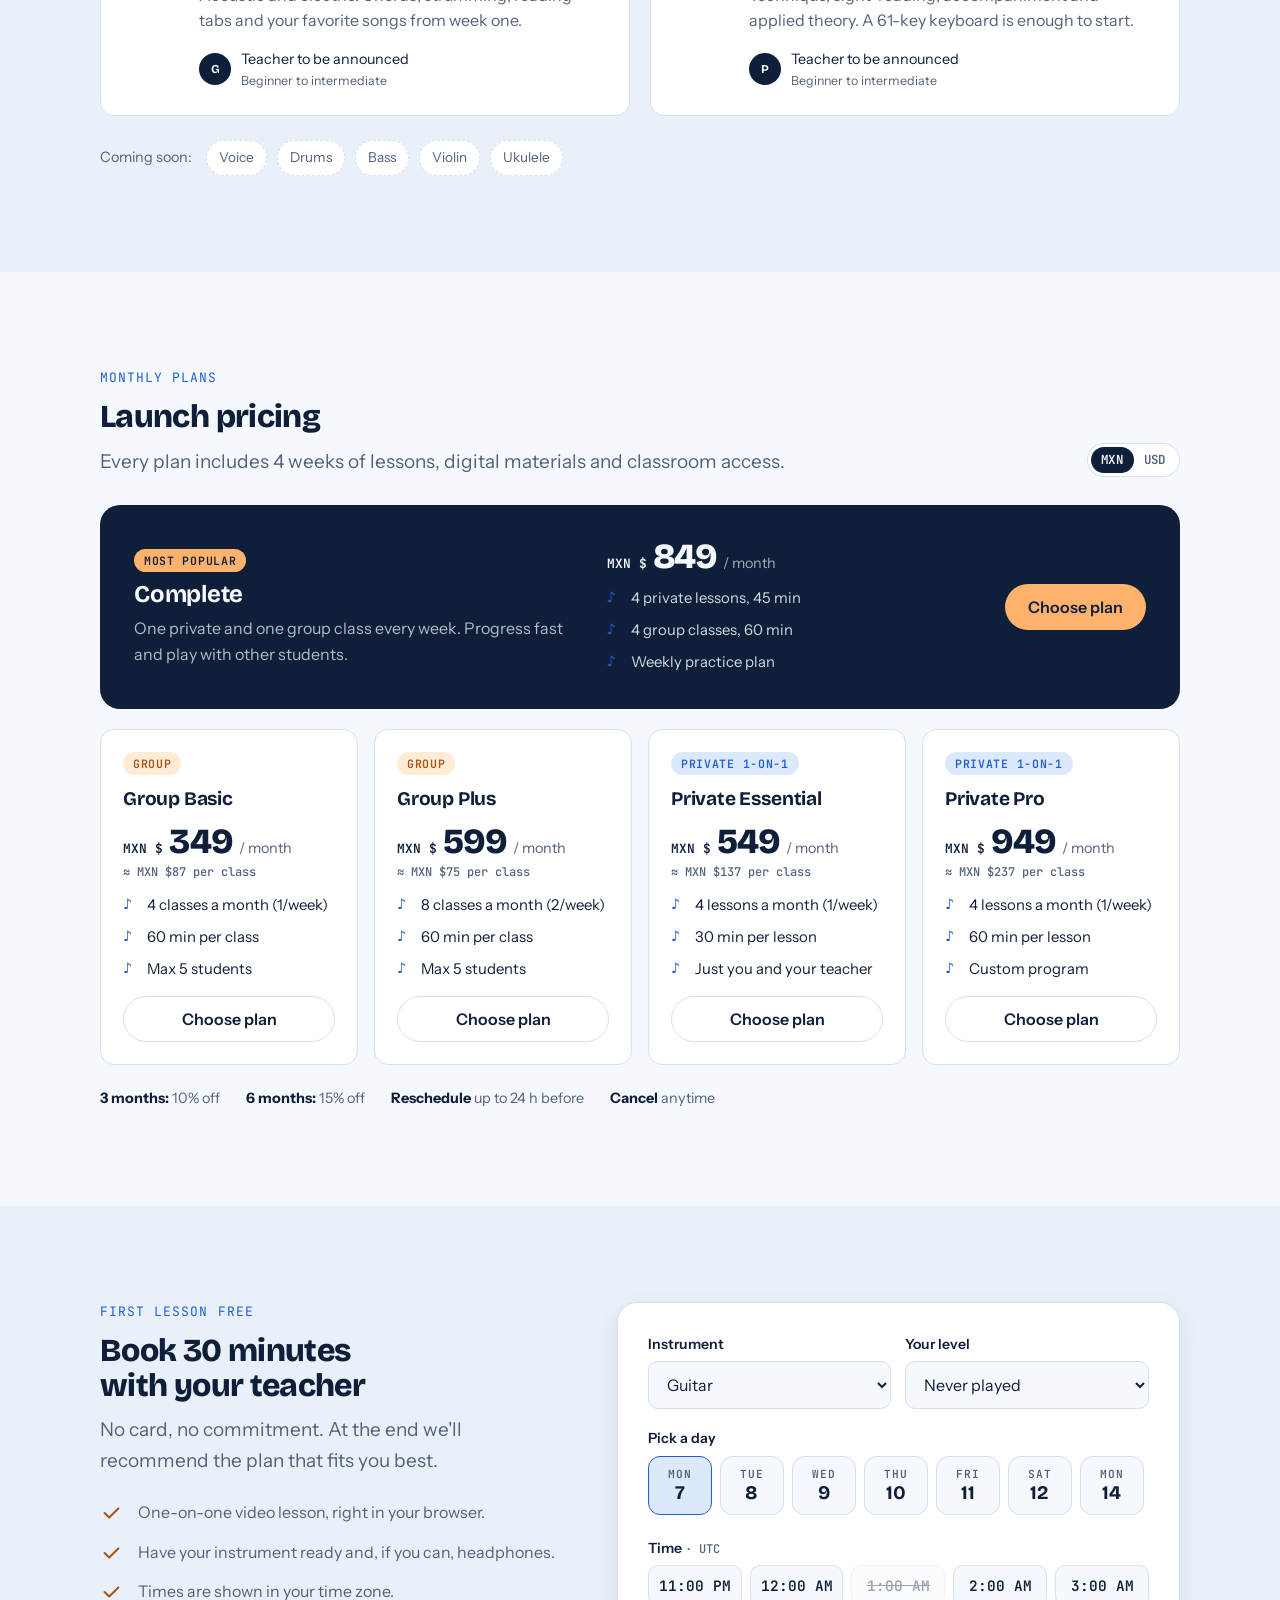
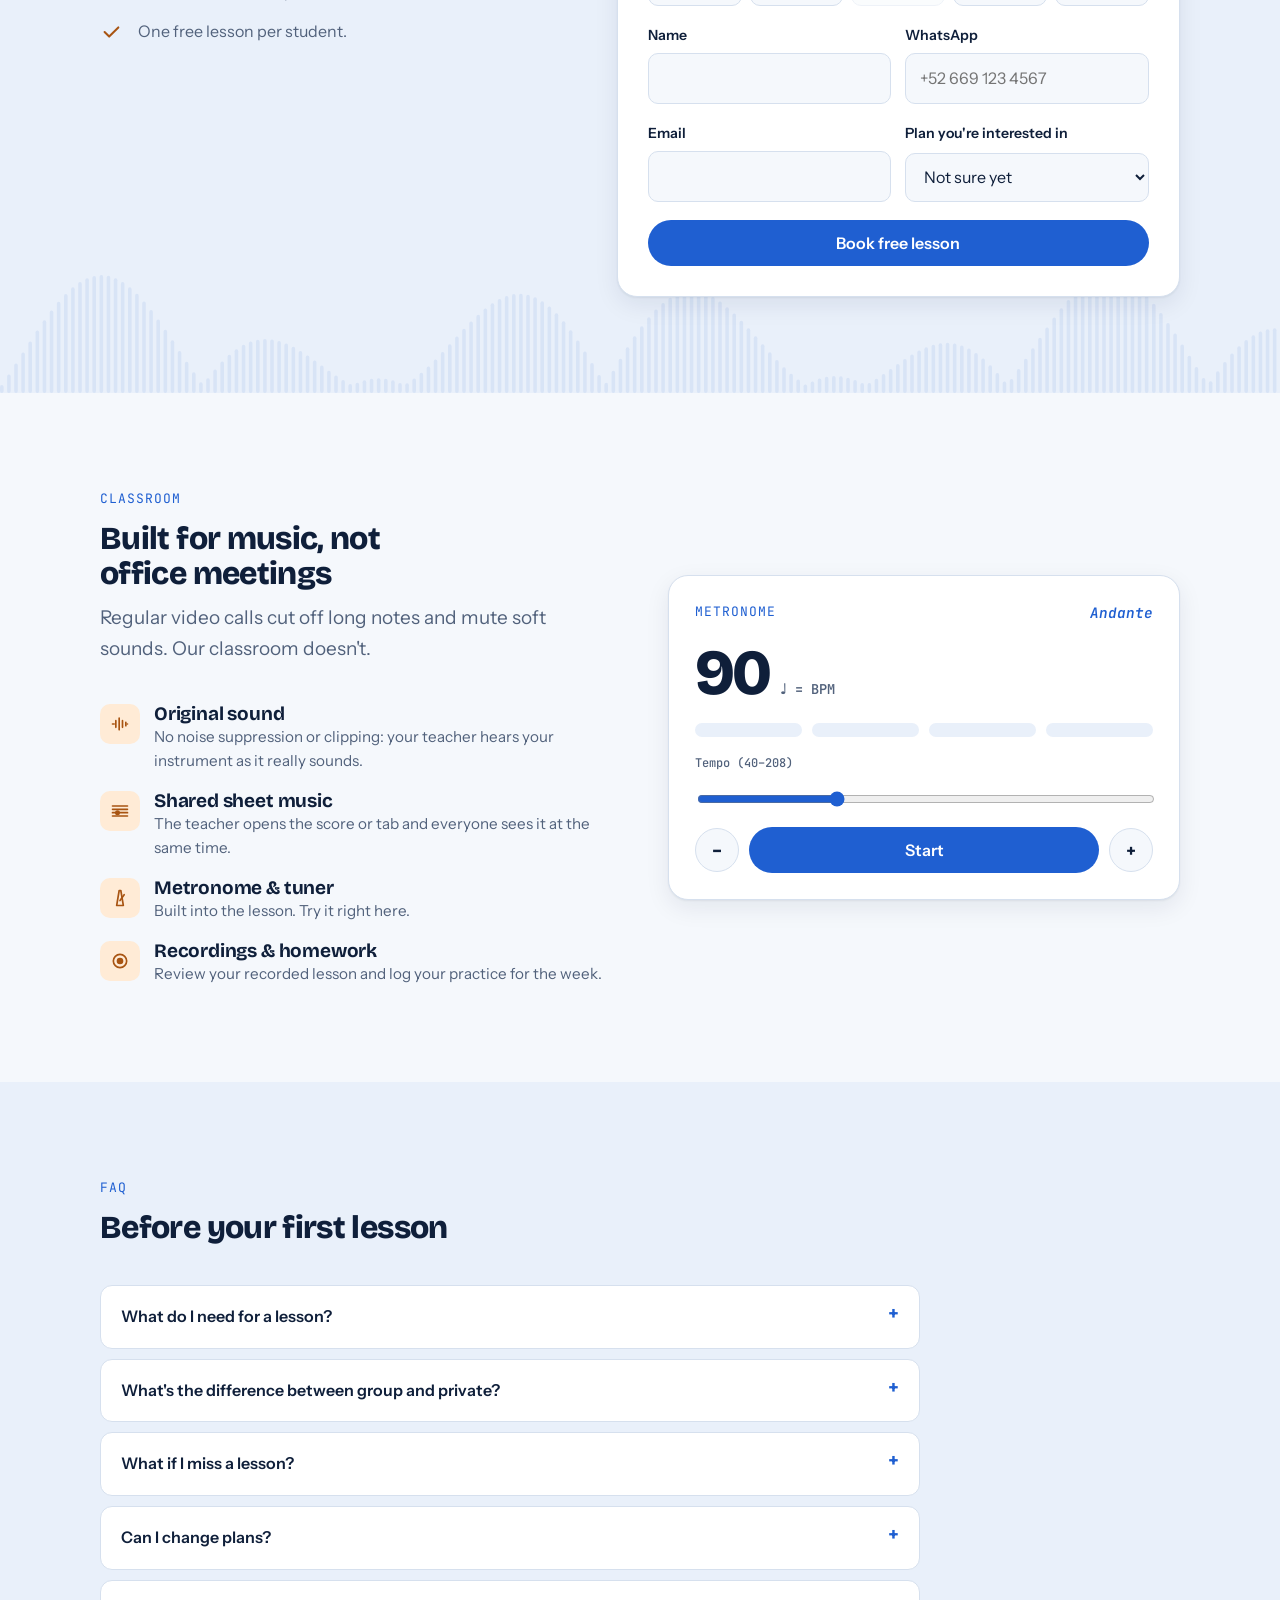
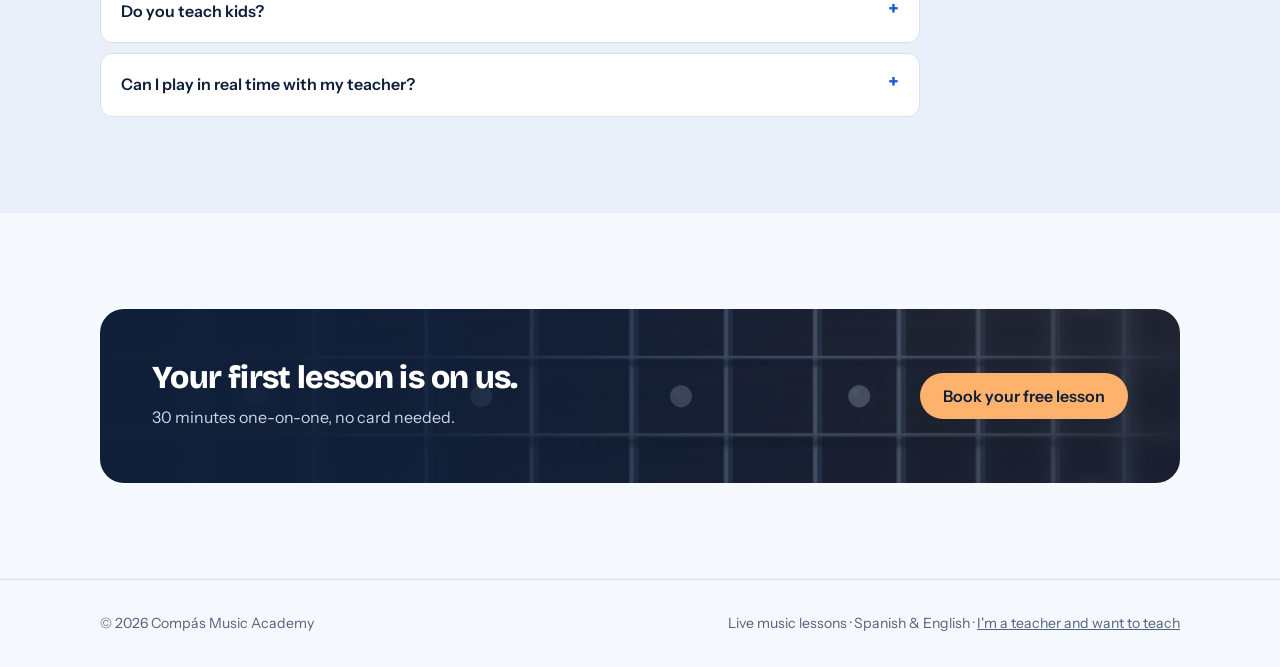
==== commit cd337a76: "Add files via upload" ====
--- a/index.html
+++ b/index.html
@@ -99,6 +99,7 @@
 .nav-links { display: flex; gap: 22px; margin-left: auto; }
 .nav-links a { text-decoration: none; color: var(--ink-soft); font-weight: 500; font-size: .95rem; }
 .nav-links a:hover { color: var(--ink); }
+.nav-links a.nav-teach { color: var(--teal); font-weight: 600; }
 .nav-actions { display: flex; align-items: center; gap: 10px; }
 .seg { display: inline-flex; border: 1px solid var(--line); border-radius: 999px; padding: 3px; background: var(--surface); }
 .seg button { font: 600 .78rem/1 var(--f-mono); letter-spacing: .04em; padding: 7px 10px; border: 0; border-radius: 999px; background: transparent; color: var(--ink-soft); cursor: pointer; }
@@ -340,6 +341,7 @@
       <a href="#planes" data-i18n="nav.plans">Planes</a>
       <a href="#aula" data-i18n="nav.classroom">Aula virtual</a>
       <a href="#faq" data-i18n="nav.faq">Preguntas</a>
+      <a href="maestros.html" class="nav-teach" data-i18n="nav.teach">¿Eres maestro?</a>
     </nav>
     <div class="nav-actions">
       <div class="seg" role="group" aria-label="Idioma / Language">
@@ -658,7 +660,7 @@
 <footer>
   <div class="wrap foot">
     <span>© <span id="year">2026</span> <span class="brand-name">Compás</span> Music Academy</span>
-    <span data-i18n="foot.made">Clases de música en vivo · Español e inglés</span>
+    <span><span data-i18n="foot.made">Clases de música en vivo · Español e inglés</span> · <a href="maestros.html" data-i18n="nav.teachFoot">Soy maestro y quiero dar clases</a></span>
   </div>
 </footer>
 
@@ -698,7 +700,7 @@
 /* ============ TRANSLATIONS ============ */
 const T = {
   es: {
-    "nav.instruments":"Instrumentos","nav.plans":"Planes","nav.classroom":"Aula virtual","nav.faq":"Preguntas","nav.cta":"Clase gratis","video.title":"Aprende desde tu casa, a tu ritmo.","video.sub":"Clases en vivo con maestros reales, cada semana.","video.ph":"Espacio para video","nav.login":"Entrar",
+    "nav.instruments":"Instrumentos","nav.plans":"Planes","nav.classroom":"Aula virtual","nav.faq":"Preguntas","nav.teach":"¿Eres maestro?","nav.teachFoot":"Soy maestro y quiero dar clases","nav.cta":"Clase gratis","video.title":"Aprende desde tu casa, a tu ritmo.","video.sub":"Clases en vivo con maestros reales, cada semana.","video.ph":"Espacio para video","nav.login":"Entrar",
     "hero.eyebrow":"Clases en vivo · Guitarra y piano",
     "hero.title":"Aprende a tocar con un maestro real, <em>desde tu casa.</em>",
     "hero.lede":"Clases por videollamada con sonido pensado para instrumentos. Tu primera clase es gratis y después pagas una mensualidad fija desde <b class=\"from-price\"></b>.",
@@ -747,7 +749,7 @@
     "cta.title":"Tu primera clase va por nuestra cuenta.","cta.sub":"30 minutos 1 a 1, sin tarjeta.","img.guitar":"Diapasón de guitarra","img.piano":"Teclas de piano","foot.made":"Clases de música en vivo · Español e inglés",
   },
   en: {
-    "nav.instruments":"Instruments","nav.plans":"Plans","nav.classroom":"Classroom","nav.faq":"FAQ","nav.cta":"Free lesson","video.title":"Learn from home, at your own pace.","video.sub":"Live lessons with real teachers, every week.","video.ph":"Video goes here","nav.login":"Log in",
+    "nav.instruments":"Instruments","nav.plans":"Plans","nav.classroom":"Classroom","nav.faq":"FAQ","nav.teach":"Teach with us","nav.teachFoot":"I'm a teacher and want to teach","nav.cta":"Free lesson","video.title":"Learn from home, at your own pace.","video.sub":"Live lessons with real teachers, every week.","video.ph":"Video goes here","nav.login":"Log in",
     "hero.eyebrow":"Live lessons · Guitar & piano",
     "hero.title":"Learn to play with a real teacher, <em>from home.</em>",
     "hero.lede":"Video lessons with audio tuned for instruments. Your first lesson is free, then a fixed monthly plan from <b class=\"from-price\"></b>.",
